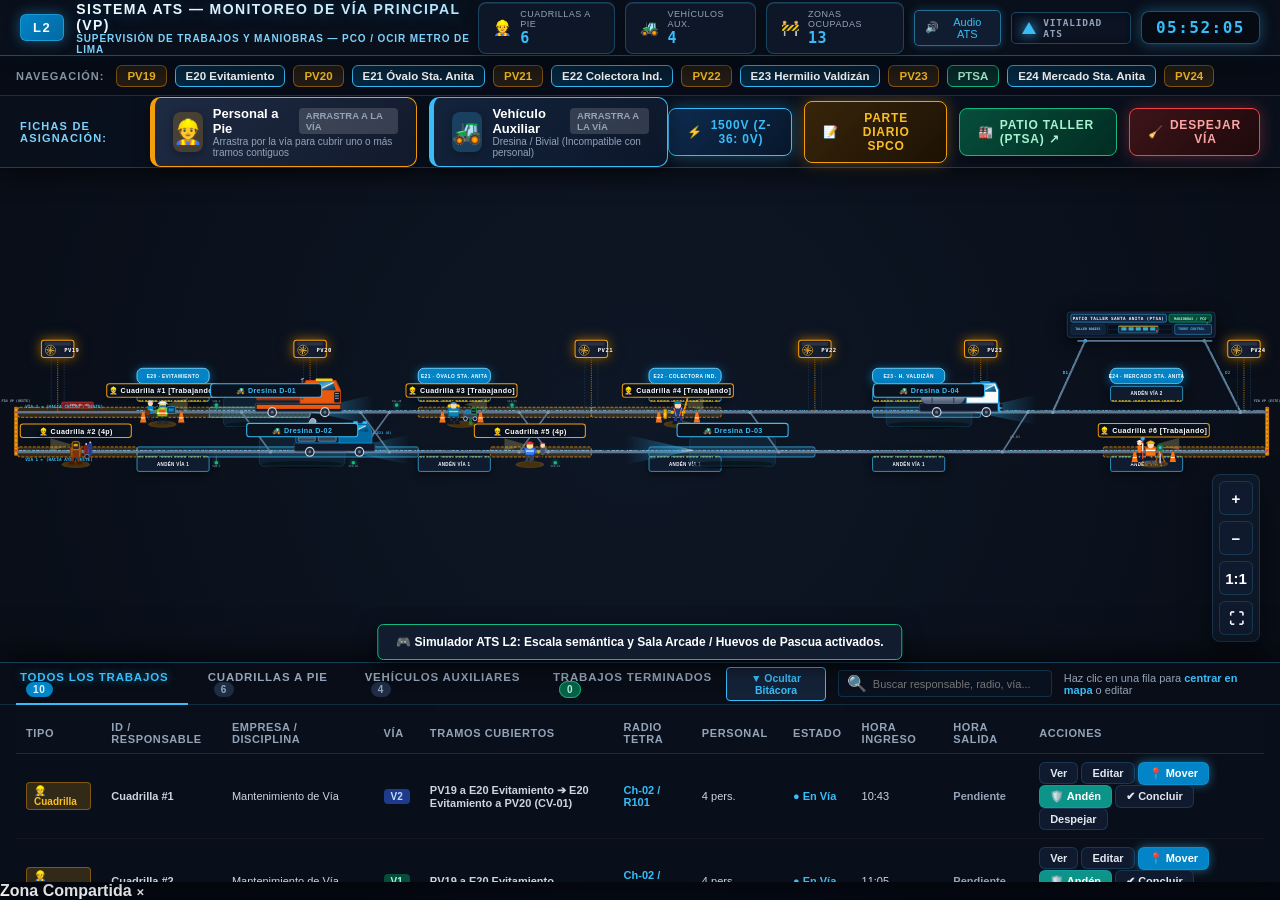
==== Simulador ATS/index.html @ cb7057f7 "Subida inicial del Simulador ATS Línea 2" ====
<!DOCTYPE html>
<html lang="es">
<head>
  <meta charset="UTF-8">
  <meta name="viewport" content="width=device-width, initial-scale=1.0, maximum-scale=1.0, user-scalable=no">
  <title>Simulador ATS — Monitoreo de Trabajos en Vía Principal | OCIR Línea 2</title>
  <link rel="stylesheet" href="styles.css?v=20261111_05">

  <!-- ==========================================================================
       AWESOME DESIGN SYSTEM & SHORTS ANIMADOS CLAUDE (REDISEÑO TOTAL DE ALTO IMPACTO)
       ========================================================================== -->
  <style id="awesome-design-system-theme">
    /* 1. PALETA DE ALTO CONTRASTE Y CRISTALERÍA HUD */
    :root {
      --bg-app: #060a12;
      --bg-panel: #0b1220;
      --bg-card: #101a2e;
      --bg-elevated: #16243d;
      --border-subtle: rgba(56, 189, 248, 0.18);
      --border-accent: #0284c7;
      --accent-cyan: #38bdf8;
      --accent-amber: #f59e0b;
      --accent-green: #10b981;
      --accent-red: #ef4444;
      --text-main: #f8fafc;
      --text-muted: #94a3b8;
    }

    body {
      background: radial-gradient(circle at 50% 20%, #0e172a 0%, #050811 80%) !important;
      font-family: -apple-system, BlinkMacSystemFont, "SF Pro Display", "Segoe UI", Roboto, "Helvetica Neue", sans-serif !important;
      color: var(--text-main) !important;
    }

    /* 2. CABECERA PRINCIPAL GLASSMORPHISM */
    #sys-header {
      height: 56px !important;
      background: rgba(10, 16, 28, 0.94) !important;
      backdrop-filter: blur(18px) !important;
      -webkit-backdrop-filter: blur(18px) !important;
      border-bottom: 1.5px solid rgba(56, 189, 248, 0.35) !important;
      box-shadow: 0 6px 28px rgba(0, 0, 0, 0.65), 0 0 18px rgba(2, 132, 199, 0.25) !important;
      padding: 0 20px !important;
    }

    .brand-badge {
      background: linear-gradient(135deg, #0284c7 0%, #0369a1 100%) !important;
      color: #ffffff !important;
      font-size: 13px !important;
      font-weight: 900 !important;
      letter-spacing: 1.5px !important;
      padding: 5px 12px !important;
      border-radius: 6px !important;
      border: 1px solid rgba(56, 189, 248, 0.5) !important;
      box-shadow: 0 0 14px rgba(56, 189, 248, 0.4) !important;
    }

    .brand-title h1 {
      font-size: 14px !important;
      font-weight: 900 !important;
      letter-spacing: 1.4px !important;
      background: linear-gradient(90deg, #ffffff 0%, #bae6fd 100%);
      -webkit-background-clip: text;
      -webkit-text-fill-color: transparent;
      text-shadow: 0 0 18px rgba(56, 189, 248, 0.35);
    }

    .brand-title span {
      font-size: 10px !important;
      color: #7dd3fc !important;
      letter-spacing: 0.9px !important;
      font-weight: 700 !important;
    }

    .telemetry-card {
      background: rgba(16, 25, 44, 0.85) !important;
      border: 1px solid rgba(56, 189, 248, 0.28) !important;
      border-radius: 8px !important;
      padding: 6px 14px !important;
      box-shadow: 0 4px 14px rgba(0, 0, 0, 0.35), inset 0 1px 0 rgba(255, 255, 255, 0.08) !important;
      transition: all 0.2s cubic-bezier(0.2, 0.8, 0.2, 1) !important;
    }

    .telemetry-card:hover {
      background: rgba(22, 36, 62, 0.95) !important;
      border-color: #38bdf8 !important;
      transform: translateY(-1.5px);
      box-shadow: 0 6px 20px rgba(56, 189, 248, 0.35) !important;
    }

    .telemetry-card .card-info strong {
      font-size: 15px !important;
      letter-spacing: 0.5px;
    }

    #clock-display {
      font-size: 16px !important;
      color: #38bdf8 !important;
      background: rgba(6, 11, 20, 0.95) !important;
      border: 1.5px solid rgba(56, 189, 248, 0.4) !important;
      border-radius: 8px !important;
      box-shadow: 0 0 14px rgba(56, 189, 248, 0.35) !important;
      padding: 6px 14px !important;
      letter-spacing: 1.5px !important;
    }

    /* 3. BARRA DE NAVEGACIÓN RÁPIDA DE ESTACIONES */
    #station-quicknav {
      height: 40px !important;
      background: rgba(8, 13, 24, 0.96) !important;
      border-bottom: 1px solid rgba(56, 189, 248, 0.2) !important;
      padding: 0 16px !important;
      gap: 8px !important;
    }

    .quicknav-title {
      color: #94a3b8 !important;
      font-size: 11px !important;
      font-weight: 800 !important;
      letter-spacing: 1px !important;
    }

    .nav-pill {
      font-size: 11.5px !important;
      font-weight: 800 !important;
      border-radius: 6px !important;
      padding: 4px 10px !important;
      transition: all 0.18s ease-out !important;
      cursor: pointer !important;
    }

    .nav-pill.pozo {
      background: rgba(245, 158, 11, 0.12) !important;
      border: 1px solid rgba(245, 158, 11, 0.45) !important;
      color: #fbbf24 !important;
    }

    .nav-pill.pozo:hover {
      background: #f59e0b !important;
      color: #000000 !important;
      box-shadow: 0 0 12px rgba(245, 158, 11, 0.6) !important;
      transform: translateY(-1.5px);
    }

    .nav-pill.station {
      background: linear-gradient(135deg, rgba(2, 132, 199, 0.25) 0%, rgba(3, 105, 161, 0.18) 100%) !important;
      border: 1px solid #38bdf8 !important;
      color: #ffffff !important;
    }

    .nav-pill.station:hover {
      background: #0284c7 !important;
      color: #ffffff !important;
      box-shadow: 0 0 14px rgba(56, 189, 248, 0.7) !important;
      transform: translateY(-1.5px);
    }

    .nav-pill.ptsa {
      background: rgba(16, 185, 129, 0.18) !important;
      border: 1px solid #10b981 !important;
      color: #a7f3d0 !important;
    }

    .nav-pill.ptsa:hover {
      background: #10b981 !important;
      color: #ffffff !important;
      box-shadow: 0 0 14px rgba(16, 185, 129, 0.6) !important;
      transform: translateY(-1.5px);
    }

    /* 4. BANDEJA DE FICHAS PEGMAN (HUD DISPATCH) */
    #monopoly-toolbar {
      height: 72px !important;
      background: rgba(10, 17, 30, 0.96) !important;
      backdrop-filter: blur(18px) !important;
      -webkit-backdrop-filter: blur(18px) !important;
      border-bottom: 1.5px solid rgba(56, 189, 248, 0.28) !important;
      box-shadow: 0 6px 26px rgba(0, 0, 0, 0.6) !important;
      padding: 0 20px !important;
    }

    .toolbar-label {
      color: #7dd3fc !important;
      font-size: 11px !important;
      font-weight: 900 !important;
      letter-spacing: 1.2px !important;
    }

    .pegman-chip {
      padding: 8px 18px !important;
      border-radius: 10px !important;
      box-shadow: 0 4px 18px rgba(0, 0, 0, 0.45) !important;
      transition: all 0.2s cubic-bezier(0.2, 0.8, 0.2, 1) !important;
    }

    .pegman-chip.chip-crew {
      background: linear-gradient(135deg, rgba(32, 44, 70, 0.95) 0%, rgba(18, 26, 44, 0.98) 100%) !important;
      border: 1.5px solid #f59e0b !important;
      border-left: 5px solid #f59e0b !important;
    }

    .pegman-chip.chip-crew:hover {
      box-shadow: 0 8px 26px rgba(245, 158, 11, 0.45) !important;
      transform: translateY(-2px) scale(1.02) !important;
    }

    .pegman-chip.chip-vehicle {
      background: linear-gradient(135deg, rgba(20, 36, 62, 0.95) 0%, rgba(13, 23, 42, 0.98) 100%) !important;
      border: 1.5px solid #38bdf8 !important;
      border-left: 5px solid #38bdf8 !important;
    }

    .pegman-chip.chip-vehicle:hover {
      box-shadow: 0 8px 26px rgba(56, 189, 248, 0.45) !important;
      transform: translateY(-2px) scale(1.02) !important;
    }

    .pegman-icon-box {
      width: 40px !important;
      height: 40px !important;
      font-size: 24px !important;
      border-radius: 8px !important;
      box-shadow: 0 2px 8px rgba(0, 0, 0, 0.3) !important;
    }

    .pegman-text strong {
      font-size: 13px !important;
      color: #ffffff !important;
    }

    .drag-hint-badge {
      background: rgba(255, 255, 255, 0.15) !important;
      font-size: 9.5px !important;
      font-weight: 900 !important;
      border-radius: 4px !important;
      padding: 2px 7px !important;
    }

    .action-btn {
      font-size: 12px !important;
      font-weight: 800 !important;
      letter-spacing: 0.8px !important;
      border-radius: 8px !important;
      padding: 9px 18px !important;
      box-shadow: 0 4px 16px rgba(0, 0, 0, 0.4) !important;
      transition: all 0.18s ease-out !important;
    }

    .action-btn.btn-catenary {
      background: linear-gradient(135deg, #0e2b4f 0%, #07172b 100%) !important;
      border: 1.5px solid #38bdf8 !important;
      color: #38bdf8 !important;
      box-shadow: 0 0 16px rgba(56, 189, 248, 0.35) !important;
    }

    .action-btn.btn-catenary:hover {
      background: #0284c7 !important;
      color: #ffffff !important;
      box-shadow: 0 0 22px rgba(56, 189, 248, 0.7) !important;
      transform: translateY(-1.5px);
    }

    .action-btn.btn-sheet {
      background: linear-gradient(135deg, #38240a 0%, #1c1204 100%) !important;
      border: 1.5px solid #f59e0b !important;
      color: #fbbf24 !important;
      box-shadow: 0 0 16px rgba(245, 158, 11, 0.35) !important;
    }

    .action-btn.btn-sheet:hover {
      background: #d97706 !important;
      color: #ffffff !important;
      box-shadow: 0 0 22px rgba(245, 158, 11, 0.7) !important;
      transform: translateY(-1.5px);
    }

    #btn-clear-all {
      background: linear-gradient(135deg, #3d1419 0%, #1e090b 100%) !important;
      border: 1.5px solid #ef4444 !important;
      color: #fca5a5 !important;
      box-shadow: 0 0 16px rgba(239, 68, 68, 0.35) !important;
    }

    #btn-clear-all:hover {
      background: #dc2626 !important;
      color: #ffffff !important;
      box-shadow: 0 0 22px rgba(239, 68, 68, 0.7) !important;
      transform: translateY(-1.5px);
    }

    /* 5. PANEL INFERIOR Y TABLA DE TRABAJOS */
    #bottom-dock {
      background: rgba(10, 16, 28, 0.96) !important;
      backdrop-filter: blur(20px) !important;
      -webkit-backdrop-filter: blur(20px) !important;
      border-top: 1.5px solid rgba(56, 189, 248, 0.28) !important;
      box-shadow: 0 -8px 32px rgba(0, 0, 0, 0.7) !important;
    }

    .dock-header {
      background: #080d17 !important;
      border-bottom: 1px solid rgba(56, 189, 248, 0.18) !important;
      height: 42px !important;
    }

    .dock-tab {
      font-size: 11.5px !important;
      font-weight: 800 !important;
      letter-spacing: 0.8px !important;
    }

    .dock-tab.active {
      color: #38bdf8 !important;
      border-bottom: 2.5px solid #38bdf8 !important;
      text-shadow: 0 0 10px rgba(56, 189, 248, 0.5) !important;
    }

    .work-table-container th {
      background: #0d1524 !important;
      color: #94a3b8 !important;
      font-size: 10.5px !important;
      font-weight: 900 !important;
      letter-spacing: 1px !important;
      padding: 10px 14px !important;
      border-bottom: 1px solid rgba(56, 189, 248, 0.2) !important;
    }

    .work-table-container td {
      padding: 10px 14px !important;
      border-bottom: 1px solid rgba(255, 255, 255, 0.05) !important;
      font-size: 12px !important;
    }

    .work-table-container tr:hover td {
      background: rgba(56, 189, 248, 0.08) !important;
    }

    .btn-table-action {
      border-radius: 6px !important;
      font-size: 11px !important;
      font-weight: 800 !important;
      padding: 4px 10px !important;
      transition: all 0.15s ease-out !important;
    }

    .btn-table-action.btn-move-action {
      background: #0284c7 !important;
      color: #ffffff !important;
      box-shadow: 0 0 10px rgba(56, 189, 248, 0.5) !important;
    }

    .btn-table-action.btn-move-action:hover {
      background: #0369a1 !important;
      transform: scale(1.05) !important;
    }
  </style>

</head>
<body>

  <!-- ==========================================================================
       1. CABECERA PRINCIPAL (HEADER SISTEMA ATS)
       ========================================================================== -->
  <header id="sys-header">
    <div class="brand-section">
      <div class="brand-badge">L2</div>
      <div class="brand-title">
        <h1>SISTEMA ATS — MONITOREO DE VÍA PRINCIPAL (VP)</h1>
        <span>SUPERVISIÓN DE TRABAJOS Y MANIOBRAS — PCO / OCIR METRO DE LIMA</span>
      </div>
    </div>

    <div class="header-telemetry">
      <div class="telemetry-card">
        <span class="card-icon">👷</span>
        <div class="card-info">
          <label>Cuadrillas a Pie</label>
          <strong id="counter-crews">0</strong>
        </div>
      </div>

      <div class="telemetry-card">
        <span class="card-icon">🚜</span>
        <div class="card-info">
          <label>Vehículos Aux.</label>
          <strong id="counter-vehicles">0</strong>
        </div>
      </div>

      <div class="telemetry-card">
        <span class="card-icon">🚧</span>
        <div class="card-info">
          <label>Zonas Ocupadas</label>
          <strong id="counter-zones">0</strong>
        </div>
      </div>

      <button class="sound-toggle-btn sound-on" id="btn-sound-toggle" title="Activar/Silenciar efectos sonoros y tonos TETRA ATS">
        <span id="sound-icon">🔊</span> <span id="sound-text">Audio ATS</span>
      </button>

            <!-- Indicador de Vitalidad del Sistema ATS (Watchdog RGB a 60 FPS) -->
      <div class="system-vitality-badge" title="Indicador de Vitalidad del Sistema ATS (Watchdog RGB activo en tiempo real)">
        <div class="rgb-triangle-beacon"></div>
        <span class="vitality-text">VITALIDAD ATS</span>
      </div>

      <div id="clock-display">00:00:00</div>
    </div>
  </header>

  <!-- ==========================================================================
       2. BARRA DE NAVEGACIÓN RÁPIDA (STATION QUICK-JUMP MINIMAP)
       ========================================================================== -->
  <nav id="station-quicknav">
    <span class="quicknav-title">Navegación:</span>
    <button class="nav-pill pozo" data-x="160" title="Saltar a Pozo de Ventilación 19">PV19</button>
    <button class="nav-pill station" data-x="480" title="Saltar a Estación 20 Evitamiento">E20 Evitamiento</button>
    <button class="nav-pill pozo" data-x="860" title="Saltar a Pozo de Ventilación 20">PV20</button>
    <button class="nav-pill station" data-x="1260" title="Saltar a Estación 21 Óvalo Santa Anita">E21 Óvalo Sta. Anita</button>
    <button class="nav-pill pozo" data-x="1640" title="Saltar a Pozo de Ventilación 21">PV21</button>
    <button class="nav-pill station" data-x="1900" title="Saltar a Estación 22 Colectora Industrial">E22 Colectora Ind.</button>
    <button class="nav-pill pozo" data-x="2260" title="Saltar a Pozo de Ventilación 22">PV22</button>
    <button class="nav-pill station" data-x="2520" title="Saltar a Estación 23 Hermilio Valdizán">E23 Hermilio Valdizán</button>
    <button class="nav-pill pozo" data-x="2720" title="Saltar a Pozo de Ventilación 23">PV23</button>
    <button class="nav-pill ptsa" data-x="3180" title="Saltar a Patio Taller Santa Anita (PTSA)">PTSA</button>
    <button class="nav-pill station" data-x="3180" title="Saltar a Estación 24 Mercado Santa Anita">E24 Mercado Sta. Anita</button>
    <button class="nav-pill pozo" data-x="3450" title="Saltar a Pozo de Ventilación 24">PV24</button>
    <button class="nav-pill" id="btn-open-easter-eggs" title="Secretos, Códigos y Modo Anime/Arcade">👾 Secretos & Anime</button>
  </nav>

  <!-- ==========================================================================
       3. BANDEJA DE FICHAS TIPO GOOGLE MAPS / PEGMAN (DRAG & DROP DIRECTO)
       ========================================================================== -->
  <nav id="monopoly-toolbar">
    <div class="toolbar-group">
      <span class="toolbar-label">Fichas de Asignación:</span>

      <!-- Ficha Pegman Cuadrilla a Pie -->
      <div class="pegman-chip chip-crew" id="chip-crew" draggable="false" ondragstart="return false;" title="¡Arrastra a la vía para asignar cuadrilla!">
        <div class="pegman-icon-box">👷</div>
        <div class="pegman-text">
          <strong>Personal a Pie <span class="drag-hint-badge">Arrastra a la Vía</span></strong>
          <span>Arrastra por la vía para cubrir uno o más tramos contiguos</span>
        </div>
      </div>

      <!-- Ficha Pegman Vehículo Auxiliar -->
      <div class="pegman-chip chip-vehicle" id="chip-vehicle" draggable="false" ondragstart="return false;" title="¡Arrastra con click izquierdo hacia la vía para maniobra!">
        <div class="pegman-icon-box">🚜</div>
        <div class="pegman-text">
          <strong>Vehículo Auxiliar <span class="drag-hint-badge">Arrastra a la Vía</span></strong>
          <span>Dresina / Bivial (Incompatible con personal)</span>
        </div>
      </div>
    </div>

    <div class="toolbar-group">
      <!-- Control de Tensión de Catenaria 1500V DC -->
      <button class="action-btn btn-catenary" id="btn-catenary-panel" title="Gestión de Tensión en Catenaria (1500V DC) — Corte por tramos o general">
        <span id="catenary-icon">⚡</span> <span id="catenary-status-text">1500V: Conforme</span>
      </button>

      <button class="action-btn btn-sheet" id="btn-open-daily-sheet" title="Generar Parte Diario oficial para firma manuscrita de SPCO y Operador">
        <span>📝</span> Parte Diario SPCO
      </button>

      <!-- Acceso a Patio Taller Santa Anita (PTSA) en ventana/pestaña independiente -->
      <a href="ptsa.html" target="_blank" class="action-btn" id="btn-open-ptsa-tab" style="background: linear-gradient(135deg, #064e3b 0%, #022c22 100%); border: 1.5px solid #10b981; color: #a7f3d0; box-shadow: 0 0 16px rgba(16, 185, 129, 0.35); text-decoration: none; display: inline-flex; align-items: center; gap: 6px;" title="Abrir Plano Esquemático SCADA y Gestión de Trabajos de Patio Taller Santa Anita (PTSA) en pestaña nueva">
        <span>🏭</span> Patio Taller (PTSA) ↗
      </a>

      <button class="action-btn" id="btn-clear-all" title="Despejar todas las cuadrillas y vehículos en vía">
        <span>🧹</span> Despejar Vía
      </button>
    </div>
  </nav>

  <!-- ==========================================================================
       4. ÁREA DE VISUALIZACIÓN: PLANO ESQUEMÁTICO SVG DE VÍA PRINCIPAL (3550px)
       ========================================================================== -->
  <main id="main-viewport">
    <div id="svg-pan-zoom-container">
      <svg id="track-svg" viewBox="0 -65 3550 585" preserveAspectRatio="xMidYMid meet">
        <defs>
          <filter id="glow-cyan" x="-20%" y="-20%" width="140%" height="140%">
            <feGaussianBlur stdDeviation="3" result="blur" />
            <feComposite in="SourceGraphic" in2="blur" operator="over" />
          </filter>
          <filter id="glow-amber" x="-20%" y="-20%" width="140%" height="140%">
            <feGaussianBlur stdDeviation="4" result="blur" />
            <feComposite in="SourceGraphic" in2="blur" operator="over" />
          </filter>
          <filter id="glow-gold" x="-30%" y="-30%" width="160%" height="160%">
            <feGaussianBlur stdDeviation="3" result="blur" />
            <feComposite in="SourceGraphic" in2="blur" operator="over" />
          </filter>

          <!-- Patrón de Franjas de Precaución (Chevrons) Amarillas y Negras para Bivial -->
          <pattern id="hazard-stripes" width="10" height="10" patternUnits="userSpaceOnUse" patternTransform="rotate(45)">
            <rect width="5" height="10" fill="#facc15" />
            <rect x="5" width="5" height="10" fill="#0f172a" />
          </pattern>

          <!-- Degradados de Carrocería Pesada Industrial y Cabina Bivial -->
          <linearGradient id="veh-cab-paint" x1="0%" y1="0%" x2="0%" y2="100%">
            <stop offset="0%" stop-color="#fbbf24" />
            <stop offset="45%" stop-color="#f59e0b" />
            <stop offset="100%" stop-color="#d97706" />
          </linearGradient>

          <linearGradient id="veh-crane-orange" x1="0%" y1="0%" x2="0%" y2="100%">
            <stop offset="0%" stop-color="#fb923c" />
            <stop offset="100%" stop-color="#ea580c" />
          </linearGradient>

          <linearGradient id="veh-glass-polar" x1="0%" y1="0%" x2="100%" y2="100%">
            <stop offset="0%" stop-color="#0284c7" stop-opacity="0.9" />
            <stop offset="40%" stop-color="#38bdf8" stop-opacity="0.8" />
            <stop offset="45%" stop-color="#ffffff" stop-opacity="0.9" />
            <stop offset="55%" stop-color="#0369a1" stop-opacity="0.9" />
            <stop offset="100%" stop-color="#082f49" stop-opacity="0.95" />
          </linearGradient>

          <linearGradient id="metal-chrome" x1="0%" y1="0%" x2="0%" y2="100%">
            <stop offset="0%" stop-color="#e2e8f0" />
            <stop offset="50%" stop-color="#94a3b8" />
            <stop offset="100%" stop-color="#475569" />
          </linearGradient>

          <!-- Degradados de Personaje: Casco y Chaleco Alta Visibilidad -->
          <linearGradient id="worker-helmet-grad" x1="0%" y1="0%" x2="0%" y2="100%">
            <stop offset="0%" stop-color="#fef08a" />
            <stop offset="40%" stop-color="#facc15" />
            <stop offset="100%" stop-color="#ca8a04" />
          </linearGradient>

          <linearGradient id="worker-vest-grad" x1="0%" y1="0%" x2="100%" y2="0%">
            <stop offset="0%" stop-color="#ea580c" />
            <stop offset="35%" stop-color="#f97316" />
            <stop offset="70%" stop-color="#facc15" />
            <stop offset="100%" stop-color="#84cc16" />
          </linearGradient>

          <linearGradient id="headlight-beam-east" x1="0%" y1="0%" x2="100%" y2="0%">
            <stop offset="0%" stop-color="#ffffff" stop-opacity="0.9" />
            <stop offset="25%" stop-color="#38bdf8" stop-opacity="0.5" />
            <stop offset="100%" stop-color="#38bdf8" stop-opacity="0" />
          </linearGradient>

          <linearGradient id="headlight-beam-west" x1="100%" y1="0%" x2="0%" y2="0%">
            <stop offset="0%" stop-color="#ffffff" stop-opacity="0.9" />
            <stop offset="25%" stop-color="#38bdf8" stop-opacity="0.5" />
            <stop offset="100%" stop-color="#38bdf8" stop-opacity="0" />
          </linearGradient>

          <!-- Filtro de Rayo / Arco Eléctrico Catenaria 1500V DC y Chispas -->
          <filter id="lightning-arc-glow" x="-50%" y="-150%" width="200%" height="400%">
            <feGaussianBlur in="SourceGraphic" stdDeviation="2.2" result="blur1" />
            <feGaussianBlur in="SourceGraphic" stdDeviation="5.5" result="blur2" />
            <feMerge>
              <feMergeNode in="blur2" />
              <feMergeNode in="blur1" />
              <feMergeNode in="SourceGraphic" />
            </feMerge>
          </filter>

          <filter id="spark-blast-glow" x="-50%" y="-50%" width="200%" height="200%">
            <feGaussianBlur stdDeviation="3" result="blur" />
            <feMerge>
              <feMergeNode in="blur" />
              <feMergeNode in="SourceGraphic" />
            </feMerge>
          </filter>

          <linearGradient id="lightning-energy-grad" x1="0%" y1="0%" x2="100%" y2="0%">
            <stop offset="0%" stop-color="#38bdf8" />
            <stop offset="25%" stop-color="#67e8f9" />
            <stop offset="50%" stop-color="#ffffff" />
            <stop offset="75%" stop-color="#67e8f9" />
            <stop offset="100%" stop-color="#38bdf8" />
          </linearGradient>

          <radialGradient id="spark-core-glow" cx="50%" cy="50%" r="50%">
            <stop offset="0%" stop-color="#ffffff" />
            <stop offset="40%" stop-color="#67e8f9" />
            <stop offset="70%" stop-color="#0284c7" stop-opacity="0.8" />
            <stop offset="100%" stop-color="#0284c7" stop-opacity="0" />
          </radialGradient>
        </defs>

        <!-- Fondo Cuadrícula y Bóveda del Túnel Subterráneo -->
        <g id="grid-background" opacity="0.15">
          <line x1="0" y1="100" x2="3550" y2="100" stroke="#334460" stroke-dasharray="4 8" />
          <line x1="0" y1="270" x2="3550" y2="270" stroke="#334460" stroke-dasharray="2 6" />
          <line x1="0" y1="410" x2="3550" y2="410" stroke="#334460" stroke-dasharray="4 8" />
          <!-- Líneas de bóveda subterránea (Techo y Solera de túnel de concreto) -->
          <line x1="0" y1="198" x2="3550" y2="198" stroke="#38bdf8" stroke-width="1.2" stroke-dasharray="6 8" opacity="0.35" />
          <line x1="0" y1="352" x2="3550" y2="352" stroke="#38bdf8" stroke-width="1.2" stroke-dasharray="6 8" opacity="0.35" />
        </g>

        <!-- Capa de Franjas y Selección Multi-Zona de Vía -->
        <g id="work-span-layer"></g>
        <!-- Capa de previsualización durante arrastre (NO borra work-span-layer) -->
        <g id="drag-selection-layer"></g>

        <!-- Capa de Ondulaciones (Ripples) al soltar fichas -->
        <g id="ripples-layer"></g>

        <!-- Capa de Zonas de Vía (Tramos Clicables y Exclusiones) -->
        <g id="track-zones-layer"></g>

        <!-- Capa Interactiva de Catenaria 1500V DC (Hilos de Contacto por Tramo) -->
        <g id="catenary-layer"></g>

        <!-- Capa de Infraestructura Fija (Vías, Cambiavías, Estaciones, Pozos) -->
        <g id="infrastructure-layer">
          <!-- Durmientes de concreto (Ties/Sleepers) bajo vías principales -->
          <line x1="50" y1="220" x2="3510" y2="220" stroke="#162238" stroke-width="13" stroke-dasharray="2 10" pointer-events="none" />
          <line x1="50" y1="330" x2="3510" y2="330" stroke="#162238" stroke-width="13" stroke-dasharray="2 10" pointer-events="none" />

          <!-- Paragolpes Extremo Oeste (Cola Maniobras Evitamiento) -->
          <g transform="translate(40, 205)">
            <rect x="0" y="0" width="9" height="135" fill="#f59e0b" rx="2" stroke="#d97706" stroke-width="1" />
            <line x1="4.5" y1="0" x2="4.5" y2="135" stroke="#78350f" stroke-width="2" stroke-dasharray="6 6" />
            <circle cx="4.5" cy="15" r="3.5" fill="#ef4444" />
            <circle cx="4.5" cy="120" r="3.5" fill="#ef4444" />
          </g>
          <text x="44" y="192" fill="#94a3b8" font-size="9.5" text-anchor="middle" font-weight="bold" font-family="monospace">FIN VP (OESTE)</text>

          <!-- Paragolpes Extremo Este (Cola Maniobras Mercado Santa Anita) -->
          <g transform="translate(3510, 205)">
            <rect x="0" y="0" width="9" height="135" fill="#f59e0b" rx="2" stroke="#d97706" stroke-width="1" />
            <line x1="4.5" y1="0" x2="4.5" y2="135" stroke="#78350f" stroke-width="2" stroke-dasharray="6 6" />
            <circle cx="4.5" cy="15" r="3.5" fill="#ef4444" />
            <circle cx="4.5" cy="120" r="3.5" fill="#ef4444" />
          </g>
          <text x="3514" y="192" fill="#94a3b8" font-size="9.5" text-anchor="middle" font-weight="bold" font-family="monospace">FIN VP (ESTE)</text>

          <!-- VÍA 2 (Superior) - Sentido hacia Callao (Oeste) -->
          <line x1="50" y1="220" x2="3510" y2="220" class="svg-track-line" id="line-via2" />
          <text x="70" y="208" fill="#38bdf8" font-size="12" font-weight="bold" font-family="monospace">VÍA 2 ◄ (HACIA CALLAO / OESTE)</text>

          <!-- VÍA 1 (Inferior) - Sentido hacia Ate (Este) -->
          <line x1="50" y1="330" x2="3510" y2="330" class="svg-track-line" id="line-via1" />
          <text x="70" y="356" fill="#38bdf8" font-size="12" font-weight="bold" font-family="monospace">VÍA 1 ► (HACIA ATE / ESTE)</text>

          <!-- CAMBIAVÍAS / BRETELLES / ESCAPES -->
          <!-- Escape 1: Post-Evitamiento (E20 a PV20) -->
          <g class="switch-group" id="sw-e20-pv20" data-switch-id="CV-01" title="Cambiavías CV-01">
            <line x1="670" y1="220" x2="750" y2="330" class="crossover-line" />
            <circle cx="670" cy="220" r="4.5" class="switch-point" />
            <circle cx="750" cy="330" r="4.5" class="switch-point" />
            <text x="710" y="275" fill="#94a3b8" font-size="9" font-family="monospace" text-anchor="middle">CV-01</text>
          </g>

          <!-- Bretelle 1 (Escape Doble en X): Previo a Óvalo Santa Anita (PV20 a E21) -->
          <g class="switch-group" id="bretelle-1" data-switch-id="BT-01" title="Bretelle Oeste E21">
            <line x1="1000" y1="220" x2="1080" y2="330" class="crossover-line" />
            <line x1="1000" y1="330" x2="1080" y2="220" class="crossover-line" />
            <circle cx="1000" cy="220" r="4.5" class="switch-point" />
            <circle cx="1080" cy="220" r="4.5" class="switch-point" />
            <circle cx="1000" cy="330" r="4.5" class="switch-point" />
            <circle cx="1080" cy="330" r="4.5" class="switch-point" />
            <text x="1040" y="280" fill="#38bdf8" font-size="9.5" font-family="monospace" font-weight="bold" text-anchor="middle">BRETELLE E21 (O)</text>
          </g>

          <!-- Bretelle 2 (Escape Doble en X): Posterior a Óvalo Santa Anita (E21 a PV21) -->
          <g class="switch-group" id="bretelle-2" data-switch-id="BT-02" title="Bretelle Este E21">
            <line x1="1440" y1="220" x2="1520" y2="330" class="crossover-line" />
            <line x1="1440" y1="330" x2="1520" y2="220" class="crossover-line" />
            <circle cx="1440" cy="220" r="4.5" class="switch-point" />
            <circle cx="1520" cy="220" r="4.5" class="switch-point" />
            <circle cx="1440" cy="330" r="4.5" class="switch-point" />
            <circle cx="1520" cy="330" r="4.5" class="switch-point" />
            <text x="1480" y="280" fill="#38bdf8" font-size="9.5" font-family="monospace" font-weight="bold" text-anchor="middle">BRETELLE E21 (E)</text>
          </g>

          <!-- Escape 2: Entre Colectora Industrial y Hermilio Valdizán (E22 a E23) -->
          <g class="switch-group" id="sw-e22-e23" data-switch-id="CV-02" title="Cambiavías CV-02">
            <line x1="2080" y1="220" x2="2160" y2="330" class="crossover-line" />
            <circle cx="2080" cy="220" r="4.5" class="switch-point" />
            <circle cx="2160" cy="330" r="4.5" class="switch-point" />
            <text x="2120" y="275" fill="#94a3b8" font-size="9" font-family="monospace" text-anchor="middle">CV-02</text>
          </g>

          <!-- ZONA ENTRE E23 Y E24: DIAGONAL CV-03 (ENTRE V1 Y V2) -->
          <g class="switch-group" id="sw-e23-e24" data-switch-id="CV-03" title="Escape diagonal CV-03 entre V1 y V2">
            <line x1="2780" y1="330" x2="2850" y2="220" class="crossover-line" />
            <circle cx="2780" cy="330" r="4.5" class="switch-point" />
            <circle cx="2850" cy="220" r="4.5" class="switch-point" />
            <text x="2815" y="290" fill="#94a3b8" font-size="9" font-family="monospace" text-anchor="middle">CV-03</text>
          </g>

          <!-- =====================================================================
               PATIO TALLER SANTA ANITA (PTSA) - COMPLEJO ELEVADO Y AMPLIADO
               ===================================================================== -->
          <g id="box-ptsa-elevated" transform="translate(2960, -58)" title="Patio Taller Santa Anita (PTSA) - Centro de Mantenimiento y Maniobras">
            <!-- Marco base del complejo de talleres de alta resolución -->
            <rect x="0" y="0" width="410" height="70" fill="#0b1626" stroke="#25436c" stroke-width="2" rx="8" filter="drop-shadow(0 8px 24px rgba(0,0,0,0.85))" />

            <!-- FILA SUPERIOR: Rótulo Principal y Badge de Operación (Totalmente visible y despejado) -->
            <rect x="10" y="6" width="265" height="22" fill="#132742" stroke="#38bdf8" stroke-width="1.5" rx="5" />
            <text x="142" y="21.5" fill="#ffffff" font-size="12" font-weight="900" font-family="monospace" letter-spacing="1px" text-anchor="middle">PATIO TALLER SANTA ANITA (PTSA)</text>
            
            <rect x="282" y="6" width="118" height="22" fill="#064e3b" stroke="#10b981" stroke-width="1.5" rx="5" />
            <text x="341" y="21" fill="#a7f3d0" font-size="10" font-weight="900" font-family="monospace" text-anchor="middle">MANIOBRAS / PCO</text>

            <!-- FILA INTERMEDIA: Bahías de Taller, Cochera con Trenes Estacionados y Torre -->
            <!-- Taller de Mantenimiento de Bogies -->
            <rect x="10" y="34" width="95" height="28" fill="#112238" stroke="#1e3a5f" stroke-width="1.2" rx="4" />
            <text x="57" y="51" fill="#7dd3fc" font-size="9" font-family="monospace" font-weight="900" text-anchor="middle">TALLER BOGIES</text>

            <!-- Vía de Cochera con Silueta Detallada de Tren Estacionado Hitachi -->
            <rect x="112" y="34" width="180" height="28" fill="#08101d" stroke="#253a5c" stroke-width="1.2" rx="4" />
            <line x1="116" y1="48" x2="288" y2="48" stroke="#334155" stroke-width="1.5" stroke-dasharray="3 3" />
            <!-- Tren estacionado en cochera interior de PTSA -->
            <g transform="translate(142, 38)">
              <rect x="0" y="0" width="110" height="20" rx="3" fill="#1e293b" stroke="#38bdf8" stroke-width="1.2" />
              <!-- Ventanas panorámicas de metro -->
              <rect x="8" y="4" width="14" height="9" fill="#38bdf8" opacity="0.85" rx="1" />
              <rect x="28" y="4" width="14" height="9" fill="#38bdf8" opacity="0.85" rx="1" />
              <rect x="48" y="4" width="14" height="9" fill="#38bdf8" opacity="0.85" rx="1" />
              <rect x="68" y="4" width="14" height="9" fill="#38bdf8" opacity="0.85" rx="1" />
              <rect x="88" y="4" width="14" height="9" fill="#38bdf8" opacity="0.85" rx="1" />
              <!-- Faro frontal y piloto rojo -->
              <circle cx="106" cy="14" r="2.5" fill="#ef4444" />
              <line x1="0" y1="2" x2="110" y2="2" stroke="#facc15" stroke-width="1.5" />
            </g>

            <!-- Torre de Control de Maniobras PTSA -->
            <rect x="298" y="34" width="102" height="28" fill="#152642" stroke="#38bdf8" stroke-width="1.2" rx="4" />
            <text x="344" y="51" fill="#38bdf8" font-size="9.5" font-family="monospace" font-weight="900" text-anchor="middle">TORRE CONTROL</text>
            <circle cx="388" cy="24" r="3.5" class="ptsa-tower-beacon" />
            <line x1="388" y1="34" x2="388" y2="24" stroke="#94a3b8" stroke-width="1.5" />
          </g>

          <!-- VÍA DE MANIOBRAS HORIZONTAL PTSA: Pasa a Y=22 libre de interferencias -->
          <line x1="2990" y1="22" x2="3360" y2="22" stroke="#5a738e" stroke-width="5" stroke-linecap="round" />
          <circle cx="3010" cy="22" r="5" fill="#38bdf8" />
          <circle cx="3340" cy="22" r="5" fill="#10b981" />

          <!-- DIAGONAL 1 (D1): Nace antes de E24 en Vía 2 y sube a PTSA (Y=220 a Y=22) -->
          <g class="switch-group" id="ramal-ptsa-d1" data-switch-id="D1" title="Diagonal D1 hacia Patio Santa Anita">
            <path d="M 2920,220 L 3010,22" fill="none" class="crossover-line" stroke-width="5" />
            <circle cx="2920" cy="220" r="5" class="switch-point" />
            <text x="2955" y="115" fill="#38bdf8" font-size="12" font-weight="900" font-family="monospace" text-anchor="middle">D1</text>
          </g>

          <!-- DIAGONAL 2 (D2): Nace pasando E24 en Vía 2 y sube a PTSA (Y=220 a Y=22) -->
          <g class="switch-group" id="ramal-ptsa-d2" data-switch-id="D2" title="Diagonal D2 hacia Patio Santa Anita">
            <path d="M 3440,220 L 3340,22" fill="none" class="crossover-line" stroke-width="5" />
            <circle cx="3440" cy="220" r="5" class="switch-point" />
            <text x="3405" y="115" fill="#10b981" font-size="12" font-weight="900" font-family="monospace" text-anchor="middle">D2</text>
          </g>
        </g>

        <!-- Capa de Estaciones y Andenes (E20 a E24) - Recuadro Ampliado sin rebasar límites del andén -->
        <g id="stations-layer">
          <!-- E20: Evitamiento (Centro X = 480) -->
          <g class="station-group" id="st-e20" transform="translate(380, 0)" title="Estación E20 Evitamiento">
            <rect class="station-pill-badge" x="0" y="98" width="200" height="42" rx="21" />
            <text class="station-pill-text" x="100" y="124">E20 · EVITAMIENTO</text>
            
            <!-- Andén Vía 2 con PSD LEDs y franja podotáctil amarilla -->
            <rect class="platform-box" x="0" y="148" width="200" height="42" rx="7" />
            <line x1="4" y1="188" x2="196" y2="188" stroke="#facc15" stroke-width="2.5" stroke-dasharray="6 3" />
            <circle cx="20" cy="188" r="2.5" class="psd-led-blink" />
            <circle cx="60" cy="188" r="2.5" class="psd-led-blink" />
            <circle cx="100" cy="188" r="2.5" class="psd-led-blink" />
            <circle cx="140" cy="188" r="2.5" class="psd-led-blink" />
            <circle cx="180" cy="188" r="2.5" class="psd-led-blink" />
            <text class="platform-text" x="100" y="173">ANDÉN VÍA 2</text>

            <!-- Andén Vía 1 con PSD LEDs y franja podotáctil amarilla -->
            <rect class="platform-box" x="0" y="342" width="200" height="42" rx="7" />
            <line x1="4" y1="344" x2="196" y2="344" stroke="#facc15" stroke-width="2.5" stroke-dasharray="6 3" />
            <circle cx="20" cy="344" r="2.5" class="psd-led-blink" />
            <circle cx="60" cy="344" r="2.5" class="psd-led-blink" />
            <circle cx="100" cy="344" r="2.5" class="psd-led-blink" />
            <circle cx="140" cy="344" r="2.5" class="psd-led-blink" />
            <circle cx="180" cy="344" r="2.5" class="psd-led-blink" />
            <text class="platform-text" x="100" y="369">ANDÉN VÍA 1</text>
          </g>

          <!-- E21: Óvalo Santa Anita (Centro X = 1260) -->
          <g class="station-group" id="st-e21" transform="translate(1160, 0)" title="Estación E21 Óvalo Santa Anita">
            <rect class="station-pill-badge" x="0" y="98" width="200" height="42" rx="21" />
            <text class="station-pill-text" x="100" y="124">E21 · ÓVALO STA. ANITA</text>
            
            <rect class="platform-box" x="0" y="148" width="200" height="42" rx="7" />
            <line x1="4" y1="188" x2="196" y2="188" stroke="#facc15" stroke-width="2.5" stroke-dasharray="6 3" />
            <circle cx="20" cy="188" r="2.5" class="psd-led-blink" />
            <circle cx="60" cy="188" r="2.5" class="psd-led-blink" />
            <circle cx="100" cy="188" r="2.5" class="psd-led-blink" />
            <circle cx="140" cy="188" r="2.5" class="psd-led-blink" />
            <circle cx="180" cy="188" r="2.5" class="psd-led-blink" />
            <text class="platform-text" x="100" y="173">ANDÉN VÍA 2</text>

            <rect class="platform-box" x="0" y="342" width="200" height="42" rx="7" />
            <line x1="4" y1="344" x2="196" y2="344" stroke="#facc15" stroke-width="2.5" stroke-dasharray="6 3" />
            <circle cx="20" cy="344" r="2.5" class="psd-led-blink" />
            <circle cx="60" cy="344" r="2.5" class="psd-led-blink" />
            <circle cx="100" cy="344" r="2.5" class="psd-led-blink" />
            <circle cx="140" cy="344" r="2.5" class="psd-led-blink" />
            <circle cx="180" cy="344" r="2.5" class="psd-led-blink" />
            <text class="platform-text" x="100" y="369">ANDÉN VÍA 1</text>
          </g>

          <!-- E22: Colectora Industrial (Centro X = 1900) -->
          <g class="station-group" id="st-e22" transform="translate(1800, 0)" title="Estación E22 Colectora Industrial">
            <rect class="station-pill-badge" x="0" y="98" width="200" height="42" rx="21" />
            <text class="station-pill-text" x="100" y="124">E22 · COLECTORA IND.</text>
            
            <rect class="platform-box" x="0" y="148" width="200" height="42" rx="7" />
            <line x1="4" y1="188" x2="196" y2="188" stroke="#facc15" stroke-width="2.5" stroke-dasharray="6 3" />
            <circle cx="20" cy="188" r="2.5" class="psd-led-blink" />
            <circle cx="60" cy="188" r="2.5" class="psd-led-blink" />
            <circle cx="100" cy="188" r="2.5" class="psd-led-blink" />
            <circle cx="140" cy="188" r="2.5" class="psd-led-blink" />
            <circle cx="180" cy="188" r="2.5" class="psd-led-blink" />
            <text class="platform-text" x="100" y="173">ANDÉN VÍA 2</text>

            <rect class="platform-box" x="0" y="342" width="200" height="42" rx="7" />
            <line x1="4" y1="344" x2="196" y2="344" stroke="#facc15" stroke-width="2.5" stroke-dasharray="6 3" />
            <circle cx="20" cy="344" r="2.5" class="psd-led-blink" />
            <circle cx="60" cy="344" r="2.5" class="psd-led-blink" />
            <circle cx="100" cy="344" r="2.5" class="psd-led-blink" />
            <circle cx="140" cy="344" r="2.5" class="psd-led-blink" />
            <circle cx="180" cy="344" r="2.5" class="psd-led-blink" />
            <text class="platform-text" x="100" y="369">ANDÉN VÍA 1</text>
          </g>

          <!-- E23: Hermilio Valdizán (Centro X = 2520) -->
          <g class="station-group" id="st-e23" transform="translate(2420, 0)" title="Estación E23 Hermilio Valdizán">
            <rect class="station-pill-badge" x="0" y="98" width="200" height="42" rx="21" />
            <text class="station-pill-text" x="100" y="124">E23 · H. VALDIZÁN</text>
            
            <rect class="platform-box" x="0" y="148" width="200" height="42" rx="7" />
            <line x1="4" y1="188" x2="196" y2="188" stroke="#facc15" stroke-width="2.5" stroke-dasharray="6 3" />
            <circle cx="20" cy="188" r="2.5" class="psd-led-blink" />
            <circle cx="60" cy="188" r="2.5" class="psd-led-blink" />
            <circle cx="100" cy="188" r="2.5" class="psd-led-blink" />
            <circle cx="140" cy="188" r="2.5" class="psd-led-blink" />
            <circle cx="180" cy="188" r="2.5" class="psd-led-blink" />
            <text class="platform-text" x="100" y="173">ANDÉN VÍA 2</text>

            <rect class="platform-box" x="0" y="342" width="200" height="42" rx="7" />
            <line x1="4" y1="344" x2="196" y2="344" stroke="#facc15" stroke-width="2.5" stroke-dasharray="6 3" />
            <circle cx="20" cy="344" r="2.5" class="psd-led-blink" />
            <circle cx="60" cy="344" r="2.5" class="psd-led-blink" />
            <circle cx="100" cy="344" r="2.5" class="psd-led-blink" />
            <circle cx="140" cy="344" r="2.5" class="psd-led-blink" />
            <circle cx="180" cy="344" r="2.5" class="psd-led-blink" />
            <text class="platform-text" x="100" y="369">ANDÉN VÍA 1</text>
          </g>

          <!-- E24: Mercado Santa Anita (Centro X = 3180) -->
          <g class="station-group" id="st-e24" transform="translate(3080, 0)" title="Estación E24 Mercado Santa Anita">
            <rect class="station-pill-badge" x="0" y="98" width="200" height="42" rx="21" />
            <text class="station-pill-text" x="100" y="124">E24 · MERCADO STA. ANITA</text>
            
            <rect class="platform-box" x="0" y="148" width="200" height="42" rx="7" />
            <line x1="4" y1="188" x2="196" y2="188" stroke="#facc15" stroke-width="2.5" stroke-dasharray="6 3" />
            <circle cx="20" cy="188" r="2.5" class="psd-led-blink" />
            <circle cx="60" cy="188" r="2.5" class="psd-led-blink" />
            <circle cx="100" cy="188" r="2.5" class="psd-led-blink" />
            <circle cx="140" cy="188" r="2.5" class="psd-led-blink" />
            <circle cx="180" cy="188" r="2.5" class="psd-led-blink" />
            <text class="platform-text" x="100" y="173">ANDÉN VÍA 2</text>

            <rect class="platform-box" x="0" y="342" width="200" height="42" rx="7" />
            <line x1="4" y1="344" x2="196" y2="344" stroke="#facc15" stroke-width="2.5" stroke-dasharray="6 3" />
            <circle cx="20" cy="344" r="2.5" class="psd-led-blink" />
            <circle cx="60" cy="344" r="2.5" class="psd-led-blink" />
            <circle cx="100" cy="344" r="2.5" class="psd-led-blink" />
            <circle cx="140" cy="344" r="2.5" class="psd-led-blink" />
            <circle cx="180" cy="344" r="2.5" class="psd-led-blink" />
            <text class="platform-text" x="100" y="369">ANDÉN VÍA 1</text>
          </g>
        </g>

        <!-- Capa de Pozos de Ventilación (PV19 a PV24) - Pozos Gigantes de Alta Visibilidad -->
        <g id="pozos-layer">
          <!-- PV19 (X=160) -->
          <g class="pozo-group" id="pv-19" transform="translate(160, 20)" title="Pozo de Ventilación 19 - Conexión Túnel">
            <line x1="-18" y1="48" x2="-18" y2="200" stroke="#1e2f47" stroke-width="2.5" stroke-dasharray="5 3" />
            <line x1="18" y1="48" x2="18" y2="200" stroke="#1e2f47" stroke-width="2.5" stroke-dasharray="5 3" />
            <line x1="0" y1="48" x2="0" y2="200" stroke="#f59e0b" stroke-width="2" stroke-dasharray="3 3" />
            <rect class="pozo-tower-large" x="-45" y="0" width="90" height="48" />
            <line x1="-36" y1="8" x2="36" y2="8" stroke="#475569" stroke-width="1.8" />
            <line x1="-36" y1="13" x2="36" y2="13" stroke="#475569" stroke-width="1.8" />
            <!-- Ventilador Industrial Ampliado -->
            <!-- Ventilador Industrial con Rotación Nativa SVG Centrada en (-20, 28) -->
            <circle cx="-20" cy="28" r="14" fill="#070c14" stroke="#f59e0b" stroke-width="2" />
            <g transform="translate(-20, 28)">
              <g class="pozo-fan-blades">
                <animateTransform attributeName="transform" type="rotate" from="0 0 0" to="360 0 0" dur="0.75s" repeatCount="indefinite" />
                <circle cx="0" cy="0" r="9" fill="none" stroke="#475569" stroke-width="1.2" />
                <!-- 8 Aspas Axiales de Turboventilación -->
                <line x1="-10" y1="0" x2="10" y2="0" stroke="#fde68a" stroke-width="2.2" stroke-linecap="round" />
                <line x1="0" y1="-10" x2="0" y2="10" stroke="#fde68a" stroke-width="2.2" stroke-linecap="round" />
                <line x1="-7" y1="-7" x2="7" y2="7" stroke="#fbbf24" stroke-width="1.8" stroke-linecap="round" />
                <line x1="-7" y1="7" x2="7" y2="-7" stroke="#fbbf24" stroke-width="1.8" stroke-linecap="round" />
                <!-- Núcleo central del rotor -->
                <circle cx="0" cy="0" r="3.8" fill="#f59e0b" stroke="#78350f" stroke-width="0.8" />
              </g>
            </g>
            <text class="pozo-label-large" x="18" y="34">PV19</text>
          </g>

          <!-- PV20 (X=860) -->
          <g class="pozo-group" id="pv-20" transform="translate(860, 20)" title="Pozo de Ventilación 20 - Conexión Túnel">
            <line x1="-18" y1="48" x2="-18" y2="200" stroke="#1e2f47" stroke-width="2.5" stroke-dasharray="5 3" />
            <line x1="18" y1="48" x2="18" y2="200" stroke="#1e2f47" stroke-width="2.5" stroke-dasharray="5 3" />
            <line x1="0" y1="48" x2="0" y2="200" stroke="#f59e0b" stroke-width="2" stroke-dasharray="3 3" />
            <rect class="pozo-tower-large" x="-45" y="0" width="90" height="48" />
            <line x1="-36" y1="8" x2="36" y2="8" stroke="#475569" stroke-width="1.8" />
            <line x1="-36" y1="13" x2="36" y2="13" stroke="#475569" stroke-width="1.8" />
            <!-- Ventilador Industrial con Rotación Nativa SVG Centrada en (-20, 28) -->
            <circle cx="-20" cy="28" r="14" fill="#070c14" stroke="#f59e0b" stroke-width="2" />
            <g transform="translate(-20, 28)">
              <g class="pozo-fan-blades">
                <animateTransform attributeName="transform" type="rotate" from="0 0 0" to="360 0 0" dur="0.75s" repeatCount="indefinite" />
                <circle cx="0" cy="0" r="9" fill="none" stroke="#475569" stroke-width="1.2" />
                <!-- 8 Aspas Axiales de Turboventilación -->
                <line x1="-10" y1="0" x2="10" y2="0" stroke="#fde68a" stroke-width="2.2" stroke-linecap="round" />
                <line x1="0" y1="-10" x2="0" y2="10" stroke="#fde68a" stroke-width="2.2" stroke-linecap="round" />
                <line x1="-7" y1="-7" x2="7" y2="7" stroke="#fbbf24" stroke-width="1.8" stroke-linecap="round" />
                <line x1="-7" y1="7" x2="7" y2="-7" stroke="#fbbf24" stroke-width="1.8" stroke-linecap="round" />
                <!-- Núcleo central del rotor -->
                <circle cx="0" cy="0" r="3.8" fill="#f59e0b" stroke="#78350f" stroke-width="0.8" />
              </g>
            </g>
            <text class="pozo-label-large" x="18" y="34">PV20</text>
          </g>

          <!-- PV21 (X=1640) -->
          <g class="pozo-group" id="pv-21" transform="translate(1640, 20)" title="Pozo de Ventilación 21 - Conexión Túnel">
            <line x1="-18" y1="48" x2="-18" y2="200" stroke="#1e2f47" stroke-width="2.5" stroke-dasharray="5 3" />
            <line x1="18" y1="48" x2="18" y2="200" stroke="#1e2f47" stroke-width="2.5" stroke-dasharray="5 3" />
            <line x1="0" y1="48" x2="0" y2="200" stroke="#f59e0b" stroke-width="2" stroke-dasharray="3 3" />
            <rect class="pozo-tower-large" x="-45" y="0" width="90" height="48" />
            <line x1="-36" y1="8" x2="36" y2="8" stroke="#475569" stroke-width="1.8" />
            <line x1="-36" y1="13" x2="36" y2="13" stroke="#475569" stroke-width="1.8" />
            <!-- Ventilador Industrial con Rotación Nativa SVG Centrada en (-20, 28) -->
            <circle cx="-20" cy="28" r="14" fill="#070c14" stroke="#f59e0b" stroke-width="2" />
            <g transform="translate(-20, 28)">
              <g class="pozo-fan-blades">
                <animateTransform attributeName="transform" type="rotate" from="0 0 0" to="360 0 0" dur="0.75s" repeatCount="indefinite" />
                <circle cx="0" cy="0" r="9" fill="none" stroke="#475569" stroke-width="1.2" />
                <!-- 8 Aspas Axiales de Turboventilación -->
                <line x1="-10" y1="0" x2="10" y2="0" stroke="#fde68a" stroke-width="2.2" stroke-linecap="round" />
                <line x1="0" y1="-10" x2="0" y2="10" stroke="#fde68a" stroke-width="2.2" stroke-linecap="round" />
                <line x1="-7" y1="-7" x2="7" y2="7" stroke="#fbbf24" stroke-width="1.8" stroke-linecap="round" />
                <line x1="-7" y1="7" x2="7" y2="-7" stroke="#fbbf24" stroke-width="1.8" stroke-linecap="round" />
                <!-- Núcleo central del rotor -->
                <circle cx="0" cy="0" r="3.8" fill="#f59e0b" stroke="#78350f" stroke-width="0.8" />
              </g>
            </g>
            <text class="pozo-label-large" x="18" y="34">PV21</text>
          </g>

          <!-- PV22 (X=2260) -->
          <g class="pozo-group" id="pv-22" transform="translate(2260, 20)" title="Pozo de Ventilación 22 - Conexión Túnel">
            <line x1="-18" y1="48" x2="-18" y2="200" stroke="#1e2f47" stroke-width="2.5" stroke-dasharray="5 3" />
            <line x1="18" y1="48" x2="18" y2="200" stroke="#1e2f47" stroke-width="2.5" stroke-dasharray="5 3" />
            <line x1="0" y1="48" x2="0" y2="200" stroke="#f59e0b" stroke-width="2" stroke-dasharray="3 3" />
            <rect class="pozo-tower-large" x="-45" y="0" width="90" height="48" />
            <line x1="-36" y1="8" x2="36" y2="8" stroke="#475569" stroke-width="1.8" />
            <line x1="-36" y1="13" x2="36" y2="13" stroke="#475569" stroke-width="1.8" />
            <!-- Ventilador Industrial con Rotación Nativa SVG Centrada en (-20, 28) -->
            <circle cx="-20" cy="28" r="14" fill="#070c14" stroke="#f59e0b" stroke-width="2" />
            <g transform="translate(-20, 28)">
              <g class="pozo-fan-blades">
                <animateTransform attributeName="transform" type="rotate" from="0 0 0" to="360 0 0" dur="0.75s" repeatCount="indefinite" />
                <circle cx="0" cy="0" r="9" fill="none" stroke="#475569" stroke-width="1.2" />
                <!-- 8 Aspas Axiales de Turboventilación -->
                <line x1="-10" y1="0" x2="10" y2="0" stroke="#fde68a" stroke-width="2.2" stroke-linecap="round" />
                <line x1="0" y1="-10" x2="0" y2="10" stroke="#fde68a" stroke-width="2.2" stroke-linecap="round" />
                <line x1="-7" y1="-7" x2="7" y2="7" stroke="#fbbf24" stroke-width="1.8" stroke-linecap="round" />
                <line x1="-7" y1="7" x2="7" y2="-7" stroke="#fbbf24" stroke-width="1.8" stroke-linecap="round" />
                <!-- Núcleo central del rotor -->
                <circle cx="0" cy="0" r="3.8" fill="#f59e0b" stroke="#78350f" stroke-width="0.8" />
              </g>
            </g>
            <text class="pozo-label-large" x="18" y="34">PV22</text>
          </g>

          <!-- PV23 (X=2720 - Antes de CV-03) -->
          <g class="pozo-group" id="pv-23" transform="translate(2720, 20)" title="Pozo de Ventilación 23 - Conexión Túnel">
            <line x1="-18" y1="48" x2="-18" y2="200" stroke="#1e2f47" stroke-width="2.5" stroke-dasharray="5 3" />
            <line x1="18" y1="48" x2="18" y2="200" stroke="#1e2f47" stroke-width="2.5" stroke-dasharray="5 3" />
            <line x1="0" y1="48" x2="0" y2="200" stroke="#f59e0b" stroke-width="2" stroke-dasharray="3 3" />
            <rect class="pozo-tower-large" x="-45" y="0" width="90" height="48" />
            <line x1="-36" y1="8" x2="36" y2="8" stroke="#475569" stroke-width="1.8" />
            <line x1="-36" y1="13" x2="36" y2="13" stroke="#475569" stroke-width="1.8" />
            <!-- Ventilador Industrial con Rotación Nativa SVG Centrada en (-20, 28) -->
            <circle cx="-20" cy="28" r="14" fill="#070c14" stroke="#f59e0b" stroke-width="2" />
            <g transform="translate(-20, 28)">
              <g class="pozo-fan-blades">
                <animateTransform attributeName="transform" type="rotate" from="0 0 0" to="360 0 0" dur="0.75s" repeatCount="indefinite" />
                <circle cx="0" cy="0" r="9" fill="none" stroke="#475569" stroke-width="1.2" />
                <!-- 8 Aspas Axiales de Turboventilación -->
                <line x1="-10" y1="0" x2="10" y2="0" stroke="#fde68a" stroke-width="2.2" stroke-linecap="round" />
                <line x1="0" y1="-10" x2="0" y2="10" stroke="#fde68a" stroke-width="2.2" stroke-linecap="round" />
                <line x1="-7" y1="-7" x2="7" y2="7" stroke="#fbbf24" stroke-width="1.8" stroke-linecap="round" />
                <line x1="-7" y1="7" x2="7" y2="-7" stroke="#fbbf24" stroke-width="1.8" stroke-linecap="round" />
                <!-- Núcleo central del rotor -->
                <circle cx="0" cy="0" r="3.8" fill="#f59e0b" stroke="#78350f" stroke-width="0.8" />
              </g>
            </g>
            <text class="pozo-label-large" x="18" y="34">PV23</text>
          </g>

          <!-- PV24 (X=3450) -->
          <g class="pozo-group" id="pv-24" transform="translate(3450, 20)" title="Pozo de Ventilación 24 - Conexión Túnel">
            <line x1="-18" y1="48" x2="-18" y2="200" stroke="#1e2f47" stroke-width="2.5" stroke-dasharray="5 3" />
            <line x1="18" y1="48" x2="18" y2="200" stroke="#1e2f47" stroke-width="2.5" stroke-dasharray="5 3" />
            <line x1="0" y1="48" x2="0" y2="200" stroke="#f59e0b" stroke-width="2" stroke-dasharray="3 3" />
            <rect class="pozo-tower-large" x="-45" y="0" width="90" height="48" />
            <line x1="-36" y1="8" x2="36" y2="8" stroke="#475569" stroke-width="1.8" />
            <line x1="-36" y1="13" x2="36" y2="13" stroke="#475569" stroke-width="1.8" />
            <!-- Ventilador Industrial con Rotación Nativa SVG Centrada en (-20, 28) -->
            <circle cx="-20" cy="28" r="14" fill="#070c14" stroke="#f59e0b" stroke-width="2" />
            <g transform="translate(-20, 28)">
              <g class="pozo-fan-blades">
                <animateTransform attributeName="transform" type="rotate" from="0 0 0" to="360 0 0" dur="0.75s" repeatCount="indefinite" />
                <circle cx="0" cy="0" r="9" fill="none" stroke="#475569" stroke-width="1.2" />
                <!-- 8 Aspas Axiales de Turboventilación -->
                <line x1="-10" y1="0" x2="10" y2="0" stroke="#fde68a" stroke-width="2.2" stroke-linecap="round" />
                <line x1="0" y1="-10" x2="0" y2="10" stroke="#fde68a" stroke-width="2.2" stroke-linecap="round" />
                <line x1="-7" y1="-7" x2="7" y2="7" stroke="#fbbf24" stroke-width="1.8" stroke-linecap="round" />
                <line x1="-7" y1="7" x2="7" y2="-7" stroke="#fbbf24" stroke-width="1.8" stroke-linecap="round" />
                <!-- Núcleo central del rotor -->
                <circle cx="0" cy="0" r="3.8" fill="#f59e0b" stroke="#78350f" stroke-width="0.8" />
              </g>
            </g>
            <text class="pozo-label-large" x="18" y="34">PV24</text>
          </g>
        </g>

        <!-- Capa de Señales ATS Clicables -->
        <g id="signals-layer">
          <g class="signal-group" id="sig-s20-2" transform="translate(600, 200)" title="Señal S20-2">
            <line x1="0" y1="0" x2="0" y2="20" class="signal-post" />
            <circle cx="0" cy="0" r="5" class="signal-lamp lamp-green" />
            <text x="0" y="-8" fill="#94a3b8" font-size="7.5" font-family="monospace" text-anchor="middle">S20-2</text>
          </g>
          <g class="signal-group" id="sig-s20-1" transform="translate(600, 340)" title="Señal S20-1">
            <line x1="0" y1="0" x2="0" y2="20" class="signal-post" />
            <circle cx="0" cy="20" r="5" class="signal-lamp lamp-green" />
            <text x="0" y="32" fill="#94a3b8" font-size="7.5" font-family="monospace" text-anchor="middle">S20-1</text>
          </g>
          <g class="signal-group" id="sig-s21-2e" transform="translate(1100, 200)" title="Señal S21-2E">
            <circle cx="0" cy="0" r="5" class="signal-lamp lamp-green" />
            <text x="0" y="-8" fill="#94a3b8" font-size="7.5" font-family="monospace" text-anchor="middle">S21-2E</text>
          </g>
          <g class="signal-group" id="sig-s21-1o" transform="translate(980, 340)" title="Señal S21-1O">
            <circle cx="0" cy="20" r="5" class="signal-lamp lamp-green" />
            <text x="0" y="32" fill="#94a3b8" font-size="7.5" font-family="monospace" text-anchor="middle">S21-1O</text>
          </g>
          <g class="signal-group" id="sig-s21-2s" transform="translate(1420, 200)" title="Señal S21-2S">
            <circle cx="0" cy="0" r="5" class="signal-lamp lamp-green" />
            <text x="0" y="-8" fill="#94a3b8" font-size="7.5" font-family="monospace" text-anchor="middle">S21-2S</text>
          </g>
          <g class="signal-group" id="sig-s21-1s" transform="translate(1540, 340)" title="Señal S21-1S">
            <circle cx="0" cy="20" r="5" class="signal-lamp lamp-green" />
            <text x="0" y="32" fill="#94a3b8" font-size="7.5" font-family="monospace" text-anchor="middle">S21-1S</text>
          </g>
        </g>

        <!-- Capa Dinámica de Entidades (Cuadrillas y Vehículos Estáticos en Vía) -->
        <g id="dynamic-entities-layer"></g>

        <!-- Capa de Badges de Múltiples Cuadrillas Coexistiendo -->
        <g id="multicrew-badges-layer"></g>
      </svg>
    </div>

    <!-- Controles Flotantes de Paneo y Zoom -->
    <div id="viewport-controls">
      <button class="vp-control-btn" id="btn-zoom-in" title="Acercar plano">+</button>
      <button class="vp-control-btn" id="btn-zoom-out" title="Alejar plano">−</button>
      <button class="vp-control-btn" id="btn-zoom-reset" title="Restablecer tamaño (100%)">1:1</button>
      <button class="vp-control-btn" id="btn-zoom-fit" title="Ajustar toda la línea a la pantalla">⛶</button>
    </div>

    <!-- Avatar Fantasma Flotante Pegman durante Drag & Drop -->
    <div id="pegman-drag-ghost">
      <div class="ghost-inner" id="ghost-emoji">👷</div>
      <div class="ghost-via-badge via-v2" id="ghost-via-badge">VÍA 2 ◄ (CALLAO)</div>
    </div>

    <!-- BANNER FLOTANTE DE SEGURIDAD: ¡PROHIBIDO! (INCOMPATIBILIDAD VEHÍCULO Y CUADRILLA) -->
    <div id="prohibition-hud">
      <div class="prohibition-title">
        <span>🚫</span> ¡PROHIBIDO! RIESGO DE COLISIÓN
      </div>
      <div class="prohibition-desc" id="prohibition-text">
        Incompatibilidad de seguridad ATS: No se permite Vehículo Auxiliar y Personal a Pie en el mismo cantón.
      </div>
    </div>

    <!-- Tarjeta Rápida Flotante para Editar Ficha Colocada (Para cuando el Operador se desocupe) -->
    <div id="token-quickcard">
      <h4 id="quickcard-title"><span>👷</span> Editar Trabajo en Vía <span style="cursor:pointer;" id="quickcard-close">✕</span></h4>
      
      <div class="quickcard-field">
        <label>Responsable / Capataz / Unidad</label>
        <input type="text" id="quickcard-resp" placeholder="Nombre del responsable">
      </div>

      <div class="quickcard-field">
        <label>Empresa / Disciplina</label>
        <select id="quickcard-company">
          <option value="Mantenimiento de Vía">Mantenimiento de Vía</option>
          <option value="Catenaria y Energía">Catenaria y Energía</option>
          <option value="Señalización ATS/CBI">Señalización ATS/CBI</option>
          <option value="Telecomunicaciones">Telecomunicaciones</option>
          <option value="Sistemas de Estación">Sistemas de Estación</option>
          <option value="Obras Civiles">Obras Civiles</option>
          <option value="Consorcio Constructor">Consorcio Constructor</option>
          <option value="Hitachi Rail STS">Hitachi Rail STS</option>
        </select>
      </div>

      <div class="quickcard-row">
        <div class="quickcard-field" style="flex:1;">
          <label>Canal Radio TETRA</label>
          <input type="text" id="quickcard-radio" placeholder="Ej. Ch-02 / Radio 304">
        </div>

        <div class="quickcard-field" id="quickcard-count-box" style="flex:1;">
          <label>N° Personas</label>
          <input type="number" id="quickcard-count" min="1" max="50">
        </div>
      </div>

      <div class="quickcard-row">
        <div class="quickcard-field" style="flex:1;">
          <label>Hora Ingreso</label>
          <input type="time" id="quickcard-timein">
        </div>
        <div class="quickcard-field" style="flex:1;">
          <label>Hora Salida</label>
          <input type="time" id="quickcard-timeout">
        </div>
      </div>

      <div class="quickcard-row">
        <div class="quickcard-field" style="flex:1;">
          <label>Vía Asignada</label>
          <select id="quickcard-via">
            <option value="V2">Vía 2 ◄ (Hacia Callao / Oeste)</option>
            <option value="V1">Vía 1 ► (Hacia Ate / Este)</option>
          </select>
        </div>
        <div class="quickcard-field" style="flex:1; justify-content:flex-end;">
          <button type="button" class="btn-table-action" id="quickcard-btn-reassign" style="background:#0284c7; color:#fff; font-weight:bold; height:32px; border-radius:4px;" title="Hacer clic o arrastrar en el plano de vía para reubicar o ampliar">
            📍 Mover en Mapa
          </button>
        </div>
      </div>

      <div class="quickcard-row">
        <div class="quickcard-field" style="flex:1;">
          <label>Cantón Desde</label>
          <select id="quickcard-zone-start"></select>
        </div>
        <div class="quickcard-field" style="flex:1;">
          <label>Cantón Hasta (Ampliación)</label>
          <select id="quickcard-zone-end"></select>
        </div>
      </div>

      <div class="quickcard-field">
        <label>Resumen de Tramos Cubiertos</label>
        <input type="text" id="quickcard-zones-desc" readonly style="color:#38bdf8; font-weight:bold;">
      </div>

      <div class="quickcard-field">
        <label>Observaciones / Detalle de Trabajo</label>
        <input type="text" id="quickcard-notes" placeholder="Ej. Inspección de vía y fijaciones">
      </div>

      <div class="quickcard-actions">
        <button class="btn-table-action btn-save-action" id="quickcard-btn-save">Guardar</button>
        <button class="btn-table-action btn-safe-zone" id="quickcard-btn-safezone" title="Mover cuadrilla a andén / zona segura para permitir paso de vehículo">🛡️ Zona Segura</button>
        <button class="btn-table-action btn-finish-action" id="quickcard-btn-finish" title="Concluir trabajo y archivar en pestaña de Terminados">✔ Concluir</button>
        <button class="btn-table-action danger" id="quickcard-btn-del" title="Despejar vía">Despejar</button>
      </div>
    </div>
  </main>

  <!-- ==========================================================================
       5. PANEL INFERIOR: BITÁCORA ACTIVA DE TRABAJOS EN VÍA (DOCK OCIR)
       ========================================================================== -->
  <footer id="bottom-dock">
    <div class="dock-header">
      <div class="dock-tabs">
        <div class="dock-tab active" data-tab="all">
          Todos los Trabajos <span class="dock-counter-badge" id="badge-tab-all">0</span>
        </div>
        <div class="dock-tab" data-tab="crews">
          Cuadrillas a Pie <span class="dock-counter-badge" id="badge-tab-crews">0</span>
        </div>
        <div class="dock-tab" data-tab="vehicles">
          Vehículos Auxiliares <span class="dock-counter-badge" id="badge-tab-vehicles">0</span>
        </div>
        <div class="dock-tab" data-tab="completed">
          Trabajos Terminados <span class="dock-counter-badge completed-badge" id="badge-tab-completed">0</span>
        </div>
      </div>

      <div style="display:flex; align-items:center; gap:12px;">
        <button id="btn-toggle-dock" title="Colapsar o expandir bitácora para maximizar el plano de vía">▼ Ocultar Bitácora</button>
        <div class="dock-search-box">
          <span>🔍</span>
          <input type="text" id="dock-search-input" placeholder="Buscar responsable, radio, vía...">
        </div>
        <div style="font-size:11px; color:#94a3b8;">
          Haz clic en una fila para <strong style="color:#38bdf8;">centrar en mapa</strong> o editar
        </div>
      </div>
    </div>

    <div class="dock-content">
      <table class="work-table" id="work-table">
        <thead>
          <tr>
            <th>Tipo</th>
            <th>ID / Responsable</th>
            <th>Empresa / Disciplina</th>
            <th>Vía</th>
            <th>Tramos Cubiertos</th>
            <th>Radio TETRA</th>
            <th>Personal</th>
            <th>Estado</th>
            <th>Hora Ingreso</th>
            <th>Hora Salida</th>
            <th>Acciones</th>
          </tr>
        </thead>
        <tbody id="work-table-body">
          <!-- Filas generadas dinámicamente -->
        </tbody>
      </table>
    </div>
  </footer>

    <!-- ==========================================================================
       MODAL: GESTIÓN DE CATENARIA Y ENERGÍA 1500V DC (SUBESTACIONES LÍNEA 2)
       ========================================================================== -->
  <div class="modal-overlay" id="modal-catenary">
    <div class="modal-window catenary-modal-window">
      <div class="modal-header">
        <h3><span>⚡</span> Control de Tensión de Catenaria (1500V DC) — Línea 2</h3>
        <button class="modal-close-btn" data-close="modal-catenary">✕</button>
      </div>

      <div class="modal-body">
        <p style="font-size:11.5px; color:#94a3b8; line-height:1.5;">
          Supervisión de subestaciones de tracción (SET) y alimentación 1500V DC. Puedes energizar toda la vía, aplicar corte general preventivo para mantenimiento, o alternar corte cantón por cantón.
        </p>

        <div class="catenary-global-actions">
          <button type="button" class="action-btn btn-power-on" id="btn-catenary-all-on">
            <span>⚡</span> Energizar Toda la Vía (1500V Activo)
          </button>
          <button type="button" class="action-btn btn-power-off" id="btn-catenary-all-off">
            <span>⛔</span> Desenergizar Toda la Vía (Corte General 0V)
          </button>
          <button type="button" class="action-btn btn-power-toggle-mode" id="btn-catenary-toggle-mode">
            <span>🔌</span> Modo Selector: Clic en Vía para Cortar
          </button>
        </div>

        <h4 style="font-size:11px; text-transform:uppercase; color:#38bdf8; letter-spacing:0.8px; margin:4px 0 8px 0;">
          Estado de Tensión por Cantones de Tracción (Etapa 1A):
        </h4>
        <div class="catenary-sector-grid" id="catenary-sector-grid">
          <!-- Generado dinámicamente -->
        </div>
      </div>

      <div class="modal-footer">
        <button type="button" class="action-btn" data-close="modal-catenary">Cerrar</button>
      </div>
    </div>
  </div>

  <!-- ==========================================================================
       6. MODAL: REPORTE DE TURNO / RELEVO OCIR
       ========================================================================== -->
  <div class="modal-overlay" id="modal-report">
    <div class="modal-window">
      <div class="modal-header">
        <h3><span>📋</span> Acta de Control de Trabajos en Vía — Turno OCIR</h3>
        <button class="modal-close-btn" data-close="modal-report">✕</button>
      </div>

      <div class="modal-body">
        <p style="font-size:11px; color:#94a3b8; margin-bottom:8px;">
          Resumen generado automáticamente listo para imprimir o copiar al relevo de guardia entre operadores ATS / OCIR.
        </p>
        <div class="report-preview-box" id="report-content-text"></div>
      </div>

      <div class="modal-footer">
        <button type="button" class="action-btn" id="btn-copy-report">Copiar Texto</button>
        <button type="button" class="action-btn btn-primary" id="btn-print-report">Imprimir / Guardar PDF</button>
        <button type="button" class="action-btn" data-close="modal-report">Cerrar</button>
      </div>
    </div>
  </div>

  <!-- Modal Pitch Removido para interfaz limpia -->

  <!-- ==========================================================================
       8. MODAL: PARTE DIARIO OFICIAL DE TRABAJOS EN VÍA (FIRMAS SPCO Y OPERADOR)
       ========================================================================== -->
  <div class="modal-overlay" id="modal-daily-sheet">
    <div class="modal-window sheet-modal-window">
      <div class="modal-header">
        <h3><span>📝</span> Parte Diario de Control de Trabajos en Vía Principal (PCO / SPCO)</h3>
        <button class="modal-close-btn" data-close="modal-daily-sheet">✕</button>
      </div>

      <div class="modal-body">
        <div class="sheet-preview-actions-bar">
          <span style="font-size:11.5px; color:#94a3b8;">
            Documento formal listo para exportar e imprimir con casilleros para <strong>firma manuscrita</strong> del Operador de turno y Supervisor SPCO.
          </span>
          <div style="display:flex; gap:8px;">
            <button type="button" class="action-btn btn-primary" id="btn-print-daily-sheet">
              <span>🖨️</span> Imprimir / Guardar PDF
            </button>
            <button type="button" class="action-btn" id="btn-export-sheet-html">
              <span>💾</span> Descargar HTML
            </button>
          </div>
        </div>

        <!-- Contenedor Oficial del Parte Diario (Diseño blanco A4 oficial para impresión y firma a mano) -->
        <div id="printable-daily-sheet" class="printable-sheet-paper"></div>
      </div>

      <div class="modal-footer">
        <button type="button" class="action-btn" data-close="modal-daily-sheet">Cerrar</button>
      </div>
    </div>
  </div>

  <!-- ==========================================================================
       MODAL: SECRETOS, HUEVOS DE PASCUA Y JUKEBOX ANIME / VIDEOJUEGOS RETRO
       ========================================================================== -->
  <div class="modal-overlay" id="modal-easter-eggs">
    <div class="modal-window arcade-modal-window">
      <div class="modal-header">
        <h3 class="arcade-title"><span>👾</span> Sala Arcade — Huevos de Pascua & Jukebox Chiptune</h3>
        <button class="modal-close-btn" data-close="modal-easter-eggs">✕</button>
      </div>

      <div class="modal-body">
        <p style="font-size:11.5px; color:#cbd5e1; line-height:1.5;">
          ¡Modos ocultos y música clásica sintetizada en tiempo real con Web Audio API! Activa temas legendarios y mira a las cuadrillas y vehículos desatar sus poderes con auras animadas.
        </p>

        <div class="arcade-grid">
          <!-- DBZ -->
          <div class="arcade-card">
            <div class="arcade-card-header">
              <span class="arcade-song-name">🔥 Dragon Ball Z</span>
              <span class="arcade-badge-tag" style="background:#78350f; color:#fde047;">Super Saiyan</span>
            </div>
            <div style="font-size:10px; color:#94a3b8;">Cha-La Head-Cha-La + Aura dorada Ki y relámpagos</div>
            <div style="display:flex; gap:6px; margin-top:4px;">
              <button type="button" class="arcade-btn-play" data-song="dbz" style="flex:1;">▶ Activar</button>
              <button type="button" class="arcade-btn-stop" data-stop="dbz">⏹</button>
            </div>
          </div>

          <!-- Mario -->
          <div class="arcade-card">
            <div class="arcade-card-header">
              <span class="arcade-song-name">⭐ Super Mario Bros</span>
              <span class="arcade-badge-tag" style="background:#1e3a8a; color:#93c5fd;">Starman</span>
            </div>
            <div style="font-size:10px; color:#94a3b8;">Overworld Theme + Estrella de invencibilidad arcoíris</div>
            <div style="display:flex; gap:6px; margin-top:4px;">
              <button type="button" class="arcade-btn-play" data-song="mario" style="flex:1;">▶ Activar</button>
              <button type="button" class="arcade-btn-stop" data-stop="mario">⏹</button>
            </div>
          </div>

          <!-- Pokémon -->
          <div class="arcade-card">
            <div class="arcade-card-header">
              <span class="arcade-song-name">⚡ Pokémon</span>
              <span class="arcade-badge-tag" style="background:#713f12; color:#fef08a;">Pikachu</span>
            </div>
            <div style="font-size:10px; color:#94a3b8;">Wild Pokemon Battle + Truenos y chispas eléctricas</div>
            <div style="display:flex; gap:6px; margin-top:4px;">
              <button type="button" class="arcade-btn-play" data-song="pokemon" style="flex:1;">▶ Activar</button>
              <button type="button" class="arcade-btn-stop" data-stop="pokemon">⏹</button>
            </div>
          </div>

          <!-- Zelda -->
          <div class="arcade-card">
            <div class="arcade-card-header">
              <span class="arcade-song-name">🗡️ The Legend of Zelda</span>
              <span class="arcade-badge-tag" style="background:#064e3b; color:#86efac;">Triforce</span>
            </div>
            <div style="font-size:10px; color:#94a3b8;">Song of Storms + Aura mística esmeralda Triforce</div>
            <div style="display:flex; gap:6px; margin-top:4px;">
              <button type="button" class="arcade-btn-play" data-song="zelda" style="flex:1;">▶ Activar</button>
              <button type="button" class="arcade-btn-stop" data-stop="zelda">⏹</button>
            </div>
          </div>

          <!-- Evangelion -->
          <div class="arcade-card" style="grid-column: span 2;">
            <div class="arcade-card-header">
              <span class="arcade-song-name">🤖 Neon Genesis Evangelion</span>
              <span class="arcade-badge-tag" style="background:#4c1d95; color:#d8b4fe;">EVA-01 Berserk</span>
            </div>
            <div style="font-size:10px; color:#94a3b8;">A Cruel Angel's Thesis + Furia Berserk violeta/verde y Campo AT</div>
            <div style="display:flex; gap:6px; margin-top:4px;">
              <button type="button" class="arcade-btn-play" data-song="evangelion" style="flex:1;">▶ Activar Modo Berserk</button>
              <button type="button" class="arcade-btn-stop" data-stop="evangelion">⏹</button>
            </div>
          </div>
        </div>

        <div class="arcade-cheat-box">
          <strong style="color:#f472b6;">🎮 CÓDIGOS SECRETOS DE TECLADO Y CLICS OCULTOS:</strong>
          <ul style="margin-top:6px; padding-left:18px; display:flex; flex-direction:column; gap:4px;">
            <li><strong>Código Konami:</strong> Pulsa <span class="arcade-cheat-code">↑ ↑ ↓ ↓ ← → ← → B A</span> en cualquier momento para desatar el Super Saiyan.</li>
            <li><strong>Palabras Clave:</strong> Escribe en el teclado en cualquier momento: <span class="arcade-cheat-code">dbz</span>, <span class="arcade-cheat-code">mario</span>, <span class="arcade-cheat-code">poke</span>, <span class="arcade-cheat-code">zelda</span> o <span class="arcade-cheat-code">eva</span>.</li>
            <li><strong>Clicks Secretos:</strong> Haz 3 clics seguidos en la insignia <span class="arcade-cheat-code">[L2]</span> (Mario), 5 clics en el triángulo de <span class="arcade-cheat-code">VITALIDAD ATS</span> (DBZ), 5 clics en el <span class="arcade-cheat-code">RELOJ</span> (Evangelion), o clic en la topera final (Zelda).</li>
          </ul>
        </div>
      </div>

      <div class="modal-footer">
        <button type="button" class="action-btn" id="btn-stop-all-audio" style="background:#4c0519; border-color:#f43f5e; color:#fecdd3;">⏹ Detener Toda la Música</button>
        <button type="button" class="action-btn" data-close="modal-easter-eggs">Cerrar</button>
      </div>
    </div>
  </div>

  <!-- Popover Flotante de Múltiples Cuadrillas Coexistiendo -->
  <div id="multicrew-popover">
    <h4><span id="popover-title">Zona Compartida</span> <span style="font-size:10px; cursor:pointer;" id="popover-close">✕</span></h4>
    <div id="popover-body"></div>
  </div>

  <!-- Toast Container -->
  <div id="toast-container"></div>

  <!-- Script Principal del Simulador -->
  <script src="simulator.js?v=20261111_05"></script>
</body>
</html>
---- Simulador ATS/styles.css ----
/* ==========================================================================
   SIMULADOR ATS - MONITOREO DE TRABAJOS EN VÍA PRINCIPAL (OCIR LÍNEA 2)
   Estilo HMI Hitachi Rail STS - Paleta Amigable, Alta Legibilidad & Cero Flickering
   ========================================================================== */

:root {
  /* Fondo amigable: Azul pizarra profundo descansado */
  --bg-app: #0b111e;
  --bg-panel: #10192a;
  --bg-card: #162238;
  --bg-elevated: #1e2e4a;
  --border-subtle: #273b5c;
  --border-accent: #38bdf8;
  
  --text-main: #f1f5f9;
  --text-muted: #94a3b8;
  --text-bright: #ffffff;
  
  /* Estados de Vía Amigables y de Alto Contraste */
  --via-nominal: #64748b;        /* Riel de acero visible */
  --via-ocupada: #0284c7;        /* Vehículo auxiliar: Azul cian corporativo */
  --via-mantenimiento: #f59e0b;  /* Personal a pie: Ámbar cálido visible */
  --via-exclusion: #a855f7;      /* Exclusión técnica: Púrpura */
  --via-prohibido: #ef4444;      /* Prohibido / Conflicto: Rojo alerta */
  
  /* Colores de Estaciones y Señales (Alta Legibilidad) */
  --station-badge-bg: #0284c7;
  --station-box-bg: #142238;
  --station-box-border: #38bdf8;
  --accent-cyan: #38bdf8;
  --accent-amber: #fbbf24;
  --accent-green: #10b981;
  --accent-red: #ef4444;
  
  /* Curvas Calibradas de Animación */
  --ease-out: cubic-bezier(0.23, 1, 0.32, 1);
  --ease-elastic: cubic-bezier(0.34, 1.56, 0.64, 1);
  
  --shadow-panel: 0 8px 30px rgba(0, 0, 0, 0.5);
  --shadow-glow-cyan: 0 0 18px rgba(56, 189, 248, 0.45);
  --shadow-glow-amber: 0 0 18px rgba(245, 158, 11, 0.45);
  --shadow-glow-danger: 0 0 25px rgba(239, 68, 68, 0.85);
}

* {
  box-sizing: border-box;
  margin: 0;
  padding: 0;
  -webkit-tap-highlight-color: transparent;
}

body {
  font-family: -apple-system, BlinkMacSystemFont, "Segoe UI", Roboto, "Helvetica Neue", Arial, sans-serif;
  background-color: var(--bg-app);
  color: var(--text-main);
  height: 100vh;
  width: 100vw;
  overflow: hidden;
  display: flex;
  flex-direction: column;
  user-select: none;
}

/* ==========================================================================
   1. CABECERA PRINCIPAL (HEADER CON GLASSMORPHISM HUD)
   ========================================================================== */
#sys-header {
  height: 52px;
  background: rgba(13, 22, 38, 0.92);
  backdrop-filter: blur(14px);
  -webkit-backdrop-filter: blur(14px);
  border-bottom: 1px solid rgba(56, 189, 248, 0.28);
  display: flex;
  align-items: center;
  justify-content: space-between;
  padding: 0 18px;
  z-index: 100;
  box-shadow: 0 4px 20px rgba(0, 0, 0, 0.55);
}

.brand-section {
  display: flex;
  align-items: center;
  gap: 12px;
}

.brand-badge {
  background: linear-gradient(135deg, #0284c7 0%, #0369a1 100%);
  color: #fff;
  font-weight: 900;
  font-size: 11px;
  padding: 4px 9px;
  border-radius: 4px;
  letter-spacing: 1px;
  border: 1px solid rgba(56, 189, 248, 0.4);
  box-shadow: 0 2px 10px rgba(2, 132, 199, 0.45);
}

.brand-title {
  display: flex;
  flex-direction: column;
}

.brand-title h1 {
  font-size: 13px;
  font-weight: 800;
  letter-spacing: 1.2px;
  color: #fff;
  text-transform: uppercase;
  display: flex;
  align-items: center;
  gap: 8px;
}

.brand-title span {
  font-size: 10px;
  color: var(--text-muted);
  letter-spacing: 0.8px;
}

.header-telemetry {
  display: flex;
  align-items: center;
  gap: 10px;
}

.telemetry-card {
  display: flex;
  align-items: center;
  gap: 8px;
  background: rgba(255, 255, 255, 0.04);
  padding: 5px 12px;
  border-radius: 6px;
  border: 1px solid var(--border-subtle);
  transition: all 0.2s var(--ease-out);
}

.telemetry-card:hover {
  background: rgba(255, 255, 255, 0.08);
  border-color: var(--accent-cyan);
}

.telemetry-card .card-icon {
  font-size: 15px;
}

.telemetry-card .card-info {
  display: flex;
  flex-direction: column;
}

.telemetry-card .card-info label {
  font-size: 9px;
  color: var(--text-muted);
  text-transform: uppercase;
  letter-spacing: 0.5px;
}

.telemetry-card .card-info strong {
  font-size: 13px;
  font-family: ui-monospace, SFMono-Regular, Menlo, monospace;
  color: var(--accent-cyan);
}

.sound-toggle-btn {
  background: #101c30;
  border: 1px solid var(--border-subtle);
  color: #94a3b8;
  padding: 5px 10px;
  border-radius: 5px;
  font-size: 11px;
  cursor: pointer;
  display: flex;
  align-items: center;
  gap: 5px;
  transition: all 0.15s;
}

.sound-toggle-btn.sound-on {
  color: #38bdf8;
  border-color: rgba(56, 189, 248, 0.5);
  box-shadow: 0 0 8px rgba(56, 189, 248, 0.25);
}

#clock-display {
  font-family: ui-monospace, SFMono-Regular, Menlo, monospace;
  font-size: 15px;
  font-weight: 700;
  color: #38bdf8;
  background: #080f1a;
  padding: 5px 12px;
  border-radius: 5px;
  border: 1px solid #1e3a5f;
  letter-spacing: 1.2px;
}

/* ==========================================================================
   2. BARRA DE NAVEGACIÓN RÁPIDA (STATION QUICK-JUMP)
   ========================================================================== */
#station-quicknav {
  height: 36px;
  background: #0d1524;
  border-bottom: 1px solid #1a2942;
  display: flex;
  align-items: center;
  padding: 0 16px;
  gap: 8px;
  overflow-x: auto;
  z-index: 95;
}

.quicknav-title {
  font-size: 9.5px;
  font-weight: 800;
  text-transform: uppercase;
  color: #94a3b8;
  letter-spacing: 1px;
  margin-right: 4px;
  white-space: nowrap;
}

.nav-pill {
  background: #142034;
  border: 1px solid #283e60;
  color: #cbd5e1;
  padding: 4px 11px;
  border-radius: 4px;
  font-size: 10.5px;
  font-weight: 700;
  cursor: pointer;
  white-space: nowrap;
  display: flex;
  align-items: center;
  gap: 5px;
  transition: all 0.15s var(--ease-out);
}

.nav-pill:hover {
  background: #1e3252;
  color: #fff;
  border-color: var(--accent-cyan);
  transform: translateY(-1px);
}

.nav-pill:active {
  transform: scale(0.96);
}

.nav-pill.station {
  border-left: 3.5px solid #0284c7;
}

.nav-pill.pozo {
  border-left: 3.5px solid #f59e0b;
  color: #fde68a;
}

.nav-pill.ptsa {
  border-left: 3.5px solid #10b981;
}

/* ==========================================================================
   3. BANDEJA DE FICHAS TIPO GOOGLE MAPS / PEGMAN
   ========================================================================== */
#monopoly-toolbar {
  height: 66px;
  background: rgba(16, 25, 42, 0.92);
  backdrop-filter: blur(14px);
  -webkit-backdrop-filter: blur(14px);
  border-bottom: 1px solid rgba(56, 189, 248, 0.22);
  display: flex;
  align-items: center;
  justify-content: space-between;
  padding: 0 16px;
  z-index: 90;
  box-shadow: 0 4px 18px rgba(0, 0, 0, 0.45);
}

.toolbar-group {
  display: flex;
  align-items: center;
  gap: 12px;
}

.toolbar-label {
  font-size: 10px;
  font-weight: 800;
  text-transform: uppercase;
  color: #94a3b8;
  letter-spacing: 1.2px;
}

/* Fichas Estilo Pegman */
.pegman-chip {
  display: flex;
  align-items: center;
  gap: 10px;
  padding: 7px 15px;
  border-radius: 8px;
  background: linear-gradient(180deg, #1b283f 0%, #131e31 100%);
  border: 1.5px solid #2e4468;
  cursor: grab;
  position: relative;
  transition: transform 0.18s var(--ease-elastic), border-color 0.18s, box-shadow 0.18s;
}

.pegman-chip:hover {
  transform: translateY(-2px) scale(1.02);
  border-color: var(--accent-cyan);
  box-shadow: 0 8px 22px rgba(56, 189, 248, 0.3);
}

.pegman-chip:active {
  cursor: grabbing;
  transform: scale(0.96);
}

.pegman-chip.chip-crew {
  border-left: 4px solid var(--accent-amber);
}

.pegman-chip.chip-crew:hover {
  border-color: var(--accent-amber);
  box-shadow: 0 8px 22px rgba(245, 158, 11, 0.35);
}

.pegman-chip.chip-vehicle {
  border-left: 4px solid var(--accent-cyan);
}

.pegman-icon-box {
  width: 36px;
  height: 36px;
  border-radius: 6px;
  display: flex;
  align-items: center;
  justify-content: center;
  font-size: 20px;
  background: rgba(255, 255, 255, 0.06);
}

.pegman-chip.chip-crew .pegman-icon-box {
  background: rgba(245, 158, 11, 0.2);
  color: var(--accent-amber);
}

.pegman-chip.chip-vehicle .pegman-icon-box {
  background: rgba(56, 189, 248, 0.2);
  color: var(--accent-cyan);
}

.pegman-text {
  display: flex;
  flex-direction: column;
}

.pegman-text strong {
  font-size: 12px;
  font-weight: 800;
  color: #fff;
  display: flex;
  align-items: center;
  gap: 6px;
}

.pegman-text span {
  font-size: 10px;
  color: #94a3b8;
}

.drag-hint-badge {
  background: rgba(56, 189, 248, 0.2);
  color: #38bdf8;
  font-size: 8.5px;
  font-weight: 800;
  padding: 2px 6px;
  border-radius: 3px;
  text-transform: uppercase;
}

/* Botones Auxiliares */
.action-btn {
  display: inline-flex;
  align-items: center;
  gap: 6px;
  padding: 8px 12px;
  border-radius: 5px;
  font-size: 11px;
  font-weight: 700;
  text-transform: uppercase;
  letter-spacing: 0.8px;
  background: var(--bg-card);
  border: 1px solid var(--border-subtle);
  color: var(--text-main);
  cursor: pointer;
  transition: all 0.15s var(--ease-out);
}

.action-btn:hover {
  background: var(--bg-elevated);
  border-color: var(--border-accent);
  color: #fff;
  transform: translateY(-1px);
}

.action-btn:active {
  transform: scale(0.96);
}

.action-btn.btn-pitch {
  background: linear-gradient(135deg, #16304a 0%, #0d1e30 100%);
  border-color: #38bdf8;
  color: #38bdf8;
}

.action-btn.btn-pitch:hover {
  background: linear-gradient(135deg, #0284c7 0%, #0369a1 100%);
  color: #fff;
  box-shadow: 0 0 12px rgba(56, 189, 248, 0.4);
}

/* ==========================================================================
   4. ELEMENTOS FLOTANTES DE ARRASTRE Y SEGURIDAD
   ========================================================================== */

#pegman-drag-ghost {
  position: fixed;
  top: 0;
  left: 0;
  pointer-events: none;
  z-index: 5000;
  transform: translate(-50%, -85%);
  display: none;
  filter: drop-shadow(0 10px 18px rgba(0, 0, 0, 0.8));
}

#pegman-drag-ghost .ghost-inner {
  font-size: 40px;
  animation: pegmanDangle 0.5s infinite alternate ease-in-out;
  transform-origin: center top;
}

@keyframes pegmanDangle {
  0% { transform: rotate(-8deg) scale(1.05); }
  100% { transform: rotate(8deg) scale(1.05); }
}

.ghost-via-badge {
  font-size: 10px;
  font-weight: 800;
  font-family: ui-monospace, SFMono-Regular, Menlo, monospace;
  padding: 3px 8px;
  border-radius: 4px;
  margin-top: 2px;
  text-align: center;
  white-space: nowrap;
  box-shadow: 0 4px 10px rgba(0, 0, 0, 0.7);
  display: flex;
  align-items: center;
  justify-content: center;
  letter-spacing: 0.5px;
}

.ghost-via-badge.via-v1 {
  background: #064e3b;
  color: #a7f3d0;
  border: 1px solid #10b981;
}

.ghost-via-badge.via-v2 {
  background: #1e3a8a;
  color: #bfdbfe;
  border: 1px solid #38bdf8;
}

.ghost-via-badge.via-forbidden {
  background: #991b1b;
  color: #fee2e2;
  border: 1px solid #ef4444;
  animation: pulseForbiddenBadge 0.35s infinite alternate;
}

@keyframes pulseForbiddenBadge {
  0% { transform: scale(1); }
  100% { transform: scale(1.06); filter: brightness(1.2); }
}

/* BANNER FLOTANTE DE ADVERTENCIA CRÍTICA: PROHIBIDO */
#prohibition-hud {
  position: fixed;
  z-index: 5500;
  pointer-events: none;
  background: linear-gradient(180deg, #dc2626 0%, #991b1b 100%);
  border: 2px solid #f87171;
  border-radius: 8px;
  padding: 10px 16px;
  box-shadow: 0 8px 30px rgba(0, 0, 0, 0.9), var(--shadow-glow-danger);
  color: #fff;
  display: none;
  flex-direction: column;
  align-items: center;
  gap: 4px;
  transform: translate(-50%, -130%);
  animation: prohibitionStrobe 0.4s infinite alternate;
}

@keyframes prohibitionStrobe {
  0% { transform: translate(-50%, -130%) scale(1); filter: brightness(1); }
  100% { transform: translate(-50%, -130%) scale(1.04); filter: brightness(1.2); }
}

.prohibition-title {
  font-size: 13px;
  font-weight: 900;
  letter-spacing: 1px;
  text-transform: uppercase;
  color: #fff;
  display: flex;
  align-items: center;
  gap: 6px;
  text-shadow: 0 0 10px rgba(0, 0, 0, 0.6);
}

.prohibition-desc {
  font-size: 10.5px;
  font-weight: 600;
  color: #fee2e2;
  text-align: center;
  max-width: 290px;
}

/* ==========================================================================
   5. ÁREA PRINCIPAL: LIENZO SVG DE VÍA PRINCIPAL
   ========================================================================== */
#main-viewport {
  flex: 1;
  position: relative;
  background: radial-gradient(circle at 50% 50%, #0e1726 0%, #090e18 100%);
  overflow: hidden;
}

#svg-pan-zoom-container {
  width: 100%;
  height: 100%;
  cursor: grab;
}

#svg-pan-zoom-container:active {
  cursor: grabbing;
}

#track-svg {
  width: 100%;
  height: 100%;
  display: block;
}

/* Líneas de Vía ATS */
.svg-track-line {
  stroke: var(--via-nominal);
  stroke-width: 6.5px;
  stroke-linecap: round;
  transition: stroke 0.25s, filter 0.25s;
}

.svg-track-zone {
  cursor: pointer;
}

.svg-track-zone:hover .svg-track-line {
  stroke: #94a3b8;
  filter: drop-shadow(0 0 6px rgba(56, 189, 248, 0.5));
}

/* Zona iluminada por Magnetismo durante Drag */
.zone-hover-active .svg-track-line {
  stroke: #38bdf8 !important;
  filter: drop-shadow(0 0 12px rgba(56, 189, 248, 0.85)) !important;
}

/* Zona en Conflicto Prohibido */
.zone-forbidden .svg-track-line {
  stroke: var(--via-prohibido) !important;
  stroke-dasharray: 8 4 !important;
  filter: drop-shadow(0 0 14px rgba(239, 68, 68, 0.95)) !important;
}

/* Ondulación de Colocación (Placement Ripple) */
.placement-ripple {
  animation: rippleSpread 1.2s cubic-bezier(0.1, 0.8, 0.3, 1) forwards;
}

@keyframes rippleSpread {
  0% { r: 5px; opacity: 1; stroke-width: 4px; }
  100% { r: 60px; opacity: 0; stroke-width: 1px; }
}

/* ==========================================================================
   ESTACIONES Y ANDENES: NUEVA PALETA AMIGABLE Y ALTO CONTRASTE
   ========================================================================== */
.station-group {
  cursor: pointer;
}

/* Insignia Principal de Estación */
.station-pill-badge {
  fill: #0284c7;
  stroke: #38bdf8;
  stroke-width: 1.5px;
  rx: 15px;
  filter: drop-shadow(0 3px 8px rgba(0, 0, 0, 0.4));
  transition: all 0.2s var(--ease-out);
}

.station-group:hover .station-pill-badge {
  fill: #0369a1;
  stroke: #7dd3fc;
  filter: drop-shadow(0 0 12px rgba(56, 189, 248, 0.6));
}

.station-pill-text {
  fill: #ffffff;
  font-size: 12px;
  font-weight: 900;
  letter-spacing: 0.8px;
  text-anchor: middle;
}

/* Andenes (Plataformas) de Estación */
.platform-box {
  fill: #142238;
  stroke: #2b456b;
  stroke-width: 1.5px;
  rx: 6px;
  transition: all 0.2s var(--ease-out);
}

.station-group:hover .platform-box {
  fill: #1c304f;
  stroke: var(--accent-cyan);
  filter: drop-shadow(0 0 10px rgba(56, 189, 248, 0.4));
}

.platform-text {
  fill: #f8fafc;
  font-size: 11.5px;
  font-weight: 800;
  text-anchor: middle;
  letter-spacing: 0.8px;
}

/* Pozos de Ventilación (PV) - Alta Visibilidad y Espaciado Generoso */
.pozo-group {
  cursor: pointer;
}

.pozo-tower {
  fill: #1b263b;
  stroke: #f59e0b;
  stroke-width: 1.5px;
  rx: 5px;
  transition: all 0.2s;
}

.pozo-group:hover .pozo-tower {
  fill: #2d3e5e;
  filter: drop-shadow(0 0 8px rgba(245, 158, 11, 0.6));
}

.pozo-label {
  fill: #fde68a;
  font-family: ui-monospace, SFMono-Regular, Menlo, monospace;
  font-size: 11px;
  font-weight: 900;
  text-anchor: middle;
}

/* Cambiavías / Bretelles */
.switch-group {
  cursor: pointer;
}

.crossover-line {
  stroke: #5a738e;
  stroke-width: 4.5px;
  stroke-linecap: round;
  transition: stroke 0.25s, filter 0.25s;
}

.switch-group:hover .crossover-line {
  stroke: var(--accent-cyan);
  filter: drop-shadow(0 0 8px rgba(56, 189, 248, 0.6));
}

.switch-group.switch-diverted .crossover-line {
  stroke: var(--accent-amber);
  filter: drop-shadow(0 0 8px rgba(245, 158, 11, 0.7));
}

.switch-point {
  fill: #829ab1;
  transition: fill 0.2s;
}

.switch-group:hover .switch-point {
  fill: #38bdf8;
}

/* Señales ATS */
.signal-group {
  cursor: pointer;
}

.signal-post {
  stroke: #5a738e;
  stroke-width: 2px;
}

.signal-head {
  fill: #080f1a;
  stroke: #2e4468;
  stroke-width: 1px;
}

.signal-lamp {
  transition: fill 0.2s, filter 0.2s;
}

.signal-lamp.lamp-green {
  fill: #10b981;
  filter: drop-shadow(0 0 6px #10b981);
}

.signal-lamp.lamp-red {
  fill: #ef4444;
  filter: drop-shadow(0 0 6px #ef4444);
}

.signal-lamp.lamp-amber {
  fill: #f59e0b;
  filter: drop-shadow(0 0 6px #f59e0b);
}

/* Controles de Vista Flotantes */
#viewport-controls {
  position: absolute;
  bottom: 20px;
  right: 20px;
  display: flex;
  flex-direction: column;
  gap: 6px;
  z-index: 80;
  background: rgba(16, 25, 42, 0.85);
  backdrop-filter: blur(10px);
  padding: 6px;
  border-radius: 8px;
  border: 1px solid var(--border-subtle);
  box-shadow: var(--shadow-panel);
}

.vp-control-btn {
  width: 34px;
  height: 34px;
  background: var(--bg-card);
  border: 1px solid var(--border-subtle);
  border-radius: 6px;
  color: #fff;
  font-size: 15px;
  font-weight: bold;
  cursor: pointer;
  display: flex;
  align-items: center;
  justify-content: center;
  transition: all 0.15s;
}

.vp-control-btn:hover {
  background: var(--bg-elevated);
  border-color: var(--accent-cyan);
  color: var(--accent-cyan);
}

.vp-control-btn:active {
  transform: scale(0.92);
}

/* ==========================================================================
   6. ENTIDADES ESTÁTICAS DE TRABAJO (CERO PARPADEO)
   ========================================================================== */

/* Cuadrilla a pie (Estática en vía) */
.crew-token {
  cursor: pointer;
  transition: filter 0.15s;
}

.crew-token:hover {
  filter: drop-shadow(0 0 14px rgba(245, 158, 11, 0.95));
}

/* Vehículo Auxiliar (Estático en vía) */
.vehicle-token {
  cursor: pointer;
  transition: filter 0.15s;
}

.vehicle-token:hover {
  filter: drop-shadow(0 0 16px rgba(56, 189, 248, 0.95));
}

.vehicle-hazard-beacon {
  animation: hazardStrobe 0.7s infinite alternate ease-in-out;
}

@keyframes hazardStrobe {
  0% { r: 2.2px; fill: #fde68a; filter: drop-shadow(0 0 2px #fde68a); }
  100% { r: 4px; fill: #f59e0b; filter: drop-shadow(0 0 8px #f59e0b); }
}

/* Badge de Múltiples Cuadrillas Coexistiendo */
.multicrew-badge {
  cursor: pointer;
  transition: transform 0.15s;
}

.multicrew-badge:hover rect {
  fill: #0369a1;
  stroke: #7dd3fc;
}

/* ==========================================================================
   7. TARJETA FLOTANTE DE EDICIÓN RÁPIDA (FIJA EN PANTALLA - ALTA VISIBILIDAD)
   ========================================================================== */
#token-quickcard {
  position: fixed !important;
  z-index: 99999 !important;
  background: #111e33;
  border: 2px solid var(--accent-cyan);
  border-radius: 10px;
  padding: 16px 20px;
  min-width: 320px;
  max-width: 420px;
  box-shadow: 0 20px 50px rgba(0, 0, 0, 0.9), 0 0 25px rgba(56, 189, 248, 0.35);
  display: none;
  flex-direction: column;
  gap: 10px;
  backdrop-filter: blur(12px);
  animation: cardFadeIn 0.18s var(--ease-elastic);
}

@keyframes cardFadeIn {
  from { opacity: 0; transform: scale(0.92); }
  to { opacity: 1; transform: scale(1); }
}

#token-quickcard h4 {
  font-size: 13px;
  font-weight: 800;
  text-transform: uppercase;
  color: #fff;
  display: flex;
  align-items: center;
  justify-content: space-between;
  border-bottom: 1.5px solid rgba(56, 189, 248, 0.25);
  padding-bottom: 8px;
}

.quickcard-field {
  display: flex;
  flex-direction: column;
  gap: 3px;
}

.quickcard-field label {
  font-size: 9.5px;
  font-weight: 700;
  color: #94a3b8;
  text-transform: uppercase;
  letter-spacing: 0.5px;
}

.quickcard-field input, .quickcard-field select {
  background: #09111c;
  border: 1px solid var(--border-subtle);
  color: #fff;
  padding: 6px 8px;
  border-radius: 4px;
  font-size: 11.5px;
  outline: none;
}

.quickcard-field input:focus, .quickcard-field select:focus {
  border-color: var(--accent-cyan);
}

.quickcard-actions {
  display: flex;
  gap: 8px;
  margin-top: 6px;
}

#quickcard-btn-reassign {
  background: #0284c7;
  color: #ffffff;
  border: 1px solid #38bdf8;
  font-weight: 800;
  cursor: pointer;
  transition: all 0.15s ease-out;
}

#quickcard-btn-reassign:hover {
  background: #0369a1;
  box-shadow: 0 0 12px rgba(56, 189, 248, 0.5);
  transform: translateY(-1px);
}

#quickcard-zone-start, #quickcard-zone-end, #quickcard-via {
  font-family: ui-monospace, SFMono-Regular, Menlo, monospace;
  font-size: 11px;
}

/* ==========================================================================
   8. PANEL INFERIOR: BITÁCORA ACTIVA DE TRABAJOS EN VÍA (DOCK OCIR)
   ========================================================================== */
#bottom-dock {
  height: 220px;
  background: rgba(11, 18, 32, 0.95);
  backdrop-filter: blur(16px);
  -webkit-backdrop-filter: blur(16px);
  border-top: 1px solid rgba(56, 189, 248, 0.22);
  display: flex;
  flex-direction: column;
  z-index: 95;
  box-shadow: 0 -8px 28px rgba(0, 0, 0, 0.6);
}

.dock-header {
  height: 38px;
  padding: 0 16px;
  display: flex;
  align-items: center;
  justify-content: space-between;
  background: #0d1626;
  border-bottom: 1px solid var(--border-subtle);
}

.dock-tabs {
  display: flex;
  gap: 16px;
}

.dock-tab {
  font-size: 11px;
  font-weight: 700;
  text-transform: uppercase;
  color: var(--text-muted);
  cursor: pointer;
  padding: 8px 4px;
  border-bottom: 2px solid transparent;
  transition: all 0.2s;
  letter-spacing: 0.8px;
}

.dock-tab:hover {
  color: #fff;
}

.dock-tab.active {
  color: var(--accent-cyan);
  border-bottom-color: var(--accent-cyan);
}

.dock-counter-badge {
  background: #1e2c44;
  color: #94a3b8;
  font-size: 10px;
  padding: 2px 7px;
  border-radius: 10px;
  margin-left: 6px;
}

.dock-tab.active .dock-counter-badge {
  background: #0284c7;
  color: #e0f2fe;
}

.dock-search-box {
  display: flex;
  align-items: center;
  background: #0a111e;
  border: 1px solid var(--border-subtle);
  border-radius: 4px;
  padding: 3px 8px;
  gap: 6px;
}

.dock-search-box input {
  background: transparent;
  border: none;
  outline: none;
  color: #fff;
  font-size: 11px;
  width: 170px;
}

.dock-content {
  flex: 1;
  overflow-y: auto;
  padding: 8px 16px;
}

/* Tabla de Trabajos */
.work-table {
  width: 100%;
  border-collapse: collapse;
  font-size: 11px;
  text-align: left;
}

.work-table th {
  background: #09101b;
  color: #94a3b8;
  font-weight: 700;
  text-transform: uppercase;
  letter-spacing: 0.6px;
  padding: 8px 10px;
  border-bottom: 1px solid var(--border-subtle);
  position: sticky;
  top: 0;
  z-index: 2;
}

.work-table td {
  padding: 8px 10px;
  border-bottom: 1px solid rgba(255, 255, 255, 0.04);
  color: #cbd5e1;
  vertical-align: middle;
}

.work-table tr {
  transition: background 0.15s;
}

.work-table tr:hover td {
  background: rgba(56, 189, 248, 0.04);
}

.tag-badge {
  display: inline-flex;
  align-items: center;
  gap: 4px;
  padding: 2px 7px;
  border-radius: 4px;
  font-size: 10px;
  font-weight: 700;
}

.tag-crew {
  background: rgba(245, 158, 11, 0.18);
  color: #fbbf24;
  border: 1px solid rgba(245, 158, 11, 0.4);
}

.tag-vehicle {
  background: rgba(56, 189, 248, 0.18);
  color: #38bdf8;
  border: 1px solid rgba(56, 189, 248, 0.4);
}

.tag-via-1 {
  background: #064e3b;
  color: #a7f3d0;
}

.tag-via-2 {
  background: #1e3a8a;
  color: #bfdbfe;
}

.btn-table-action {
  padding: 4px 8px;
  font-size: 10px;
  border-radius: 3px;
  border: 1px solid var(--border-subtle);
  background: var(--bg-card);
  color: #e2e8f0;
  cursor: pointer;
  transition: all 0.15s var(--ease-out);
}

.btn-table-action:hover {
  background: var(--bg-elevated);
  border-color: var(--accent-cyan);
}

.btn-table-action:active {
  transform: scale(0.95);
}

.btn-table-action.danger:hover {
  background: #991b1b;
  border-color: #ef4444;
}

/* ==========================================================================
   9. MODALES Y TOASTS
   ========================================================================== */
.modal-overlay {
  position: fixed;
  top: 0;
  left: 0;
  right: 0;
  bottom: 0;
  background: rgba(4, 9, 16, 0.78);
  backdrop-filter: blur(6px);
  display: flex;
  align-items: center;
  justify-content: center;
  z-index: 2000;
  opacity: 0;
  pointer-events: none;
  transition: opacity 0.2s var(--ease-out);
}

.modal-overlay.active {
  opacity: 1;
  pointer-events: all;
}

.modal-window {
  width: 90%;
  max-width: 560px;
  background: var(--bg-panel);
  border: 1px solid var(--border-accent);
  border-radius: 8px;
  box-shadow: 0 12px 48px rgba(0, 0, 0, 0.8), var(--shadow-glow-cyan);
  overflow: hidden;
  transform: scale(0.95);
  transition: transform 0.22s var(--ease-elastic);
}

.modal-overlay.active .modal-window {
  transform: scale(1);
}

.modal-header {
  padding: 14px 20px;
  background: #0a121e;
  border-bottom: 1px solid var(--border-subtle);
  display: flex;
  align-items: center;
  justify-content: space-between;
}

.modal-header h3 {
  font-size: 14px;
  font-weight: 700;
  letter-spacing: 1px;
  text-transform: uppercase;
  color: #fff;
  display: flex;
  align-items: center;
  gap: 8px;
}

.modal-close-btn {
  background: none;
  border: none;
  color: var(--text-muted);
  font-size: 18px;
  cursor: pointer;
  padding: 4px;
}

.modal-close-btn:hover {
  color: #fff;
}

.modal-body {
  padding: 20px;
  display: flex;
  flex-direction: column;
  gap: 14px;
  max-height: 70vh;
  overflow-y: auto;
}

.modal-footer {
  padding: 12px 20px;
  background: #0a121e;
  border-top: 1px solid var(--border-subtle);
  display: flex;
  justify-content: flex-end;
  gap: 10px;
}

/* Ficha Ejecutiva Jefatura */
.pitch-hero-card {
  background: linear-gradient(135deg, #10253d 0%, #0a1626 100%);
  border: 1px solid #38bdf8;
  border-radius: 6px;
  padding: 16px;
  margin-bottom: 12px;
}

.pitch-grid {
  display: grid;
  grid-template-columns: 1fr 1fr;
  gap: 12px;
  margin-bottom: 14px;
}

.pitch-box {
  background: #0c1422;
  border: 1px solid var(--border-subtle);
  border-radius: 6px;
  padding: 12px;
}

.pitch-box h4 {
  font-size: 12px;
  font-weight: 700;
  text-transform: uppercase;
  margin-bottom: 6px;
  display: flex;
  align-items: center;
  gap: 6px;
}

.pitch-box ul {
  padding-left: 18px;
  font-size: 11px;
  color: #cbd5e1;
  line-height: 1.5;
}

/* Toast Notifications */
#toast-container {
  position: fixed;
  bottom: 240px;
  left: 50%;
  transform: translateX(-50%);
  display: flex;
  flex-direction: column;
  gap: 8px;
  z-index: 7000;
  pointer-events: none;
}

.toast {
  background: #111d2e;
  border: 1px solid var(--accent-cyan);
  color: #fff;
  padding: 10px 18px;
  border-radius: 6px;
  font-size: 12px;
  font-weight: 600;
  box-shadow: 0 6px 20px rgba(0, 0, 0, 0.7);
  opacity: 0;
  transform: translateY(10px);
  animation: toastIn 0.25s var(--ease-out) forwards;
}

@keyframes toastIn {
  to { opacity: 1; transform: translateY(0); }
}

@keyframes toastOut {
  to { opacity: 0; transform: translateY(-10px); }
}

/* ==========================================================================
   10. ESTILOS DE EDICIÓN RÁPIDA, ANIMACIONES GAME-FEEL Y PARTE DIARIO SPCO
   ========================================================================== */

/* Filas combinadas en Quickcard */
.quickcard-row {
  display: flex;
  gap: 8px;
}

.quickcard-actions .btn-save-action {
  background: #0284c7;
  color: #ffffff;
  font-weight: bold;
}

.quickcard-actions .btn-save-action:hover {
  background: #0369a1;
}

.quickcard-actions .btn-finish-action {
  background: #10b981;
  color: #ffffff;
  font-weight: bold;
}

.quickcard-actions .btn-finish-action:hover {
  background: #059669;
}

/* Pestaña de Trabajos Terminados */
.dock-counter-badge.completed-badge {
  background: #065f46;
  color: #a7f3d0;
  border: 1px solid #10b981;
}

.dock-tab.active .dock-counter-badge.completed-badge {
  background: #10b981;
  color: #064e3b;
  font-weight: 800;
}

.tag-completed {
  background: rgba(16, 185, 129, 0.16);
  color: #34d399;
  border: 1px solid rgba(16, 185, 129, 0.35);
}

/* Botón Parte Diario en Header */
.action-btn.btn-sheet {
  background: linear-gradient(135deg, #1e3a5f 0%, #152842 100%);
  border-color: #38bdf8;
  color: #e0f2fe;
}

.action-btn.btn-sheet:hover {
  background: linear-gradient(135deg, #0284c7 0%, #0369a1 100%);
  color: #ffffff;
  box-shadow: 0 0 12px rgba(56, 189, 248, 0.45);
}

/* Animaciones y Gestos de Trabajo (Game-Feel) */
.crew-flashlight-beam {
  animation: flashlightSweep 2.2s infinite alternate ease-in-out;
  transform-origin: 0px 0px;
}

@keyframes flashlightSweep {
  0% { opacity: 0.25; transform: rotate(-5deg); }
  50% { opacity: 0.55; transform: rotate(4deg); }
  100% { opacity: 0.35; transform: rotate(-2deg); }
}

.crew-work-sparks {
  animation: sparkPulse 0.9s infinite alternate ease-in-out;
}

@keyframes sparkPulse {
  0% { opacity: 0.1; transform: scale(0.8); }
  50% { opacity: 0.95; transform: scale(1.15); filter: drop-shadow(0 0 4px #fde68a); }
  100% { opacity: 0.3; transform: scale(0.9); }
}

.vehicle-work-indicator {
  animation: vehIndicatorGlow 1.2s infinite alternate ease-in-out;
}

@keyframes vehIndicatorGlow {
  0% { opacity: 0.4; }
  100% { opacity: 1; filter: drop-shadow(0 0 6px #38bdf8); }
}

/* ==========================================================================
   11. HOJA OFICIAL Y PARTE DIARIO IMPRIMIBLE (FIRMA SPCO Y OPERADOR)
   ========================================================================== */
.sheet-modal-window {
  width: 95%;
  max-width: 960px;
}

.sheet-preview-actions-bar {
  display: flex;
  justify-content: space-between;
  align-items: center;
  padding: 4px 0 12px 0;
  border-bottom: 1px solid #1e293b;
  margin-bottom: 12px;
}

/* Hoja Formal A4 (Papel Blanco de Alta Resolución) */
.printable-sheet-paper {
  background: #ffffff !important;
  color: #0f172a !important;
  padding: 26px 32px;
  border-radius: 6px;
  box-shadow: 0 6px 30px rgba(0, 0, 0, 0.45);
  font-family: -apple-system, BlinkMacSystemFont, "Segoe UI", Roboto, Arial, sans-serif;
  line-height: 1.35;
}

.official-sheet-header {
  display: flex;
  align-items: center;
  justify-content: space-between;
  border-bottom: 2.5px solid #0284c7;
  padding-bottom: 12px;
  margin-bottom: 14px;
}

.official-logo-box {
  display: flex;
  align-items: center;
  gap: 10px;
}

.official-logo-badge {
  background: #0284c7;
  color: #ffffff;
  font-size: 16px;
  font-weight: 900;
  padding: 6px 12px;
  border-radius: 6px;
  letter-spacing: 1px;
}

.official-title-box h2 {
  font-size: 15px;
  font-weight: 900;
  color: #0f172a;
  text-transform: uppercase;
  margin: 0;
  letter-spacing: 0.5px;
}

.official-title-box p {
  font-size: 10.5px;
  color: #475569;
  font-weight: 600;
  margin: 2px 0 0 0;
}

.official-meta-box {
  text-align: right;
  font-size: 11px;
  color: #334155;
}

.official-meta-grid {
  display: grid;
  grid-template-columns: repeat(4, 1fr);
  gap: 10px;
  background: #f1f5f9;
  padding: 10px 14px;
  border-radius: 5px;
  border: 1px solid #cbd5e1;
  margin-bottom: 16px;
  font-size: 11px;
}

.official-meta-item label {
  display: block;
  font-size: 9px;
  text-transform: uppercase;
  font-weight: 800;
  color: #64748b;
}

.official-meta-item strong {
  color: #0f172a;
  font-size: 12px;
}

.sheet-section-title {
  font-size: 12px;
  font-weight: 800;
  text-transform: uppercase;
  color: #0369a1;
  border-left: 3.5px solid #0284c7;
  padding-left: 8px;
  margin: 14px 0 8px 0;
}

/* Tabla del Parte Diario */
.sheet-table {
  width: 100%;
  border-collapse: collapse;
  font-size: 10px;
  margin-bottom: 14px;
}

.sheet-table th {
  background: #0f172a;
  color: #ffffff;
  font-weight: 800;
  text-transform: uppercase;
  letter-spacing: 0.5px;
  padding: 6px 8px;
  border: 1px solid #334155;
  text-align: left;
}

.sheet-table td {
  padding: 6px 8px;
  border: 1px solid #cbd5e1;
  color: #1e293b;
  vertical-align: middle;
}

.sheet-table tr:nth-child(even) td {
  background: #f8fafc;
}

.sheet-badge {
  display: inline-block;
  padding: 2px 6px;
  border-radius: 3px;
  font-weight: 800;
  font-size: 9px;
}

.sheet-badge-v1 {
  background: #dcfce7;
  color: #15803d;
}

.sheet-badge-v2 {
  background: #dbeafe;
  color: #1d4ed8;
}

.sheet-badge-crew {
  background: #fef3c7;
  color: #b45309;
}

.sheet-badge-veh {
  background: #e0f2fe;
  color: #0369a1;
}

/* Cuadros de Firma Manuscrita para SPCO y Operador */
.sheet-signatures-box {
  display: grid;
  grid-template-columns: 1fr 1fr;
  gap: 24px;
  margin-top: 24px;
  padding-top: 14px;
  border-top: 1.5px solid #cbd5e1;
}

.signature-card {
  border: 1.5px dashed #94a3b8;
  border-radius: 6px;
  padding: 12px 16px;
  background: #fafafa;
}

.signature-card h4 {
  font-size: 11px;
  font-weight: 800;
  text-transform: uppercase;
  color: #0f172a;
  text-align: center;
  margin-bottom: 18px;
  letter-spacing: 0.5px;
}

.sig-field-line {
  display: flex;
  align-items: flex-end;
  gap: 8px;
  margin-bottom: 12px;
  font-size: 10.5px;
  color: #334155;
}

.sig-field-line span {
  font-weight: 700;
  white-space: nowrap;
}

.sig-field-line .handwrite-line {
  flex: 1;
  border-bottom: 1px solid #475569;
  height: 14px;
}

/* ==========================================================================
   12. REGLAS DE IMPRESIÓN OFICIAL (@MEDIA PRINT)
   ========================================================================== */
@media print {
  body {
    background: #ffffff !important;
    color: #000000 !important;
    overflow: visible !important;
    height: auto !important;
  }

  /* Ocultar elementos de la interfaz de control en pantalla */
  #sys-header,
  #station-quicknav,
  #monopoly-toolbar,
  #main-viewport,
  #bottom-dock,
  #toast-container,
  #multicrew-popover,
  .modal-overlay:not(#modal-daily-sheet),
  .modal-header,
  .modal-footer,
  .sheet-preview-actions-bar {
    display: none !important;
  }

  #modal-daily-sheet {
    position: static !important;
    background: transparent !important;
    opacity: 1 !important;
    pointer-events: auto !important;
    padding: 0 !important;
  }

  .sheet-modal-window {
    box-shadow: none !important;
    border: none !important;
    width: 100% !important;
    max-width: 100% !important;
    background: #ffffff !important;
    transform: none !important;
  }

  .modal-body {
    padding: 0 !important;
    max-height: none !important;
    overflow: visible !important;
  }

  .printable-sheet-paper {
    box-shadow: none !important;
    border: none !important;
    padding: 0 !important;
    color: #000000 !important;
  }

  .sheet-table th {
    background: #1e293b !important;
    color: #ffffff !important;
    -webkit-print-color-adjust: exact;
    print-color-adjust: exact;
  }

  .sheet-table td {
    color: #000000 !important;
    border: 1px solid #94a3b8 !important;
  }

  .signature-card {
    border: 1px solid #000000 !important;
    background: #ffffff !important;
  }
}

/* ==========================================================================
   13. ESTILOS DE VIDEOJUEGO (GAME-FEEL), ZONA SEGURA Y BARRERA DE COLISIÓN
   ========================================================================== */

/* Botón y Tag de Zona Segura / Andén */
.btn-table-action.btn-safe-zone {
  background: #0d9488;
  color: #ffffff;
  font-weight: 700;
}

.btn-table-action.btn-safe-zone:hover {
  background: #0f766e;
  box-shadow: 0 0 10px rgba(13, 148, 136, 0.5);
}

.btn-table-action.btn-safe-zone.active-safe {
  background: #10b981;
  color: #064e3b;
  border-color: #34d399;
}

.tag-safezone {
  background: rgba(13, 148, 136, 0.25) !important;
  color: #2dd4bf !important;
  border: 1px solid #14b8a6 !important;
}

/* Barrera Láser de Peligro / Cruce Prohibido en Vía (Videojuego) */
.hazard-laser-barrier {
  stroke: #ef4444;
  stroke-width: 3.5px;
  stroke-dasharray: 8 6;
  animation: laserStrobe 0.25s infinite alternate ease-in-out;
}

@keyframes laserStrobe {
  0% { opacity: 0.4; filter: drop-shadow(0 0 4px #ef4444); }
  100% { opacity: 1; filter: drop-shadow(0 0 16px #ef4444); }
}

/* Ruedas giratorias de acero del vehículo auxiliar */
.veh-wheel-spoke {
  transform-origin: center;
  animation: wheelRotate 0.4s linear infinite;
}

@keyframes wheelRotate {
  from { transform: rotate(0deg); }
  to { transform: rotate(360deg); }
}

/* Humo de escape diesel animado (Aros que ascienden y se disipan) */
.veh-smoke-ring-1 {
  animation: smokeRingFloat 1.4s infinite ease-out;
  transform-origin: center;
}

.veh-smoke-ring-2 {
  animation: smokeRingFloat 1.4s infinite ease-out 0.45s;
  transform-origin: center;
}

.veh-smoke-ring-3 {
  animation: smokeRingFloat 1.4s infinite ease-out 0.9s;
  transform-origin: center;
}

@keyframes smokeRingFloat {
  0% { opacity: 0.85; transform: translate(0, 0) scale(0.6); }
  40% { opacity: 0.55; transform: translate(-6px, -10px) scale(1.1); }
  80% { opacity: 0.25; transform: translate(-14px, -18px) scale(1.6); }
  100% { opacity: 0; transform: translate(-22px, -24px) scale(2.2); }
}

/* Tapa basculante del tubo de escape (Flapper de chimenea) */
.veh-exhaust-flapper {
  transform-origin: 0px 0px;
  animation: flapperBounce 0.25s infinite alternate ease-in-out;
}

@keyframes flapperBounce {
  0% { transform: rotate(0deg); }
  100% { transform: rotate(-28deg); }
}

/* Vibración y Cabeceo de Suspensión de Dresina Bivial (Chug-Chug) */
.veh-chug-vibe {
  animation: vehChugVibe 0.18s infinite alternate ease-in-out;
  transform-origin: center bottom;
}

@keyframes vehChugVibe {
  0% { transform: translateY(0); }
  100% { transform: translateY(-0.8px); }
}

/* Grúa Hidráulica Articulada con Canastilla de Catenaria */
.veh-crane-arm {
  transform-origin: 0px 0px;
  animation: craneHydraulic 2.4s infinite alternate ease-in-out;
}

@keyframes craneHydraulic {
  0% { transform: rotate(0deg); }
  50% { transform: rotate(-3.5deg); }
  100% { transform: rotate(2deg); }
}

.veh-crane-bucket {
  transform-origin: center top;
  animation: bucketSway 1.8s infinite alternate ease-in-out;
}

@keyframes bucketSway {
  0% { transform: rotate(-4deg); }
  100% { transform: rotate(4deg); }
}

/* Balizas Estroboscópicas Duales en Techo de Cabina */
.beacon-strobe-a {
  animation: strobeFlashA 0.3s infinite alternate ease-in-out;
}

.beacon-strobe-b {
  animation: strobeFlashB 0.3s infinite alternate ease-in-out;
}

@keyframes strobeFlashA {
  0%, 40% { opacity: 1; filter: drop-shadow(0 0 10px #f59e0b) brightness(1.5); }
  60%, 100% { opacity: 0.15; filter: none; }
}

@keyframes strobeFlashB {
  0%, 40% { opacity: 0.15; filter: none; }
  60%, 100% { opacity: 1; filter: drop-shadow(0 0 10px #f59e0b) brightness(1.5); }
}

/* ==========================================================================
   ESTILOS DE CUADRILLA A PIE (SPRITE DE VIDEOJUEGO ARCADE)
   ========================================================================== */

/* Ciclo de Vida, Respiración Idle y Bobbing Elástico (Shorts Animados & Game Feel) */
.crew-char-body {
  transform-origin: center bottom;
  animation: crewIdleBreathing 2.4s ease-in-out infinite alternate;
}

@keyframes crewIdleBreathing {
  0%   { transform: translateY(0) scale(1, 1); }
  50%  { transform: translateY(-0.7px) scale(0.99, 1.015); }
  100% { transform: translateY(0) scale(1, 1); }
}

/* Pasos y postura de piernas articuladas con balanceo anatómico */
.crew-leg-left {
  transform-origin: -4px 8px;
  animation: legStepLeft 0.7s infinite alternate ease-in-out;
}

.crew-leg-right {
  transform-origin: 4px 8px;
  animation: legStepRight 0.7s infinite alternate ease-in-out;
}

@keyframes legStepLeft {
  0% { transform: rotate(-5deg); }
  100% { transform: rotate(5deg); }
}

@keyframes legStepRight {
  0% { transform: rotate(5deg); }
  100% { transform: rotate(-5deg); }
}

/* LED de Transmisión TETRA en el hombro */
.crew-walkie-led {
  animation: walkieBlink 0.8s infinite ease-in-out;
}

@keyframes walkieBlink {
  0%, 100% { fill: #22c55e; filter: drop-shadow(0 0 4px #22c55e); }
  50% { fill: #15803d; filter: none; }
}

/* Herramienta percutora / Bateadora de riel en faena */
.crew-tamper-tool {
  transform-origin: 0px -5px;
  animation: tamperPercuss 0.12s infinite ease-in-out;
}

@keyframes tamperPercuss {
  0% { transform: translate(0, 0) rotate(0deg); }
  50% { transform: translate(1px, 2px) rotate(4deg); }
  100% { transform: translate(-0.5px, -1px) rotate(-2deg); }
}

/* Estrellas y Chispas de Trabajo sobre el Riel */
.crew-work-sparks {
  animation: sparksExplode 0.5s infinite alternate ease-in-out;
}

@keyframes sparksExplode {
  0% { opacity: 0.2; transform: scale(0.7) rotate(0deg); }
  50% { opacity: 1; transform: scale(1.25) rotate(15deg); filter: drop-shadow(0 0 6px #facc15); }
  100% { opacity: 0.4; transform: scale(0.9) rotate(-10deg); }
}

/* Compañero Asistente de Cuadrilla (Segundo Operario) */
.crew-companion-group {
  animation: companionBob 0.6s infinite alternate ease-in-out;
  transform-origin: center bottom;
}

@keyframes companionBob {
  0% { transform: translateY(0); }
  100% { transform: translateY(-1.2px); }
}

/* Banderín Rojo de Vía del Asistente */
.companion-flag {
  transform-origin: 0px 0px;
  animation: flagWave 0.5s infinite alternate ease-in-out;
}

@keyframes flagWave {
  0% { transform: rotate(-6deg); }
  100% { transform: rotate(8deg); }
}

/* Conos de Seguridad Reflectivos en Vía */
.safety-cone {
  animation: conePop 0.35s cubic-bezier(0.34, 1.56, 0.64, 1);
  transform-origin: center bottom;
}

@keyframes conePop {
  0% { transform: scale(0); opacity: 0; }
  80% { transform: scale(1.15); opacity: 1; }
  100% { transform: scale(1); opacity: 1; }
}

/* ==========================================================================
   14. SISTEMA DE CATENARIA Y ENERGÍA 1500V DC (10 ZONAS OFICIALES LÍNEA 2)
   LÍNEA DELGADA Y ELEGANTE DE ARCO DE ENERGÍA Y FLUJO ELÉCTRICO REFINADO
   ========================================================================== */

/* Grupo general de catenaria */
.catenary-sector-group {
  transition: opacity 0.3s ease;
}

/* 1. Capa de Ionización / Corona Eléctrica (Aura tenue y delgada) */
.catenary-corona-arc {
  stroke: rgba(56, 189, 248, 0.28);
  stroke-width: 2.2px;
  stroke-linecap: round;
  fill: none;
  filter: drop-shadow(0 0 2.5px rgba(56, 189, 248, 0.65));
  animation: lightningCoronaPulse 1.4s ease-in-out infinite alternate;
  pointer-events: none;
}

/* 2. Capa de Flujo de Plasma Eléctrico (Línea delgada y nítida) */
.catenary-plasma-stream {
  stroke: #38bdf8;
  stroke-width: 1.1px;
  stroke-linecap: round;
  stroke-dasharray: 18 10 4 10;
  fill: none;
  filter: drop-shadow(0 0 2px #38bdf8);
  animation: lightningSurge 0.75s linear infinite;
  cursor: pointer;
  pointer-events: stroke;
}

/* 3. Capa de Núcleo de Rayo Blanco Incandescente Ultrafino */
.catenary-lightning-core {
  stroke: #ffffff;
  stroke-width: 0.65px;
  stroke-linecap: round;
  stroke-dasharray: 28 8 10 5 36 8;
  fill: none;
  filter: drop-shadow(0 0 1.5px #ffffff);
  animation: lightningSurge 0.45s linear infinite reverse, lightningCrackle 0.22s steps(2, start) infinite;
  pointer-events: none;
}

@keyframes lightningSurge {
  0% { stroke-dashoffset: 0; }
  100% { stroke-dashoffset: -180px; }
}

@keyframes lightningCrackle {
  0%   { opacity: 0.95; stroke-width: 0.65px; }
  25%  { opacity: 0.55; stroke-width: 0.5px; }
  50%  { opacity: 1.00; stroke-width: 0.85px; filter: drop-shadow(0 0 3px #67e8f9); }
  75%  { opacity: 0.70; stroke-width: 0.6px; }
  100% { opacity: 0.95; stroke-width: 0.65px; }
}

@keyframes lightningCoronaPulse {
  0%   { opacity: 0.25; stroke-width: 1.8px; }
  50%  { opacity: 0.65; stroke-width: 2.6px; filter: drop-shadow(0 0 4px rgba(56, 189, 248, 0.8)); }
  100% { opacity: 0.25; stroke-width: 1.8px; }
}

/* Zona de Catenaria con Corte de Tensión (0V - Desenergizado) */
.track-power-flow.catenary-cut,
.catenary-cut-line {
  stroke: #475569 !important;
  stroke-dasharray: 4 4 !important;
  stroke-width: 0.85px !important;
  opacity: 0.4 !important;
  animation: none !important;
  filter: none !important;
}

.track-power-flow.catenary-cut:hover,
.catenary-cut-line:hover {
  stroke: #ef4444 !important;
  opacity: 0.9 !important;
}

/* Cartela de corte de tensión 1500V */
.catenary-cut-badge {
  pointer-events: none;
}

/* Botón de Catenaria en Barra de Herramientas */
.action-btn.btn-catenary {
  background: linear-gradient(135deg, #132742 0%, #0d1a2d 100%);
  border-color: #38bdf8;
  color: #38bdf8;
}

.action-btn.btn-catenary:hover {
  background: linear-gradient(135deg, #0284c7 0%, #0369a1 100%);
  color: #ffffff;
  box-shadow: 0 0 12px rgba(56, 189, 248, 0.4);
}

.action-btn.btn-catenary.catenary-warning {
  background: linear-gradient(135deg, #3d2410 0%, #261608 100%);
  border-color: #f59e0b;
  color: #fbbf24;
}

.action-btn.btn-catenary.catenary-danger {
  background: linear-gradient(135deg, #3b1010 0%, #260a0a 100%);
  border-color: #ef4444;
  color: #fca5a5;
}

/* Modal de Control de Catenaria */
.catenary-modal-window {
  max-width: 720px;
}

.catenary-global-actions {
  display: flex;
  gap: 10px;
  margin-bottom: 16px;
  flex-wrap: wrap;
}

.btn-power-on {
  background: #065f46;
  color: #a7f3d0;
  border-color: #10b981;
}

.btn-power-on:hover {
  background: #047857;
  color: #ffffff;
  box-shadow: 0 0 10px rgba(16, 185, 129, 0.4);
}

.btn-power-off {
  background: #7f1d1d;
  color: #fecaca;
  border-color: #ef4444;
}

.btn-power-off:hover {
  background: #991b1b;
  color: #ffffff;
  box-shadow: 0 0 10px rgba(239, 68, 68, 0.4);
}

.btn-power-toggle-mode {
  background: #1e3a5f;
  color: #bae6fd;
  border-color: #38bdf8;
}

.btn-power-toggle-mode.active {
  background: #0284c7;
  color: #ffffff;
  border-color: #7dd3fc;
  box-shadow: 0 0 12px rgba(56, 189, 248, 0.5);
}

.catenary-sector-grid {
  display: grid;
  grid-template-columns: repeat(2, 1fr);
  gap: 8px;
  max-height: 400px;
  overflow-y: auto;
  padding-right: 4px;
}

.catenary-sector-card {
  display: flex;
  align-items: center;
  justify-content: space-between;
  background: #0a1322;
  border: 1px solid #1e3352;
  border-radius: 5px;
  padding: 8px 12px;
  transition: all 0.15s;
}

.catenary-sector-card.deenergized {
  border-color: #ef4444;
  background: rgba(239, 68, 68, 0.08);
}

.sector-info {
  display: flex;
  flex-direction: column;
}

.sector-title {
  font-size: 11px;
  font-weight: 700;
  color: #e2e8f0;
}

.sector-status {
  font-size: 9.5px;
  font-family: monospace;
  color: #10b981;
  font-weight: bold;
}

.catenary-sector-card.deenergized .sector-status {
  color: #ef4444;
}

.sector-toggle-btn {
  padding: 4px 9px;
  font-size: 9.5px;
  font-weight: 700;
  border-radius: 4px;
  cursor: pointer;
  border: 1px solid transparent;
  transition: all 0.15s;
}

.sector-toggle-btn.btn-cut {
  background: #1e293b;
  color: #ef4444;
  border-color: #ef4444;
}

.sector-toggle-btn.btn-cut:hover {
  background: #ef4444;
  color: #ffffff;
}

.sector-toggle-btn.btn-restore {
  background: #064e3b;
  color: #34d399;
  border-color: #10b981;
}

.sector-toggle-btn.btn-restore:hover {
  background: #10b981;
  color: #ffffff;
}

/* Fix Badge Multicuadrilla: cero parpadeo y cero jitter */
.multicrew-badge {
  cursor: pointer;
}

.multicrew-badge:hover rect {
  fill: #0369a1;
  stroke: #7dd3fc;
}

/* Estaciones: Puertas de Andén (PSD) con LEDs sutiles */
.psd-led-blink {
  animation: psdGlow 2.5s infinite alternate ease-in-out;
}

@keyframes psdGlow {
  0%, 100% { fill: #10b981; opacity: 0.85; }
  50% { fill: #34d399; opacity: 1; }
}

/* Patio Taller Santa Anita (PTSA) */
.ptsa-tower-beacon {
  animation: beaconTowerFlash 0.7s infinite alternate ease-in-out;
}

@keyframes beaconTowerFlash {
  0% { fill: #7f1d1d; opacity: 0.3; }
  100% { fill: #ef4444; opacity: 1; filter: drop-shadow(0 0 8px #ef4444); }
}


/* ==========================================================================
   INDICADOR DE VITALIDAD DEL SISTEMA ATS (WATCHDOG TRIÁNGULO RGB)
   ========================================================================== */
.system-vitality-badge {
  display: flex;
  align-items: center;
  gap: 7px;
  background: rgba(15, 23, 42, 0.7);
  border: 1px solid rgba(56, 189, 248, 0.3);
  padding: 4px 10px;
  border-radius: 5px;
  box-shadow: inset 0 0 8px rgba(0, 0, 0, 0.5);
}

.rgb-triangle-beacon {
  width: 0;
  height: 0;
  border-left: 7px solid transparent;
  border-right: 7px solid transparent;
  border-bottom: 12px solid #38bdf8;
  filter: drop-shadow(0 0 6px #38bdf8);
  animation: rgbChromaCycle 2.8s linear infinite, trianglePulse 1.4s ease-in-out infinite alternate;
}

@keyframes rgbChromaCycle {
  0%   { border-bottom-color: #ef4444; filter: drop-shadow(0 0 6px #ef4444); }
  20%  { border-bottom-color: #f59e0b; filter: drop-shadow(0 0 6px #f59e0b); }
  40%  { border-bottom-color: #10b981; filter: drop-shadow(0 0 6px #10b981); }
  60%  { border-bottom-color: #06b6d4; filter: drop-shadow(0 0 6px #06b6d4); }
  80%  { border-bottom-color: #8b5cf6; filter: drop-shadow(0 0 6px #8b5cf6); }
  100% { border-bottom-color: #ef4444; filter: drop-shadow(0 0 6px #ef4444); }
}

@keyframes trianglePulse {
  0%   { transform: scale(0.92); opacity: 0.85; }
  100% { transform: scale(1.12); opacity: 1; }
}

.vitality-text {
  font-family: ui-monospace, SFMono-Regular, Menlo, monospace;
  font-size: 9.5px;
  font-weight: 800;
  letter-spacing: 0.8px;
  color: #94a3b8;
}

/* ==========================================================================
   FIX TOKEN-QUICKCARD: SIEMPRE PERFECTAMENTE CENTRADO Y VISIBLE
   ========================================================================== */
#token-quickcard {
  position: fixed !important;
  top: 50% !important;
  left: 50% !important;
  transform: translate(-50%, -50%) !important;
  z-index: 99999 !important;
  background: #0f192b !important;
  border: 2px solid var(--accent-cyan) !important;
  border-radius: 12px !important;
  padding: 18px 22px !important;
  width: 92% !important;
  max-width: 440px !important;
  box-shadow: 0 25px 65px rgba(0, 0, 0, 0.95), 0 0 35px rgba(56, 189, 248, 0.35) !important;
  backdrop-filter: blur(14px) !important;
  max-height: 90vh;
  overflow-y: auto;
}

#quickcard-close {
  cursor: pointer;
  background: rgba(239, 68, 68, 0.18);
  color: #f87171;
  border: 1px solid rgba(239, 68, 68, 0.45);
  border-radius: 6px;
  padding: 3px 9px;
  font-size: 13px;
  font-weight: 900;
  transition: all 0.15s ease-out;
  display: inline-flex;
  align-items: center;
  justify-content: center;
}

#quickcard-close:hover {
  background: #ef4444;
  color: #ffffff;
  transform: scale(1.08);
}

/* Botón Mover en Tabla y Popovers */
.btn-table-action.btn-move-action {
  background: #0284c7;
  color: #ffffff;
  font-weight: 700;
}
.btn-table-action.btn-move-action:hover {
  background: #0369a1;
  box-shadow: 0 0 10px rgba(56, 189, 248, 0.5);
}

/* ==========================================================================
   ANIMACIONES Y PULIDO DE SPRITES (GAME FEEL & CRAFT)
   ========================================================================== */

/* Chispas de soldadura aluminotérmica */
.weld-spark-cascade {
  animation: thermiteSparksCascade 0.6s ease-out infinite;
  transform-origin: 0px 5px;
}
@keyframes thermiteSparksCascade {
  0%   { opacity: 1; transform: translate(0, 0) scale(0.6); }
  50%  { opacity: 0.9; transform: translate(6px, -8px) scale(1.2); }
  100% { opacity: 0; transform: translate(12px, 8px) scale(0.3); }
}

/* Chispas de tronzadora de disco abrasivo */
.saw-spark-spray {
  animation: cutoffSawSparks 0.35s linear infinite;
  transform-origin: 0px 0px;
}
@keyframes cutoffSawSparks {
  0%   { opacity: 1; transform: translate(0, 0) scale(0.7); }
  50%  { opacity: 0.85; transform: translate(-10px, 4px) scale(1.3); }
  100% { opacity: 0; transform: translate(-18px, 10px) scale(0.4); }
}

/* Haz láser de estación total topográfica */
.surveyor-laser-beam {
  animation: totalStationPulse 0.9s ease-in-out infinite alternate;
}
@keyframes totalStationPulse {
  0%   { opacity: 0.35; stroke-width: 0.8px; }
  100% { opacity: 1; stroke-width: 1.5px; filter: drop-shadow(0 0 4px #ef4444); }
}

/* Escáner ultrasónico de fisuras */
.ultrasonic-radar-beam {
  animation: ultrasonicRadarSweep 1.2s ease-out infinite;
}
@keyframes ultrasonicRadarSweep {
  0%   { transform: scaleX(0.2); opacity: 0.9; }
  100% { transform: scaleX(1.4); opacity: 0; }
}

/* Linterna y banderín de señalero de emergencia */
.flagman-lantern-strobe {
  animation: flagmanAlert 0.8s steps(2, start) infinite;
}
@keyframes flagmanAlert {
  0%, 49% { fill: #ef4444; filter: drop-shadow(0 0 6px #ef4444); }
  50%, 100% { fill: #22c55e; filter: drop-shadow(0 0 6px #22c55e); }
}

/* Balanceo de carga y brazo de camión grúa */
.veh-crane-load-sway {
  animation: craneHookSwing 2.5s ease-in-out infinite alternate;
  transform-origin: 0px -25px;
}
@keyframes craneHookSwing {
  0%   { transform: rotate(-3deg); }
  100% { transform: rotate(3deg); }
}

/* Plataforma de tijera hidráulica */
.veh-scissor-lift-group {
  animation: scissorSway 3s ease-in-out infinite alternate;
}
@keyframes scissorSway {
  0%   { transform: translateY(0); }
  100% { transform: translateY(-2px); }
}

/* Luces de emergencia de vehículo de rescate */
.veh-rescue-strobe-red {
  animation: rescueStrobeRed 0.6s infinite;
}
.veh-rescue-strobe-blue {
  animation: rescueStrobeBlue 0.6s infinite 0.3s;
}
@keyframes rescueStrobeRed {
  0%, 100% { opacity: 0.2; }
  50%      { opacity: 1; filter: drop-shadow(0 0 8px #ef4444); }
}
@keyframes rescueStrobeBlue {
  0%, 100% { opacity: 0.2; }
  50%      { opacity: 1; filter: drop-shadow(0 0 8px #3b82f6); }
}

/* ==========================================================================
   15. COLAPSO Y MINIMIZACIÓN DE BITÁCORA (MÁXIMA ALTURA DE CANVAS)
   ========================================================================== */
#bottom-dock {
  transition: height 0.28s cubic-bezier(0.23, 1, 0.32, 1);
}

#bottom-dock.dock-collapsed {
  height: 38px !important;
}

#bottom-dock.dock-collapsed .dock-content {
  display: none !important;
}

#btn-toggle-dock {
  background: #142238;
  border: 1px solid #38bdf8;
  color: #38bdf8;
  font-size: 10.5px;
  font-weight: 800;
  padding: 4px 10px;
  border-radius: 4px;
  cursor: pointer;
  display: inline-flex;
  align-items: center;
  gap: 5px;
  transition: all 0.15s;
}

#btn-toggle-dock:hover {
  background: #0284c7;
  color: #ffffff;
  box-shadow: 0 0 10px rgba(56, 189, 248, 0.45);
}

/* Botón Secreto en Barra de Navegación (Oculto hasta teclear GAMER) */
#btn-open-easter-eggs {
  display: none !important;
  border-left: 3.5px solid #ec4899 !important;
  color: #f472b6 !important;
  margin-left: auto;
  background: linear-gradient(135deg, #2e1065 0%, #1e1b4b 100%) !important;
  border-color: #a855f7 !important;
  box-shadow: 0 0 10px rgba(217, 70, 239, 0.35);
  animation: arcadePulse 1.8s infinite alternate ease-in-out;
}

#btn-open-easter-eggs.revealed {
  display: inline-flex !important;
}

#btn-open-easter-eggs:hover {
  color: #ffffff !important;
  border-color: #f43f5e !important;
  box-shadow: 0 0 18px rgba(244, 63, 94, 0.75);
  transform: translateY(-1.5px) scale(1.05);
}

@keyframes arcadePulse {
  0%   { box-shadow: 0 0 6px rgba(217, 70, 239, 0.3); }
  100% { box-shadow: 0 0 14px rgba(236, 72, 153, 0.7); }
}

/* ==========================================================================
   16. HUEVOS DE PASCUA (EASTER EGGS): AURAS DE ANIME Y VIDEOJUEGOS RETRO
   ========================================================================== */

/* 1. MODO SUPER SAIYAN (DRAGON BALL Z - CHA-LA HEAD-CHA-LA) */
.saiyan-aura {
  filter: drop-shadow(0 0 16px #facc15) drop-shadow(0 0 28px #eab308) drop-shadow(0 0 6px #ffffff) !important;
  animation: saiyanAuraFlare 0.12s infinite alternate ease-in-out, saiyanJitter 0.08s infinite alternate !important;
}

@keyframes saiyanAuraFlare {
  0%   { filter: drop-shadow(0 0 12px #facc15) drop-shadow(0 0 22px #eab308) drop-shadow(0 0 4px #ffffff); }
  100% { filter: drop-shadow(0 0 24px #fef08a) drop-shadow(0 0 40px #f59e0b) drop-shadow(0 0 10px #ffffff); }
}

@keyframes saiyanJitter {
  0%   { transform: translate(0, 0); }
  50%  { transform: translate(0.6px, -0.6px); }
  100% { transform: translate(-0.6px, 0.6px); }
}

/* 2. MODO STARMAN INVENCIBLE (SUPER MARIO BROS) */
.starman-rainbow {
  animation: starmanChroma 0.22s linear infinite, starmanHop 0.35s infinite alternate ease-in-out !important;
}

@keyframes starmanChroma {
  0%   { filter: hue-rotate(0deg) drop-shadow(0 0 16px #ef4444) brightness(1.3); }
  25%  { filter: hue-rotate(90deg) drop-shadow(0 0 18px #f59e0b) brightness(1.4); }
  50%  { filter: hue-rotate(180deg) drop-shadow(0 0 20px #10b981) brightness(1.5); }
  75%  { filter: hue-rotate(270deg) drop-shadow(0 0 18px #3b82f6) brightness(1.4); }
  100% { filter: hue-rotate(360deg) drop-shadow(0 0 16px #ef4444) brightness(1.3); }
}

@keyframes starmanHop {
  0%   { transform: translateY(0); }
  100% { transform: translateY(-3.5px); }
}

/* 3. MODO PIKACHU TORMENTA DE TRUENO (POKÉMON) */
.pikachu-storm {
  filter: drop-shadow(0 0 18px #fde047) drop-shadow(0 0 32px #38bdf8) !important;
  animation: pikachuThunder 0.15s infinite alternate steps(2, start) !important;
}

@keyframes pikachuThunder {
  0%   { filter: drop-shadow(0 0 8px #eab308) drop-shadow(0 0 14px #0284c7); opacity: 0.85; }
  100% { filter: drop-shadow(0 0 30px #ffffff) drop-shadow(0 0 45px #facc15) brightness(1.7); opacity: 1; }
}

/* 4. MODO TRIFORCE SAGRADA (THE LEGEND OF ZELDA) */
.zelda-triforce {
  filter: drop-shadow(0 0 18px #22c55e) drop-shadow(0 0 30px #facc15) !important;
  animation: zeldaTriforceGlow 1.2s infinite alternate ease-in-out !important;
}

@keyframes zeldaTriforceGlow {
  0%   { filter: drop-shadow(0 0 10px #15803d) drop-shadow(0 0 16px #ca8a04); }
  100% { filter: drop-shadow(0 0 26px #4ade80) drop-shadow(0 0 38px #fef08a) brightness(1.4); }
}

/* 5. MODO EVA-01 BERSERK (NEON GENESIS EVANGELION) */
.eva-berserk {
  filter: drop-shadow(0 0 18px #9333ea) drop-shadow(0 0 32px #22c55e) drop-shadow(0 0 12px #ef4444) !important;
  animation: evaBerserkRage 0.3s infinite alternate ease-in-out !important;
}

@keyframes evaBerserkRage {
  0%   { filter: drop-shadow(0 0 12px #7e22ce) drop-shadow(0 0 20px #16a34a); }
  100% { filter: drop-shadow(0 0 28px #c084fc) drop-shadow(0 0 45px #4ade80) drop-shadow(0 0 18px #dc2626) brightness(1.5); }
}

/* ==========================================================================
   17. MODAL DE JUKEBOX Y SECRETOS DE VIDEOJUEGOS (ARCADE RETRO HUD)
   ========================================================================== */
.arcade-modal-window {
  max-width: 680px !important;
  background: radial-gradient(circle at 50% 20%, #1e1138 0%, #0a0614 100%) !important;
  border: 2px solid #d946ef !important;
  box-shadow: 0 0 40px rgba(217, 70, 239, 0.4), 0 20px 60px rgba(0, 0, 0, 0.9) !important;
}

.arcade-title {
  color: #f472b6 !important;
  text-shadow: 0 0 12px rgba(244, 114, 182, 0.7);
  font-family: ui-monospace, SFMono-Regular, Menlo, monospace !important;
  letter-spacing: 1.5px !important;
}

.arcade-grid {
  display: grid;
  grid-template-columns: repeat(2, 1fr);
  gap: 12px;
  margin-bottom: 14px;
}

.arcade-card {
  background: rgba(255, 255, 255, 0.04);
  border: 1.5px solid #4a1d96;
  border-radius: 8px;
  padding: 12px;
  display: flex;
  flex-direction: column;
  gap: 8px;
  transition: all 0.2s;
}

.arcade-card:hover {
  background: rgba(255, 255, 255, 0.08);
  border-color: #d946ef;
  box-shadow: 0 0 16px rgba(217, 70, 239, 0.4);
  transform: translateY(-2px);
}

.arcade-card-header {
  display: flex;
  align-items: center;
  justify-content: space-between;
}

.arcade-song-name {
  font-size: 13px;
  font-weight: 900;
  color: #ffffff;
  display: flex;
  align-items: center;
  gap: 7px;
}

.arcade-badge-tag {
  font-size: 9px;
  font-weight: 800;
  padding: 2px 7px;
  border-radius: 4px;
  text-transform: uppercase;
}

.arcade-btn-play {
  background: linear-gradient(135deg, #7c3aed 0%, #4f46e5 100%);
  color: #ffffff;
  border: 1px solid #a78bfa;
  padding: 6px 12px;
  border-radius: 5px;
  font-size: 11px;
  font-weight: 800;
  cursor: pointer;
  display: flex;
  align-items: center;
  justify-content: center;
  gap: 6px;
  transition: all 0.15s;
}

.arcade-btn-play:hover {
  background: linear-gradient(135deg, #9333ea 0%, #7c3aed 100%);
  box-shadow: 0 0 12px rgba(167, 139, 250, 0.6);
  transform: scale(1.02);
}

.arcade-btn-stop {
  background: #331322;
  color: #f87171;
  border: 1px solid #ef4444;
  padding: 6px 12px;
  border-radius: 5px;
  font-size: 11px;
  font-weight: 800;
  cursor: pointer;
  display: flex;
  align-items: center;
  justify-content: center;
  gap: 6px;
  transition: all 0.15s;
}

.arcade-btn-stop:hover {
  background: #ef4444;
  color: #ffffff;
}

.arcade-cheat-box {
  background: #0d091a;
  border: 1px dashed #7c3aed;
  border-radius: 6px;
  padding: 10px 14px;
  font-size: 10.5px;
  color: #cbd5e1;
  line-height: 1.6;
}

.arcade-cheat-code {
  font-family: ui-monospace, SFMono-Regular, Menlo, monospace;
  background: #2e1065;
  color: #f472b6;
  padding: 2px 6px;
  border-radius: 3px;
  font-weight: 900;
  border: 1px solid #a855f7;
}

/* ==========================================================================
   18. MEJORA VISUAL DE SPRITES ARCADE (METAL SLUG / MEGA MAN / ADVANCE WARS)
   ========================================================================== */
.crew-token, .vehicle-token {
  transform-origin: 0px 0px;
  transition: filter 0.2s cubic-bezier(0.23, 1, 0.32, 1);
}

.crew-token text, .vehicle-token text {
  font-family: "Segoe UI", -apple-system, BlinkMacSystemFont, Roboto, Arial, sans-serif;
  letter-spacing: 0.5px;
}

.crew-status-label {
  filter: drop-shadow(0 2px 4px rgba(0, 0, 0, 0.9));
}

/* ==========================================================================
   19. ESTILOS DE ESTACIONES, ANDENES Y POZOS DE VENTILACIÓN AMPLIADOS
   ========================================================================== */
.station-pill-badge {
  fill: #0284c7 !important;
  stroke: #7dd3fc !important;
  stroke-width: 2.5px !important;
  filter: drop-shadow(0 4px 14px rgba(2, 132, 199, 0.75)) !important;
}

.station-pill-text {
  font-size: 13.5px !important;
  font-weight: 900 !important;
  letter-spacing: 1.2px !important;
}

.platform-box {
  fill: #0f1c30 !important;
  stroke: #38bdf8 !important;
  stroke-width: 2px !important;
  filter: drop-shadow(0 4px 12px rgba(0, 0, 0, 0.65)) !important;
}

.platform-text {
  font-size: 12.5px !important;
  font-weight: 900 !important;
  letter-spacing: 1px !important;
}

/* Pozos de Ventilación (PV) Gigantes de Alta Visibilidad en Pantalla Completa */
.pozo-tower-large {
  fill: #151e30 !important;
  stroke: #f59e0b !important;
  stroke-width: 2.8px !important;
  rx: 7px !important;
  filter: drop-shadow(0 0 16px rgba(245, 158, 11, 0.65)) drop-shadow(0 6px 14px rgba(0, 0, 0, 0.8)) !important;
  transition: all 0.2s ease-out;
}

.pozo-group:hover .pozo-tower-large {
  fill: #223250 !important;
  stroke: #fbbf24 !important;
  filter: drop-shadow(0 0 24px rgba(245, 158, 11, 0.95)) !important;
}

.pozo-label-large {
  fill: #ffffff !important;
  font-family: ui-monospace, SFMono-Regular, Menlo, monospace !important;
  font-size: 15.5px !important;
  font-weight: 900 !important;
  letter-spacing: 1.2px !important;
  filter: drop-shadow(0 2px 4px rgba(0, 0, 0, 0.9));
}

/* Rotación de aspas de pozos manejada nativamente en SVG con <animateTransform> para centrado absoluto en (0,0) */
.pozo-fan-blades {
  pointer-events: none;
}

/* ==========================================================================
   20. EMOTES RETRO ANIMADOS DURANTE FAENA (DRAGON BALL, POKÉMON, PACMAN, NAVIDAD)
   ========================================================================== */
.crew-retro-bubble {
  filter: drop-shadow(0 4px 10px rgba(0, 0, 0, 0.8));
  animation: bubblePopIn 0.3s cubic-bezier(0.34, 1.56, 0.64, 1);
  transform-origin: center bottom;
}

@keyframes bubblePopIn {
  0% { transform: scale(0) translateY(10px); opacity: 0; }
  100% { transform: scale(1) translateY(0); opacity: 1; }
}

/* Esfera Ki de Dragon Ball */
.ki-sphere-burst {
  animation: kiPulsate 0.25s infinite alternate ease-in-out;
  transform-origin: center;
}
@keyframes kiPulsate {
  0% { r: 6px; fill: #facc15; filter: drop-shadow(0 0 8px #facc15); }
  100% { r: 10px; fill: #ffffff; filter: drop-shadow(0 0 18px #f59e0b) drop-shadow(0 0 28px #ef4444); }
}

/* Pacman animado comiendo bolitas */
.pacman-mouth {
  animation: pacmanChomp 0.28s infinite alternate ease-in-out;
  transform-origin: 0px 0px;
}
@keyframes pacmanChomp {
  0% { transform: rotate(0deg); }
  100% { transform: rotate(-35deg); }
}

/* Rayo Pikachu */
.pikachu-spark-bolt {
  animation: pikaFlash 0.15s infinite alternate steps(2, start);
}
@keyframes pikaFlash {
  0% { opacity: 0.3; stroke: #ca8a04; }
  100% { opacity: 1; stroke: #ffffff; filter: drop-shadow(0 0 8px #facc15); }
}

/* Luces Navideñas en Vehículos Auxiliares */
.xmas-bulb-red {
  animation: xmasFlashRed 0.6s infinite alternate ease-in-out;
}
.xmas-bulb-green {
  animation: xmasFlashGreen 0.6s infinite alternate ease-in-out 0.3s;
}
.xmas-bulb-gold {
  animation: xmasFlashGold 0.6s infinite alternate ease-in-out 0.15s;
}

@keyframes xmasFlashRed {
  0% { fill: #7f1d1d; opacity: 0.4; }
  100% { fill: #ef4444; opacity: 1; filter: drop-shadow(0 0 8px #ef4444); }
}
@keyframes xmasFlashGreen {
  0% { fill: #064e3b; opacity: 0.4; }
  100% { fill: #10b981; opacity: 1; filter: drop-shadow(0 0 8px #10b981); }
}
@keyframes xmasFlashGold {
  0% { fill: #78350f; opacity: 0.4; }
  100% { fill: #fbbf24; opacity: 1; filter: drop-shadow(0 0 8px #fbbf24); }
}

/* Gorrito de Navidad para Operario */
.santa-pompon {
  animation: pomponSway 0.7s infinite alternate ease-in-out;
  transform-origin: 0px 0px;
}
@keyframes pomponSway {
  0% { transform: rotate(-10deg); }
  100% { transform: rotate(15deg); }
}
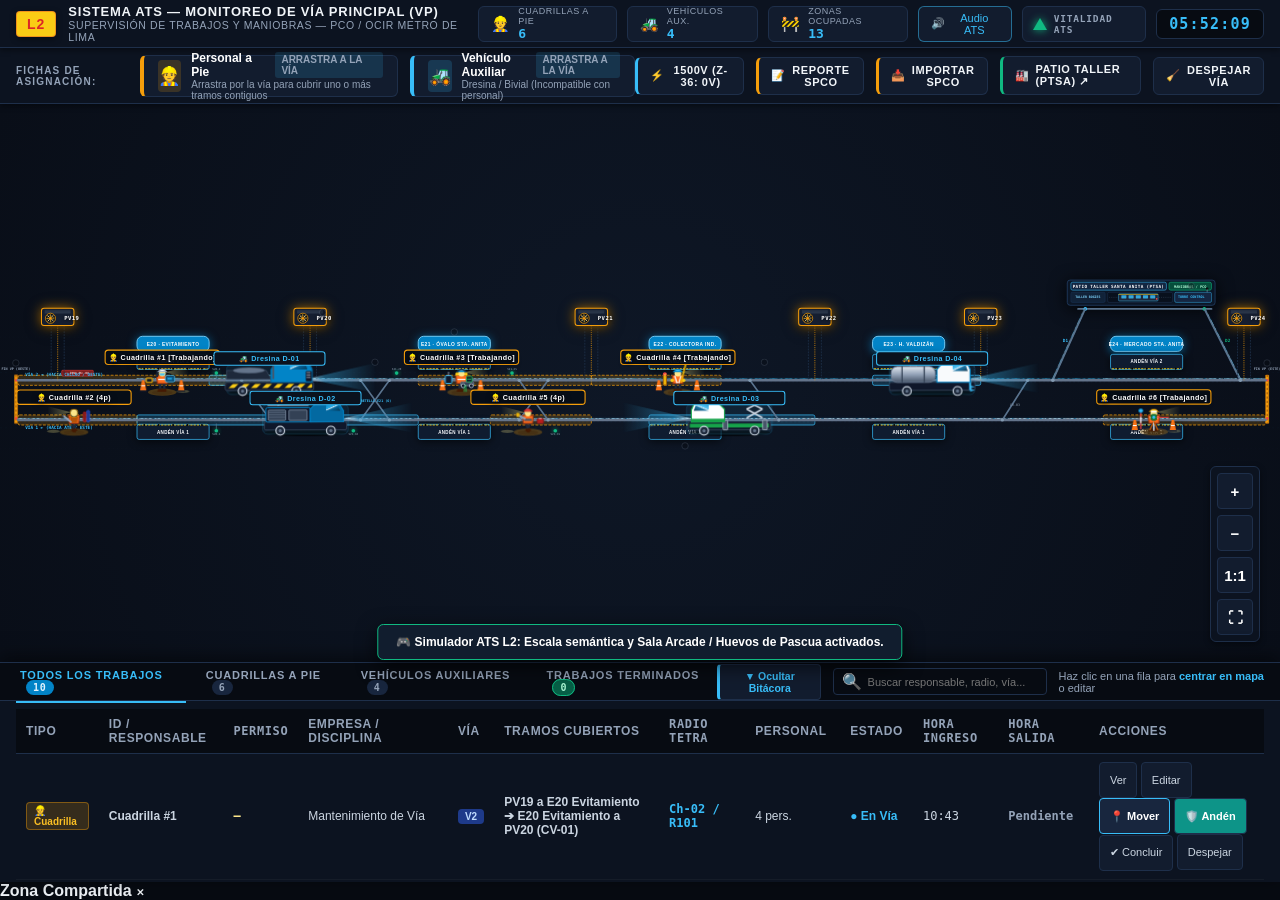
==== commit abae36fc: "Refactor ATS simulator into modules" ====
--- a/Simulador ATS/index.html
+++ b/Simulador ATS/index.html
@@ -4,356 +4,10 @@
   <meta charset="UTF-8">
   <meta name="viewport" content="width=device-width, initial-scale=1.0, maximum-scale=1.0, user-scalable=no">
   <title>Simulador ATS — Monitoreo de Trabajos en Vía Principal | OCIR Línea 2</title>
-  <link rel="stylesheet" href="styles.css?v=20261111_05">
-
-  <!-- ==========================================================================
-       AWESOME DESIGN SYSTEM & SHORTS ANIMADOS CLAUDE (REDISEÑO TOTAL DE ALTO IMPACTO)
-       ========================================================================== -->
-  <style id="awesome-design-system-theme">
-    /* 1. PALETA DE ALTO CONTRASTE Y CRISTALERÍA HUD */
-    :root {
-      --bg-app: #060a12;
-      --bg-panel: #0b1220;
-      --bg-card: #101a2e;
-      --bg-elevated: #16243d;
-      --border-subtle: rgba(56, 189, 248, 0.18);
-      --border-accent: #0284c7;
-      --accent-cyan: #38bdf8;
-      --accent-amber: #f59e0b;
-      --accent-green: #10b981;
-      --accent-red: #ef4444;
-      --text-main: #f8fafc;
-      --text-muted: #94a3b8;
-    }
-
-    body {
-      background: radial-gradient(circle at 50% 20%, #0e172a 0%, #050811 80%) !important;
-      font-family: -apple-system, BlinkMacSystemFont, "SF Pro Display", "Segoe UI", Roboto, "Helvetica Neue", sans-serif !important;
-      color: var(--text-main) !important;
-    }
-
-    /* 2. CABECERA PRINCIPAL GLASSMORPHISM */
-    #sys-header {
-      height: 56px !important;
-      background: rgba(10, 16, 28, 0.94) !important;
-      backdrop-filter: blur(18px) !important;
-      -webkit-backdrop-filter: blur(18px) !important;
-      border-bottom: 1.5px solid rgba(56, 189, 248, 0.35) !important;
-      box-shadow: 0 6px 28px rgba(0, 0, 0, 0.65), 0 0 18px rgba(2, 132, 199, 0.25) !important;
-      padding: 0 20px !important;
-    }
-
-    .brand-badge {
-      background: linear-gradient(135deg, #0284c7 0%, #0369a1 100%) !important;
-      color: #ffffff !important;
-      font-size: 13px !important;
-      font-weight: 900 !important;
-      letter-spacing: 1.5px !important;
-      padding: 5px 12px !important;
-      border-radius: 6px !important;
-      border: 1px solid rgba(56, 189, 248, 0.5) !important;
-      box-shadow: 0 0 14px rgba(56, 189, 248, 0.4) !important;
-    }
-
-    .brand-title h1 {
-      font-size: 14px !important;
-      font-weight: 900 !important;
-      letter-spacing: 1.4px !important;
-      background: linear-gradient(90deg, #ffffff 0%, #bae6fd 100%);
-      -webkit-background-clip: text;
-      -webkit-text-fill-color: transparent;
-      text-shadow: 0 0 18px rgba(56, 189, 248, 0.35);
-    }
-
-    .brand-title span {
-      font-size: 10px !important;
-      color: #7dd3fc !important;
-      letter-spacing: 0.9px !important;
-      font-weight: 700 !important;
-    }
-
-    .telemetry-card {
-      background: rgba(16, 25, 44, 0.85) !important;
-      border: 1px solid rgba(56, 189, 248, 0.28) !important;
-      border-radius: 8px !important;
-      padding: 6px 14px !important;
-      box-shadow: 0 4px 14px rgba(0, 0, 0, 0.35), inset 0 1px 0 rgba(255, 255, 255, 0.08) !important;
-      transition: all 0.2s cubic-bezier(0.2, 0.8, 0.2, 1) !important;
-    }
-
-    .telemetry-card:hover {
-      background: rgba(22, 36, 62, 0.95) !important;
-      border-color: #38bdf8 !important;
-      transform: translateY(-1.5px);
-      box-shadow: 0 6px 20px rgba(56, 189, 248, 0.35) !important;
-    }
-
-    .telemetry-card .card-info strong {
-      font-size: 15px !important;
-      letter-spacing: 0.5px;
-    }
-
-    #clock-display {
-      font-size: 16px !important;
-      color: #38bdf8 !important;
-      background: rgba(6, 11, 20, 0.95) !important;
-      border: 1.5px solid rgba(56, 189, 248, 0.4) !important;
-      border-radius: 8px !important;
-      box-shadow: 0 0 14px rgba(56, 189, 248, 0.35) !important;
-      padding: 6px 14px !important;
-      letter-spacing: 1.5px !important;
-    }
-
-    /* 3. BARRA DE NAVEGACIÓN RÁPIDA DE ESTACIONES */
-    #station-quicknav {
-      height: 40px !important;
-      background: rgba(8, 13, 24, 0.96) !important;
-      border-bottom: 1px solid rgba(56, 189, 248, 0.2) !important;
-      padding: 0 16px !important;
-      gap: 8px !important;
-    }
-
-    .quicknav-title {
-      color: #94a3b8 !important;
-      font-size: 11px !important;
-      font-weight: 800 !important;
-      letter-spacing: 1px !important;
-    }
-
-    .nav-pill {
-      font-size: 11.5px !important;
-      font-weight: 800 !important;
-      border-radius: 6px !important;
-      padding: 4px 10px !important;
-      transition: all 0.18s ease-out !important;
-      cursor: pointer !important;
-    }
-
-    .nav-pill.pozo {
-      background: rgba(245, 158, 11, 0.12) !important;
-      border: 1px solid rgba(245, 158, 11, 0.45) !important;
-      color: #fbbf24 !important;
-    }
-
-    .nav-pill.pozo:hover {
-      background: #f59e0b !important;
-      color: #000000 !important;
-      box-shadow: 0 0 12px rgba(245, 158, 11, 0.6) !important;
-      transform: translateY(-1.5px);
-    }
-
-    .nav-pill.station {
-      background: linear-gradient(135deg, rgba(2, 132, 199, 0.25) 0%, rgba(3, 105, 161, 0.18) 100%) !important;
-      border: 1px solid #38bdf8 !important;
-      color: #ffffff !important;
-    }
-
-    .nav-pill.station:hover {
-      background: #0284c7 !important;
-      color: #ffffff !important;
-      box-shadow: 0 0 14px rgba(56, 189, 248, 0.7) !important;
-      transform: translateY(-1.5px);
-    }
-
-    .nav-pill.ptsa {
-      background: rgba(16, 185, 129, 0.18) !important;
-      border: 1px solid #10b981 !important;
-      color: #a7f3d0 !important;
-    }
-
-    .nav-pill.ptsa:hover {
-      background: #10b981 !important;
-      color: #ffffff !important;
-      box-shadow: 0 0 14px rgba(16, 185, 129, 0.6) !important;
-      transform: translateY(-1.5px);
-    }
-
-    /* 4. BANDEJA DE FICHAS PEGMAN (HUD DISPATCH) */
-    #monopoly-toolbar {
-      height: 72px !important;
-      background: rgba(10, 17, 30, 0.96) !important;
-      backdrop-filter: blur(18px) !important;
-      -webkit-backdrop-filter: blur(18px) !important;
-      border-bottom: 1.5px solid rgba(56, 189, 248, 0.28) !important;
-      box-shadow: 0 6px 26px rgba(0, 0, 0, 0.6) !important;
-      padding: 0 20px !important;
-    }
-
-    .toolbar-label {
-      color: #7dd3fc !important;
-      font-size: 11px !important;
-      font-weight: 900 !important;
-      letter-spacing: 1.2px !important;
-    }
-
-    .pegman-chip {
-      padding: 8px 18px !important;
-      border-radius: 10px !important;
-      box-shadow: 0 4px 18px rgba(0, 0, 0, 0.45) !important;
-      transition: all 0.2s cubic-bezier(0.2, 0.8, 0.2, 1) !important;
-    }
-
-    .pegman-chip.chip-crew {
-      background: linear-gradient(135deg, rgba(32, 44, 70, 0.95) 0%, rgba(18, 26, 44, 0.98) 100%) !important;
-      border: 1.5px solid #f59e0b !important;
-      border-left: 5px solid #f59e0b !important;
-    }
-
-    .pegman-chip.chip-crew:hover {
-      box-shadow: 0 8px 26px rgba(245, 158, 11, 0.45) !important;
-      transform: translateY(-2px) scale(1.02) !important;
-    }
-
-    .pegman-chip.chip-vehicle {
-      background: linear-gradient(135deg, rgba(20, 36, 62, 0.95) 0%, rgba(13, 23, 42, 0.98) 100%) !important;
-      border: 1.5px solid #38bdf8 !important;
-      border-left: 5px solid #38bdf8 !important;
-    }
-
-    .pegman-chip.chip-vehicle:hover {
-      box-shadow: 0 8px 26px rgba(56, 189, 248, 0.45) !important;
-      transform: translateY(-2px) scale(1.02) !important;
-    }
-
-    .pegman-icon-box {
-      width: 40px !important;
-      height: 40px !important;
-      font-size: 24px !important;
-      border-radius: 8px !important;
-      box-shadow: 0 2px 8px rgba(0, 0, 0, 0.3) !important;
-    }
-
-    .pegman-text strong {
-      font-size: 13px !important;
-      color: #ffffff !important;
-    }
-
-    .drag-hint-badge {
-      background: rgba(255, 255, 255, 0.15) !important;
-      font-size: 9.5px !important;
-      font-weight: 900 !important;
-      border-radius: 4px !important;
-      padding: 2px 7px !important;
-    }
-
-    .action-btn {
-      font-size: 12px !important;
-      font-weight: 800 !important;
-      letter-spacing: 0.8px !important;
-      border-radius: 8px !important;
-      padding: 9px 18px !important;
-      box-shadow: 0 4px 16px rgba(0, 0, 0, 0.4) !important;
-      transition: all 0.18s ease-out !important;
-    }
-
-    .action-btn.btn-catenary {
-      background: linear-gradient(135deg, #0e2b4f 0%, #07172b 100%) !important;
-      border: 1.5px solid #38bdf8 !important;
-      color: #38bdf8 !important;
-      box-shadow: 0 0 16px rgba(56, 189, 248, 0.35) !important;
-    }
-
-    .action-btn.btn-catenary:hover {
-      background: #0284c7 !important;
-      color: #ffffff !important;
-      box-shadow: 0 0 22px rgba(56, 189, 248, 0.7) !important;
-      transform: translateY(-1.5px);
-    }
-
-    .action-btn.btn-sheet {
-      background: linear-gradient(135deg, #38240a 0%, #1c1204 100%) !important;
-      border: 1.5px solid #f59e0b !important;
-      color: #fbbf24 !important;
-      box-shadow: 0 0 16px rgba(245, 158, 11, 0.35) !important;
-    }
-
-    .action-btn.btn-sheet:hover {
-      background: #d97706 !important;
-      color: #ffffff !important;
-      box-shadow: 0 0 22px rgba(245, 158, 11, 0.7) !important;
-      transform: translateY(-1.5px);
-    }
-
-    #btn-clear-all {
-      background: linear-gradient(135deg, #3d1419 0%, #1e090b 100%) !important;
-      border: 1.5px solid #ef4444 !important;
-      color: #fca5a5 !important;
-      box-shadow: 0 0 16px rgba(239, 68, 68, 0.35) !important;
-    }
-
-    #btn-clear-all:hover {
-      background: #dc2626 !important;
-      color: #ffffff !important;
-      box-shadow: 0 0 22px rgba(239, 68, 68, 0.7) !important;
-      transform: translateY(-1.5px);
-    }
-
-    /* 5. PANEL INFERIOR Y TABLA DE TRABAJOS */
-    #bottom-dock {
-      background: rgba(10, 16, 28, 0.96) !important;
-      backdrop-filter: blur(20px) !important;
-      -webkit-backdrop-filter: blur(20px) !important;
-      border-top: 1.5px solid rgba(56, 189, 248, 0.28) !important;
-      box-shadow: 0 -8px 32px rgba(0, 0, 0, 0.7) !important;
-    }
-
-    .dock-header {
-      background: #080d17 !important;
-      border-bottom: 1px solid rgba(56, 189, 248, 0.18) !important;
-      height: 42px !important;
-    }
-
-    .dock-tab {
-      font-size: 11.5px !important;
-      font-weight: 800 !important;
-      letter-spacing: 0.8px !important;
-    }
-
-    .dock-tab.active {
-      color: #38bdf8 !important;
-      border-bottom: 2.5px solid #38bdf8 !important;
-      text-shadow: 0 0 10px rgba(56, 189, 248, 0.5) !important;
-    }
-
-    .work-table-container th {
-      background: #0d1524 !important;
-      color: #94a3b8 !important;
-      font-size: 10.5px !important;
-      font-weight: 900 !important;
-      letter-spacing: 1px !important;
-      padding: 10px 14px !important;
-      border-bottom: 1px solid rgba(56, 189, 248, 0.2) !important;
-    }
-
-    .work-table-container td {
-      padding: 10px 14px !important;
-      border-bottom: 1px solid rgba(255, 255, 255, 0.05) !important;
-      font-size: 12px !important;
-    }
-
-    .work-table-container tr:hover td {
-      background: rgba(56, 189, 248, 0.08) !important;
-    }
-
-    .btn-table-action {
-      border-radius: 6px !important;
-      font-size: 11px !important;
-      font-weight: 800 !important;
-      padding: 4px 10px !important;
-      transition: all 0.15s ease-out !important;
-    }
-
-    .btn-table-action.btn-move-action {
-      background: #0284c7 !important;
-      color: #ffffff !important;
-      box-shadow: 0 0 10px rgba(56, 189, 248, 0.5) !important;
-    }
-
-    .btn-table-action.btn-move-action:hover {
-      background: #0369a1 !important;
-      transform: scale(1.05) !important;
-    }
-  </style>
+  <link rel="stylesheet" href="css/base.css?v=20261114_01">
+  <link rel="stylesheet" href="css/track-svg.css?v=20261114_01">
+  <link rel="stylesheet" href="css/sprites-animations.css?v=20261114_01">
+  <link rel="stylesheet" href="css/modals-dock.css?v=20261114_01">
 
 </head>
 <body>
@@ -395,6 +49,8 @@
         </div>
       </div>
 
+<button class="nav-pill" id="btn-open-easter-eggs" title="Sala Arcade: 8 secretos por descubrir en el plano">🕵️ Secretos: <span id="easter-counter">0/8</span></button>
+
       <button class="sound-toggle-btn sound-on" id="btn-sound-toggle" title="Activar/Silenciar efectos sonoros y tonos TETRA ATS">
         <span id="sound-icon">🔊</span> <span id="sound-text">Audio ATS</span>
       </button>
@@ -408,26 +64,6 @@
       <div id="clock-display">00:00:00</div>
     </div>
   </header>
-
-  <!-- ==========================================================================
-       2. BARRA DE NAVEGACIÓN RÁPIDA (STATION QUICK-JUMP MINIMAP)
-       ========================================================================== -->
-  <nav id="station-quicknav">
-    <span class="quicknav-title">Navegación:</span>
-    <button class="nav-pill pozo" data-x="160" title="Saltar a Pozo de Ventilación 19">PV19</button>
-    <button class="nav-pill station" data-x="480" title="Saltar a Estación 20 Evitamiento">E20 Evitamiento</button>
-    <button class="nav-pill pozo" data-x="860" title="Saltar a Pozo de Ventilación 20">PV20</button>
-    <button class="nav-pill station" data-x="1260" title="Saltar a Estación 21 Óvalo Santa Anita">E21 Óvalo Sta. Anita</button>
-    <button class="nav-pill pozo" data-x="1640" title="Saltar a Pozo de Ventilación 21">PV21</button>
-    <button class="nav-pill station" data-x="1900" title="Saltar a Estación 22 Colectora Industrial">E22 Colectora Ind.</button>
-    <button class="nav-pill pozo" data-x="2260" title="Saltar a Pozo de Ventilación 22">PV22</button>
-    <button class="nav-pill station" data-x="2520" title="Saltar a Estación 23 Hermilio Valdizán">E23 Hermilio Valdizán</button>
-    <button class="nav-pill pozo" data-x="2720" title="Saltar a Pozo de Ventilación 23">PV23</button>
-    <button class="nav-pill ptsa" data-x="3180" title="Saltar a Patio Taller Santa Anita (PTSA)">PTSA</button>
-    <button class="nav-pill station" data-x="3180" title="Saltar a Estación 24 Mercado Santa Anita">E24 Mercado Sta. Anita</button>
-    <button class="nav-pill pozo" data-x="3450" title="Saltar a Pozo de Ventilación 24">PV24</button>
-    <button class="nav-pill" id="btn-open-easter-eggs" title="Secretos, Códigos y Modo Anime/Arcade">👾 Secretos & Anime</button>
-  </nav>
 
   <!-- ==========================================================================
        3. BANDEJA DE FICHAS TIPO GOOGLE MAPS / PEGMAN (DRAG & DROP DIRECTO)
@@ -461,12 +97,16 @@
         <span id="catenary-icon">⚡</span> <span id="catenary-status-text">1500V: Conforme</span>
       </button>
 
-      <button class="action-btn btn-sheet" id="btn-open-daily-sheet" title="Generar Parte Diario oficial para firma manuscrita de SPCO y Operador">
-        <span>📝</span> Parte Diario SPCO
+      <button class="action-btn btn-sheet" id="btn-open-daily-sheet" title="Generar Reporte SPCO para impresión y firma de SPCO y Operador">
+        <span>📝</span> Reporte SPCO
       </button>
 
+      <button class="action-btn btn-import-spco" id="btn-open-spco-import" title="Copiar trabajos del Excel del SPCO, verificarlos en una tabla e importarlos a la vía">
+        <span>📥</span> Importar SPCO
+      </button>
+
       <!-- Acceso a Patio Taller Santa Anita (PTSA) en ventana/pestaña independiente -->
-      <a href="ptsa.html" target="_blank" class="action-btn" id="btn-open-ptsa-tab" style="background: linear-gradient(135deg, #064e3b 0%, #022c22 100%); border: 1.5px solid #10b981; color: #a7f3d0; box-shadow: 0 0 16px rgba(16, 185, 129, 0.35); text-decoration: none; display: inline-flex; align-items: center; gap: 6px;" title="Abrir Plano Esquemático SCADA y Gestión de Trabajos de Patio Taller Santa Anita (PTSA) en pestaña nueva">
+      <a href="ptsa.html" target="_blank" class="action-btn" id="btn-open-ptsa-tab" title="Abrir Plano Esquemático SCADA y Gestión de Trabajos de Patio Taller Santa Anita (PTSA) en pestaña nueva">
         <span>🏭</span> Patio Taller (PTSA) ↗
       </a>
 
@@ -540,6 +180,11 @@
             <stop offset="35%" stop-color="#f97316" />
             <stop offset="70%" stop-color="#facc15" />
             <stop offset="100%" stop-color="#84cc16" />
+          </linearGradient>
+
+          <linearGradient id="crew-beam-grad" x1="0%" y1="0%" x2="100%" y2="0%">
+            <stop offset="0%" stop-color="rgba(254, 240, 138, 0.38)" />
+            <stop offset="100%" stop-color="rgba(254, 240, 138, 0)" />
           </linearGradient>
 
           <linearGradient id="headlight-beam-east" x1="0%" y1="0%" x2="100%" y2="0%">
@@ -1070,6 +715,9 @@
           </g>
         </g>
 
+        <!-- Capa de Hotspots de Pascua (descubrimiento arcade, no invasiva) -->
+        <g id="easter-hotspots-layer"></g>
+
         <!-- Capa Dinámica de Entidades (Cuadrillas y Vehículos Estáticos en Vía) -->
         <g id="dynamic-entities-layer"></g>
 
@@ -1157,7 +805,7 @@
           </select>
         </div>
         <div class="quickcard-field" style="flex:1; justify-content:flex-end;">
-          <button type="button" class="btn-table-action" id="quickcard-btn-reassign" style="background:#0284c7; color:#fff; font-weight:bold; height:32px; border-radius:4px;" title="Hacer clic o arrastrar en el plano de vía para reubicar o ampliar">
+          <button type="button" class="btn-table-action" id="quickcard-btn-reassign" title="Hacer clic o arrastrar en el plano de vía para reubicar o ampliar">
             📍 Mover en Mapa
           </button>
         </div>
@@ -1231,6 +879,7 @@
           <tr>
             <th>Tipo</th>
             <th>ID / Responsable</th>
+            <th>Permiso</th>
             <th>Empresa / Disciplina</th>
             <th>Vía</th>
             <th>Tramos Cubiertos</th>
@@ -1315,6 +964,85 @@
     </div>
   </div>
 
+  <!-- ==========================================================================
+       MODAL: IMPORTAR TRABAJOS DEL SPCO (COPIAR DESDE EXCEL → VERIFICAR → VÍA)
+       ========================================================================== -->
+  <div class="modal-overlay" id="modal-import-spco">
+    <div class="modal-window spco-modal-window">
+      <div class="modal-header">
+        <h3><span>📥</span> Importar trabajos del SPCO</h3>
+        <button class="modal-close-btn" data-close="modal-import-spco">✕</button>
+      </div>
+
+      <div class="modal-body">
+        <p class="spco-help">
+          Copia desde Excel las columnas con encabezados (EMPRESA CONTRATISTA, ORDEN DE TRABAJO, RESPONSABLE DEL TRABAJO,
+          COMENTARIOS DEL PCO, RADIO TETRA y, si existe, USO DE VAF / TREN) y pégalas aquí.
+          <br>El tramo se toma del <b>comentario del PCO</b>: <code>E20-E21 via 2</code> · <code>PV20 - E24</code> · <code>E21-E20</code> · <code>PTSA ...</code>
+          <br>Sin vía = ambas vías. Con "via 1" o "via 2" = solo esa vía.
+          <br>Vehículo si aparece VAF, DRESINA, UNIMON, BIVIAL, LOCOMOTORA, etc. Si no aparece ninguna, es a pie.
+        </p>
+        <textarea id="spco-input" class="spco-input" placeholder="Pega aquí los datos copiados desde Excel (con encabezados)"></textarea>
+
+        <div class="spco-actions">
+          <button type="button" class="action-btn btn-primary" id="spco-process">Procesar y verificar</button>
+          <button type="button" class="action-btn" id="spco-clear">Limpiar</button>
+        </div>
+
+        <div id="spco-alert" class="spco-alert" hidden></div>
+        <div id="spco-summary" class="spco-summary"></div>
+        <div id="spco-table-wrap"></div>
+      </div>
+
+      <div class="modal-footer">
+        <button type="button" class="action-btn btn-primary" id="spco-import" disabled>Importar al simulador</button>
+        <button type="button" class="action-btn" data-close="modal-import-spco">Cerrar</button>
+      </div>
+    </div>
+  </div>
+
+  <!-- ==========================================================================
+       MODAL: ALCANCE DE ACCIÓN PARA TRABAJOS EN DOS VÍAS (AMBAS O SOLO UNA)
+       ========================================================================== -->
+  <div class="modal-overlay" id="modal-group-scope">
+    <div class="modal-window" style="max-width:440px;">
+      <div class="modal-header">
+        <h3><span>🛤️</span> <span id="group-scope-title">Acción sobre el trabajo</span></h3>
+        <button class="modal-close-btn" data-close="modal-group-scope">✕</button>
+      </div>
+      <div class="modal-body">
+        <p id="group-scope-text" style="font-size:12px; color:#94a3b8; line-height:1.5;"></p>
+      </div>
+      <div class="modal-footer">
+        <button type="button" class="action-btn btn-primary" id="gs-v1" hidden>Solo V1</button>
+        <button type="button" class="action-btn btn-primary" id="gs-v2" hidden>Solo V2</button>
+        <button type="button" class="action-btn" id="gs-d1" hidden>D1</button>
+        <button type="button" class="action-btn" id="gs-d2" hidden>D2</button>
+        <button type="button" class="action-btn" data-close="modal-group-scope">Cancelar</button>
+      </div>
+    </div>
+  </div>
+
+  <!-- ==========================================================================
+       MODAL: CONEXIÓN DEL TRABAJO CON RAMAL D1 / D2 (SOLO SI PASA POR EL EMPALME)
+       ========================================================================== -->
+  <div class="modal-overlay" id="modal-ramal-conexion">
+    <div class="modal-window" style="max-width:440px;">
+      <div class="modal-header">
+        <h3><span>🔀</span> Conectar con ramal</h3>
+        <button class="modal-close-btn" data-close="modal-ramal-conexion">✕</button>
+      </div>
+      <div class="modal-body">
+        <p id="rc-text" style="font-size:12px; color:#94a3b8; line-height:1.5;"></p>
+      </div>
+      <div class="modal-footer">
+        <button type="button" class="action-btn btn-primary" id="rc-d1" hidden>Conectar D1</button>
+        <button type="button" class="action-btn btn-primary" id="rc-d2" hidden>Conectar D2</button>
+        <button type="button" class="action-btn" id="rc-no">No conectar</button>
+      </div>
+    </div>
+  </div>
+
   <!-- Modal Pitch Removido para interfaz limpia -->
 
   <!-- ==========================================================================
@@ -1323,7 +1051,7 @@
   <div class="modal-overlay" id="modal-daily-sheet">
     <div class="modal-window sheet-modal-window">
       <div class="modal-header">
-        <h3><span>📝</span> Parte Diario de Control de Trabajos en Vía Principal (PCO / SPCO)</h3>
+        <h3><span>📝</span> Reporte SPCO de Control de Trabajos en Vía Principal</h3>
         <button class="modal-close-btn" data-close="modal-daily-sheet">✕</button>
       </div>
 
@@ -1353,99 +1081,138 @@
   </div>
 
   <!-- ==========================================================================
-       MODAL: SECRETOS, HUEVOS DE PASCUA Y JUKEBOX ANIME / VIDEOJUEGOS RETRO
+       MODAL: SALA ARCADE — DESCUBRIMIENTO DE HOTSPOTS Y JUKEBOX CHIPTUNE
        ========================================================================== -->
   <div class="modal-overlay" id="modal-easter-eggs">
     <div class="modal-window arcade-modal-window">
       <div class="modal-header">
-        <h3 class="arcade-title"><span>👾</span> Sala Arcade — Huevos de Pascua & Jukebox Chiptune</h3>
+        <h3 class="arcade-title"><span>👾</span> Sala Arcade — Secretos descubiertos: <span id="arcade-counter">0/8</span></h3>
         <button class="modal-close-btn" data-close="modal-easter-eggs">✕</button>
       </div>
 
       <div class="modal-body">
-        <p style="font-size:11.5px; color:#cbd5e1; line-height:1.5;">
-          ¡Modos ocultos y música clásica sintetizada en tiempo real con Web Audio API! Activa temas legendarios y mira a las cuadrillas y vehículos desatar sus poderes con auras animadas.
+        <p class="arcade-intro">
+          Explora el plano esquemático y haz clic en los 8 hotspots ocultos para desbloquear melodías chiptune originales y reacciones de las cuadrillas. Los enlaces oficiales te permiten escuchar las obras originales en plataformas externas.
         </p>
 
-        <div class="arcade-grid">
-          <!-- DBZ -->
-          <div class="arcade-card">
+        <div class="arcade-grid" id="arcade-grid">
+          <!-- Pokémon -->
+          <div class="arcade-card" data-hotspot="pokemon">
+            <div class="arcade-card-header">
+              <span class="arcade-song-name">⚡ Pokémon</span>
+              <span class="arcade-status">🔒 Pista de ubicación</span>
+            </div>
+            <div class="arcade-hint">Cerca del pozo de ventilación PV20, junto a la torre superior.</div>
+            <div class="arcade-actions">
+              <button type="button" class="arcade-btn-play" data-song="pokemon">▶ Chiptune 8-bit</button>
+              <a class="arcade-link" href="https://www.youtube.com/@PokemonOficialES" target="_blank" rel="noopener noreferrer">↗ Escuchar tema oficial</a>
+            </div>
+          </div>
+
+          <!-- Dragon Ball Z -->
+          <div class="arcade-card" data-hotspot="dbz">
             <div class="arcade-card-header">
               <span class="arcade-song-name">🔥 Dragon Ball Z</span>
-              <span class="arcade-badge-tag" style="background:#78350f; color:#fde047;">Super Saiyan</span>
-            </div>
-            <div style="font-size:10px; color:#94a3b8;">Cha-La Head-Cha-La + Aura dorada Ki y relámpagos</div>
-            <div style="display:flex; gap:6px; margin-top:4px;">
-              <button type="button" class="arcade-btn-play" data-song="dbz" style="flex:1;">▶ Activar</button>
-              <button type="button" class="arcade-btn-stop" data-stop="dbz">⏹</button>
+              <span class="arcade-status">🔒 Pista de ubicación</span>
+            </div>
+            <div class="arcade-hint">Sobre el cruce en X del bretelle oeste de Óvalo Santa Anita.</div>
+            <div class="arcade-actions">
+              <button type="button" class="arcade-btn-play" data-song="dbz">▶ Chiptune 8-bit</button>
+              <a class="arcade-link" href="https://www.youtube.com/@DragonBallOficial" target="_blank" rel="noopener noreferrer">↗ Escuchar tema oficial</a>
             </div>
           </div>
 
-          <!-- Mario -->
-          <div class="arcade-card">
+          <!-- Navidad L2 -->
+          <div class="arcade-card" data-hotspot="xmas">
             <div class="arcade-card-header">
-              <span class="arcade-song-name">⭐ Super Mario Bros</span>
-              <span class="arcade-badge-tag" style="background:#1e3a8a; color:#93c5fd;">Starman</span>
-            </div>
-            <div style="font-size:10px; color:#94a3b8;">Overworld Theme + Estrella de invencibilidad arcoíris</div>
-            <div style="display:flex; gap:6px; margin-top:4px;">
-              <button type="button" class="arcade-btn-play" data-song="mario" style="flex:1;">▶ Activar</button>
-              <button type="button" class="arcade-btn-stop" data-stop="mario">⏹</button>
+              <span class="arcade-song-name">🎄 Navidad L2</span>
+              <span class="arcade-status">🔒 Pista de ubicación</span>
+            </div>
+            <div class="arcade-hint">Sobre el badge de la estación E21 Óvalo Santa Anita.</div>
+            <div class="arcade-actions">
+              <button type="button" class="arcade-btn-play" data-song="xmas">▶ Villancico chiptune</button>
+              <a class="arcade-link" href="https://open.spotify.com/search/villancicos%20clasicos" target="_blank" rel="noopener noreferrer">↗ Escuchar villancicos</a>
             </div>
           </div>
 
-          <!-- Pokémon -->
-          <div class="arcade-card">
+          <!-- Super Mario -->
+          <div class="arcade-card" data-hotspot="mario">
             <div class="arcade-card-header">
-              <span class="arcade-song-name">⚡ Pokémon</span>
-              <span class="arcade-badge-tag" style="background:#713f12; color:#fef08a;">Pikachu</span>
-            </div>
-            <div style="font-size:10px; color:#94a3b8;">Wild Pokemon Battle + Truenos y chispas eléctricas</div>
-            <div style="display:flex; gap:6px; margin-top:4px;">
-              <button type="button" class="arcade-btn-play" data-song="pokemon" style="flex:1;">▶ Activar</button>
-              <button type="button" class="arcade-btn-stop" data-stop="pokemon">⏹</button>
+              <span class="arcade-song-name">⭐ Super Mario</span>
+              <span class="arcade-status">🔒 Pista de ubicación</span>
+            </div>
+            <div class="arcade-hint">Sobre la topera final oeste (FIN VP) del lado de Evitamiento.</div>
+            <div class="arcade-actions">
+              <button type="button" class="arcade-btn-play" data-song="mario">▶ Fanfarria 8-bit</button>
+              <a class="arcade-link" href="https://www.youtube.com/@NintendoAmerica" target="_blank" rel="noopener noreferrer">↗ Escuchar tema oficial</a>
             </div>
           </div>
 
-          <!-- Zelda -->
-          <div class="arcade-card">
+          <!-- The Legend of Zelda -->
+          <div class="arcade-card" data-hotspot="zelda">
             <div class="arcade-card-header">
               <span class="arcade-song-name">🗡️ The Legend of Zelda</span>
-              <span class="arcade-badge-tag" style="background:#064e3b; color:#86efac;">Triforce</span>
-            </div>
-            <div style="font-size:10px; color:#94a3b8;">Song of Storms + Aura mística esmeralda Triforce</div>
-            <div style="display:flex; gap:6px; margin-top:4px;">
-              <button type="button" class="arcade-btn-play" data-song="zelda" style="flex:1;">▶ Activar</button>
-              <button type="button" class="arcade-btn-stop" data-stop="zelda">⏹</button>
+              <span class="arcade-status">🔒 Pista de ubicación</span>
+            </div>
+            <div class="arcade-hint">Sobre la topera final este (FIN VP) del lado de Mercado Santa Anita.</div>
+            <div class="arcade-actions">
+              <button type="button" class="arcade-btn-play" data-song="zelda">▶ Arpegio 8-bit</button>
+              <a class="arcade-link" href="https://www.youtube.com/@NintendoAmerica" target="_blank" rel="noopener noreferrer">↗ Escuchar tema oficial</a>
             </div>
           </div>
 
-          <!-- Evangelion -->
-          <div class="arcade-card" style="grid-column: span 2;">
+          <!-- Pac-Man -->
+          <div class="arcade-card" data-hotspot="pacman">
             <div class="arcade-card-header">
-              <span class="arcade-song-name">🤖 Neon Genesis Evangelion</span>
-              <span class="arcade-badge-tag" style="background:#4c1d95; color:#d8b4fe;">EVA-01 Berserk</span>
-            </div>
-            <div style="font-size:10px; color:#94a3b8;">A Cruel Angel's Thesis + Furia Berserk violeta/verde y Campo AT</div>
-            <div style="display:flex; gap:6px; margin-top:4px;">
-              <button type="button" class="arcade-btn-play" data-song="evangelion" style="flex:1;">▶ Activar Modo Berserk</button>
-              <button type="button" class="arcade-btn-stop" data-stop="evangelion">⏹</button>
+              <span class="arcade-song-name">ᗧ••• Pac-Man</span>
+              <span class="arcade-status">🔒 Pista de ubicación</span>
+            </div>
+            <div class="arcade-hint">Bajo el andén Vía 1 de la estación E22 Colectora Industrial.</div>
+            <div class="arcade-actions">
+              <button type="button" class="arcade-btn-play" data-song="pacman">▶ Interludio arcade</button>
+              <a class="arcade-link" href="https://www.youtube.com/@BandaiNamcoAm" target="_blank" rel="noopener noreferrer">↗ Escuchar tema oficial</a>
             </div>
           </div>
+
+          <!-- Sonic the Hedgehog -->
+          <div class="arcade-card" data-hotspot="sonic">
+            <div class="arcade-card-header">
+              <span class="arcade-song-name">💨 Sonic</span>
+              <span class="arcade-status">🔒 Pista de ubicación</span>
+            </div>
+            <div class="arcade-hint">Sobre la aguja del cambiavías CV-02, cerca de Colectora Industrial.</div>
+            <div class="arcade-actions">
+              <button type="button" class="arcade-btn-play" data-song="sonic">▶ Rings 8-bit</button>
+              <a class="arcade-link" href="https://www.youtube.com/@SEGA" target="_blank" rel="noopener noreferrer">↗ Escuchar tema oficial</a>
+            </div>
+          </div>
+
+          <!-- Tetris / Evangelion -->
+          <div class="arcade-card" data-hotspot="eva">
+            <div class="arcade-card-header">
+              <span class="arcade-song-name">🤖 Tetris / Evangelion</span>
+              <span class="arcade-status">🔒 Pista de ubicación</span>
+            </div>
+            <div class="arcade-hint">En la antena de la Torre de Control del Patio Taller Santa Anita.</div>
+            <div class="arcade-actions">
+              <button type="button" class="arcade-btn-play" data-song="evangelion">▶ Danza 8-bit</button>
+              <a class="arcade-link" href="https://open.spotify.com/search/evangelion%20cruel%20angel%20thesis" target="_blank" rel="noopener noreferrer">↗ Escuchar tema oficial</a>
+            </div>
+          </div>
         </div>
 
         <div class="arcade-cheat-box">
-          <strong style="color:#f472b6;">🎮 CÓDIGOS SECRETOS DE TECLADO Y CLICS OCULTOS:</strong>
-          <ul style="margin-top:6px; padding-left:18px; display:flex; flex-direction:column; gap:4px;">
-            <li><strong>Código Konami:</strong> Pulsa <span class="arcade-cheat-code">↑ ↑ ↓ ↓ ← → ← → B A</span> en cualquier momento para desatar el Super Saiyan.</li>
-            <li><strong>Palabras Clave:</strong> Escribe en el teclado en cualquier momento: <span class="arcade-cheat-code">dbz</span>, <span class="arcade-cheat-code">mario</span>, <span class="arcade-cheat-code">poke</span>, <span class="arcade-cheat-code">zelda</span> o <span class="arcade-cheat-code">eva</span>.</li>
-            <li><strong>Clicks Secretos:</strong> Haz 3 clics seguidos en la insignia <span class="arcade-cheat-code">[L2]</span> (Mario), 5 clics en el triángulo de <span class="arcade-cheat-code">VITALIDAD ATS</span> (DBZ), 5 clics en el <span class="arcade-cheat-code">RELOJ</span> (Evangelion), o clic en la topera final (Zelda).</li>
+          <strong>🎮 ATAJOS DE TECLADO:</strong>
+          <ul>
+            <li><strong>Código Konami:</strong> <span class="arcade-cheat-code">↑ ↑ ↓ ↓ ← → ← → B A</span> activa el modo Super Saiyan.</li>
+            <li><strong>Palabras clave:</strong> escribe <span class="arcade-cheat-code">dbz</span>, <span class="arcade-cheat-code">mario</span>, <span class="arcade-cheat-code">poke</span>, <span class="arcade-cheat-code">zelda</span> o <span class="arcade-cheat-code">eva</span> en cualquier momento.</li>
+            <li><strong>Clics secretos:</strong> 3 en la insignia <span class="arcade-cheat-code">[L2]</span> (Mario), 5 en <span class="arcade-cheat-code">VITALIDAD ATS</span> (DBZ) o 5 en el <span class="arcade-cheat-code">RELOJ</span> (Evangelion).</li>
           </ul>
         </div>
       </div>
 
       <div class="modal-footer">
-        <button type="button" class="action-btn" id="btn-stop-all-audio" style="background:#4c0519; border-color:#f43f5e; color:#fecdd3;">⏹ Detener Toda la Música</button>
+        <button type="button" class="action-btn" id="btn-stop-all-audio">⏹ Detener Música</button>
         <button type="button" class="action-btn" data-close="modal-easter-eggs">Cerrar</button>
       </div>
     </div>
@@ -1457,10 +1224,44 @@
     <div id="popover-body"></div>
   </div>
 
+  <!-- ==========================================================================
+       MENÚ CONTEXTUAL PARA TOKENS EN VISTA DE VÍA (VP)
+       Editar / Eliminar / Reubicar / Zona Segura directamente desde la VP
+       ========================================================================== -->
+  <div id="vp-token-ctxmenu" class="vp-token-ctxmenu" style="display:none;">
+    <div class="ctxmenu-header" id="ctxmenu-header">👷 Cuadrilla</div>
+    <ul class="ctxmenu-list">
+      <li class="ctxmenu-item" id="ctxmenu-edit" title="Abrir panel de edición completa">
+        <span class="ctxmenu-icon">✏️</span> Editar
+      </li>
+      <li class="ctxmenu-item" id="ctxmenu-reassign" title="Reubicar o ampliar tramos en la vía">
+        <span class="ctxmenu-icon">📍</span> Reubicar / Ampliar
+      </li>
+      <li class="ctxmenu-item" id="ctxmenu-safezone" title="Replegar a zona segura (andén) o reanudar en vía" style="display:none;">
+        <span class="ctxmenu-icon">🛡️</span> <span id="ctxmenu-safezone-text">Zona Segura</span>
+      </li>
+      <li class="ctxmenu-item" id="ctxmenu-finish" title="Concluir trabajo y registrar hora de salida">
+        <span class="ctxmenu-icon">✅</span> Concluir Trabajo
+      </li>
+      <li class="ctxmenu-divider"></li>
+      <li class="ctxmenu-item ctxmenu-danger" id="ctxmenu-delete" title="Eliminar / despejar de la vía">
+        <span class="ctxmenu-icon">🗑️</span> Eliminar
+      </li>
+    </ul>
+  </div>
+
   <!-- Toast Container -->
   <div id="toast-container"></div>
 
   <!-- Script Principal del Simulador -->
-  <script src="simulator.js?v=20261111_05"></script>
+  <script src="js/vp/config-topology.js?v=20261114_01"></script>
+  <script src="js/vp/safety-interlocking.js?v=20261114_01"></script>
+  <script src="js/vp/audio-arcade.js?v=20261114_02"></script>
+  <script src="js/vp/sprites-catalog.js?v=20261114_01"></script>
+  <script src="js/vp/render-map.js?v=20261114_01"></script>
+  <script src="js/vp/drag-interactions.js?v=20261114_01"></script>
+  <script src="js/vp/animation-engine.js?v=20261114_01"></script>
+  <script src="js/vp/dock-reports.js?v=20261114_01"></script>
+  <script src="js/vp/importador-spco.js?v=20261114_01"></script>
 </body>
-</html>+</html>
--- a/Simulador ATS/css/base.css
+++ b/Simulador ATS/css/base.css
@@ -0,0 +1,487 @@
+/* ==========================================================================
+   SIMULADOR ATS - MONITOREO DE TRABAJOS EN VÍA PRINCIPAL (OCIR LÍNEA 2)
+   Estilo HMI Hitachi Rail STS - Paleta Amigable, Alta Legibilidad & Cero Flickering
+   ========================================================================== */
+
+:root {
+  /* Superficies HMI (Pizarra Profundo Mate — Sin Blur Pesado) */
+  --bg-app: #070b12;
+  --bg-panel: #0c1320;
+  --bg-card: #121c2e;
+  --bg-elevated: #18263e;
+  --border-subtle: #1e2f4a;
+  --border-focus: #38bdf8;
+
+  /* Marca Oficial Línea 2 y Acentos Operativos */
+  --brand-l2-bg: #facc15;
+  --brand-l2-text: #dc2626;
+  --accent-cyan: #38bdf8;
+  --accent-amber: #f59e0b;
+  --accent-green: #10b981;
+  --accent-red: #ef4444;
+
+  /* Tipografía y Jerarquía (Contraste WCAG AA >= 4.5:1) */
+  --text-main: #f1f5f9;
+  --text-secondary: #cbd5e1;
+  --text-muted: #94a3b8;
+  --text-bright: #ffffff;
+  --font-sans: "Inter", -apple-system, BlinkMacSystemFont, "Segoe UI", Roboto, sans-serif;
+  --font-mono: "JetBrains Mono", ui-monospace, SFMono-Regular, Menlo, monospace;
+
+  /* Estados de Vía */
+  --via-nominal: #64748b;
+  --via-ocupada: #0284c7;
+  --via-mantenimiento: #f59e0b;
+  --via-exclusion: #a855f7;
+  --via-prohibido: #ef4444;
+
+  /* Estaciones y Señales */
+  --station-badge-bg: #0284c7;
+  --station-box-bg: #142238;
+  --station-box-border: #38bdf8;
+
+  /* Escala de Espaciado, Radios y Sombras Ligeras */
+  --space-1: 4px;  --space-2: 8px;  --space-3: 12px;  --space-4: 16px;  --space-5: 24px;
+  --radius-sm: 4px;
+  --radius-md: 6px;
+  --radius-lg: 8px;
+  --shadow-sm: 0 2px 6px rgba(0, 0, 0, 0.45);
+  --shadow-md: 0 8px 24px rgba(0, 0, 0, 0.65);
+
+  /* Curvas Calibradas de Animación */
+  --ease-out: cubic-bezier(0.23, 1, 0.32, 1);
+  --ease-elastic: cubic-bezier(0.34, 1.56, 0.64, 1);
+
+  --shadow-panel: 0 8px 30px rgba(0, 0, 0, 0.5);
+  --shadow-glow-cyan: 0 0 18px rgba(56, 189, 248, 0.45);
+  --shadow-glow-amber: 0 0 18px rgba(245, 158, 11, 0.45);
+  --shadow-glow-danger: 0 0 25px rgba(239, 68, 68, 0.85);
+
+  /* Tokens propuesta de diseño de personajes y dresinas */
+  --token-bg-plate: #070d17;
+  --token-plate-border-work: #f59e0b;
+  --token-plate-border-safe: #10b981;
+  --token-plate-border-veh: #38bdf8;
+  --token-shadow-contact: rgba(2, 6, 23, 0.78);
+
+  --crew-vest-hi-vis: #ff6b1a;
+  --crew-vest-stroke: #9a3412;
+  --crew-reflective-band: #f8fafc;
+  --crew-pants-dark: #1e293b;
+  --crew-boots-steel: #451a03;
+
+  --helmet-track-yellow: #facc15;
+  --helmet-super-white: #f8fafc;
+  --helmet-elec-cyan: #38bdf8;
+  --helmet-safety-red: #ef4444;
+
+  --veh-chassis-dark: #0f172a;
+  --veh-body-primary: #0284c7;
+  --veh-body-secondary: #1e293b;
+  --veh-accent-cyan: #38bdf8;
+  --veh-hazard-amber: #f59e0b;
+}
+
+* {
+  box-sizing: border-box;
+  margin: 0;
+  padding: 0;
+  -webkit-tap-highlight-color: transparent;
+}
+
+body {
+  font-family: var(--font-sans);
+  background-color: var(--bg-app);
+  color: var(--text-main);
+  height: 100vh;
+  width: 100vw;
+  overflow: hidden;
+  display: flex;
+  flex-direction: column;
+  user-select: none;
+}
+
+/* Foco visible accesible para todos los controles interactivos */
+button, a, input, select, textarea, [tabindex]:not([tabindex="-1"]) {
+  outline: none;
+}
+button:focus-visible, a:focus-visible, input:focus-visible, select:focus-visible, textarea:focus-visible, [tabindex]:not([tabindex="-1"]):focus-visible {
+  outline: 2px solid var(--border-focus);
+  outline-offset: 2px;
+}
+
+/* ==========================================================================
+   1. CABECERA PRINCIPAL (HEADER HMI SOBRIO Y COMPACTO)
+   ========================================================================== */
+#sys-header {
+  height: 48px;
+  background: var(--bg-panel);
+  border-bottom: 1px solid var(--border-subtle);
+  display: flex;
+  align-items: center;
+  justify-content: space-between;
+  padding: 0 16px;
+  z-index: 100;
+  box-shadow: var(--shadow-sm);
+}
+
+.brand-section {
+  display: flex;
+  align-items: center;
+  gap: 12px;
+}
+
+.brand-badge {
+  background-color: var(--brand-l2-bg);
+  color: var(--brand-l2-text);
+  font-weight: 900;
+  font-size: 14px;
+  padding: 4px 10px;
+  border-radius: var(--radius-sm);
+  letter-spacing: 1px;
+  border: 1px solid rgba(220, 38, 38, 0.35);
+  box-shadow: var(--shadow-sm);
+}
+
+.brand-title {
+  display: flex;
+  flex-direction: column;
+}
+
+.brand-title h1 {
+  font-size: 13px;
+  font-weight: 700;
+  letter-spacing: 0.8px;
+  color: var(--text-main);
+  text-transform: uppercase;
+  display: flex;
+  align-items: center;
+  gap: 8px;
+}
+
+.brand-title span {
+  font-size: 10.5px;
+  color: var(--text-muted);
+  letter-spacing: 0.6px;
+}
+
+.header-telemetry {
+  display: flex;
+  align-items: center;
+  gap: 10px;
+}
+
+.telemetry-card {
+  display: flex;
+  align-items: center;
+  gap: 8px;
+  height: 36px;
+  background: var(--bg-card);
+  padding: 0 12px;
+  border-radius: var(--radius-md);
+  border: 1px solid var(--border-subtle);
+  transition: border-color 0.2s var(--ease-out);
+}
+
+.telemetry-card:hover {
+  border-color: var(--accent-cyan);
+}
+
+.telemetry-card .card-icon {
+  font-size: 15px;
+}
+
+.telemetry-card .card-info {
+  display: flex;
+  flex-direction: column;
+}
+
+.telemetry-card .card-info label {
+  font-size: 9px;
+  color: var(--text-muted);
+  text-transform: uppercase;
+  letter-spacing: 0.5px;
+}
+
+.telemetry-card .card-info strong {
+  font-size: 13px;
+  font-family: var(--font-mono);
+  color: var(--accent-cyan);
+  font-variant-numeric: tabular-nums;
+}
+
+.sound-toggle-btn {
+  min-height: 36px;
+  background: var(--bg-card);
+  border: 1px solid var(--border-subtle);
+  color: var(--text-muted);
+  padding: 0 12px;
+  border-radius: var(--radius-md);
+  font-size: 11px;
+  cursor: pointer;
+  display: inline-flex;
+  align-items: center;
+  gap: 5px;
+  transition: all 0.15s;
+}
+
+.sound-toggle-btn.sound-on {
+  color: var(--accent-cyan);
+  border-color: rgba(56, 189, 248, 0.5);
+}
+
+#clock-display {
+  font-family: var(--font-mono);
+  font-variant-numeric: tabular-nums;
+  font-size: 15px;
+  font-weight: 700;
+  color: var(--accent-cyan);
+  background: var(--bg-app);
+  padding: 5px 12px;
+  border-radius: var(--radius-md);
+  border: 1px solid var(--border-subtle);
+  letter-spacing: 1.2px;
+}
+
+/* ==========================================================================
+   3. BANDEJA DE FICHAS TIPO GOOGLE MAPS / PEGMAN
+   ========================================================================== */
+#monopoly-toolbar {
+  height: 56px;
+  background: var(--bg-panel);
+  border-bottom: 1px solid var(--border-subtle);
+  display: flex;
+  align-items: center;
+  justify-content: space-between;
+  padding: 0 16px;
+  z-index: 90;
+  box-shadow: var(--shadow-sm);
+}
+
+.toolbar-group {
+  display: flex;
+  align-items: center;
+  gap: 12px;
+}
+
+.toolbar-label {
+  font-size: 10px;
+  font-weight: 800;
+  text-transform: uppercase;
+  color: var(--text-muted);
+  letter-spacing: 1.2px;
+}
+
+/* Fichas Estilo Pegman */
+.pegman-chip {
+  display: flex;
+  align-items: center;
+  gap: 10px;
+  height: 42px;
+  padding: 0 14px;
+  border-radius: var(--radius-md);
+  background: var(--bg-card);
+  border: 1px solid var(--border-subtle);
+  cursor: grab;
+  position: relative;
+  transition: transform 0.18s var(--ease-elastic), border-color 0.18s, box-shadow 0.18s;
+}
+
+.pegman-chip:hover {
+  transform: translateY(-1px);
+  border-color: var(--accent-cyan);
+  box-shadow: var(--shadow-sm);
+}
+
+.pegman-chip:active {
+  cursor: grabbing;
+  transform: scale(0.98);
+}
+
+.pegman-chip.chip-crew {
+  border-left: 4px solid var(--accent-amber);
+}
+
+.pegman-chip.chip-crew:hover {
+  border-color: var(--accent-amber);
+}
+
+.pegman-chip.chip-vehicle {
+  border-left: 4px solid var(--accent-cyan);
+}
+
+.pegman-icon-box {
+  width: 32px;
+  height: 32px;
+  border-radius: var(--radius-sm);
+  display: flex;
+  align-items: center;
+  justify-content: center;
+  font-size: 18px;
+  background: rgba(255, 255, 255, 0.05);
+}
+
+.pegman-chip.chip-crew .pegman-icon-box {
+  background: rgba(245, 158, 11, 0.18);
+  color: var(--accent-amber);
+}
+
+.pegman-chip.chip-vehicle .pegman-icon-box {
+  background: rgba(56, 189, 248, 0.18);
+  color: var(--accent-cyan);
+}
+
+.pegman-text {
+  display: flex;
+  flex-direction: column;
+}
+
+.pegman-text strong {
+  font-size: 12px;
+  font-weight: 700;
+  color: var(--text-bright);
+  display: flex;
+  align-items: center;
+  gap: 6px;
+}
+
+.pegman-text span {
+  font-size: 10px;
+  color: var(--text-muted);
+}
+
+.drag-hint-badge {
+  background: rgba(56, 189, 248, 0.15);
+  color: var(--accent-cyan);
+  font-size: 8.5px;
+  font-weight: 800;
+  padding: 2px 6px;
+  border-radius: 3px;
+  text-transform: uppercase;
+}
+
+/* Botones Auxiliares */
+.action-btn {
+  display: inline-flex;
+  align-items: center;
+  justify-content: center;
+  gap: 6px;
+  min-height: 36px;
+  padding: 6px 12px;
+  border-radius: var(--radius-md);
+  font-size: 11px;
+  font-weight: 700;
+  text-transform: uppercase;
+  letter-spacing: 0.6px;
+  background: var(--bg-card);
+  border: 1px solid var(--border-subtle);
+  color: var(--text-main);
+  cursor: pointer;
+  text-decoration: none;
+  transition: background 0.15s var(--ease-out), border-color 0.15s, color 0.15s, transform 0.15s;
+}
+
+.action-btn:hover {
+  background: var(--bg-elevated);
+  border-color: var(--border-focus);
+  color: var(--text-bright);
+  transform: translateY(-1px);
+}
+
+.action-btn:active {
+  transform: scale(0.98);
+}
+
+.action-btn.btn-sheet,
+.action-btn.btn-import-spco {
+  border-left: 3px solid var(--accent-amber);
+}
+
+#btn-open-ptsa-tab {
+  border-left: 3px solid var(--accent-green);
+}
+
+#btn-clear-all:hover {
+  border-color: var(--accent-red);
+  color: #fecaca;
+}
+
+/* Toast Notifications */
+#toast-container {
+  position: fixed;
+  bottom: 240px;
+  left: 50%;
+  transform: translateX(-50%);
+  display: flex;
+  flex-direction: column;
+  gap: 8px;
+  z-index: 7000;
+  pointer-events: none;
+}
+
+.toast {
+  background: #111d2e;
+  border: 1px solid var(--accent-cyan);
+  color: #fff;
+  padding: 10px 18px;
+  border-radius: 6px;
+  font-size: 12px;
+  font-weight: 600;
+  box-shadow: 0 6px 20px rgba(0, 0, 0, 0.7);
+  opacity: 0;
+  transform: translateY(10px);
+  animation: toastIn 0.25s var(--ease-out) forwards;
+}
+
+@keyframes toastIn {
+  to { opacity: 1; transform: translateY(0); }
+}
+
+@keyframes toastOut {
+  to { opacity: 0; transform: translateY(-10px); }
+}
+
+/* Botón Reporte SPCO */
+.action-btn.btn-sheet {
+  border-left: 3px solid var(--accent-amber);
+}
+
+/* Botón de Secretos: oculto hasta introducir el código GAMER */
+#btn-open-easter-eggs {
+  min-height: 36px;
+  display: none;
+  align-items: center;
+  gap: 6px;
+  margin-left: auto;
+  padding: 0 12px;
+  border-radius: var(--radius-md);
+  border: 1px solid var(--border-subtle);
+  border-left: 3px solid var(--accent-amber);
+  background: var(--bg-card);
+  color: var(--text-secondary);
+  font-size: 11px;
+  font-weight: 700;
+  cursor: pointer;
+  transition: all 0.15s var(--ease-out);
+}
+
+#btn-open-easter-eggs.revealed {
+  display: inline-flex;
+}
+
+#btn-open-easter-eggs:hover {
+  background: var(--bg-elevated);
+  border-color: var(--accent-amber);
+  color: var(--text-bright);
+}
+
+#btn-open-easter-eggs.discovered-flash {
+  animation: secretFlash 0.6s ease-in-out 2;
+}
+
+/* ==============================================================================
+   IMPORTADOR SPCO (modal de copia desde Excel, verificación e importación)
+   ============================================================================== */
+.action-btn.btn-import-spco {
+  border-left: 3px solid var(--accent-amber);
+}
--- a/Simulador ATS/css/track-svg.css
+++ b/Simulador ATS/css/track-svg.css
@@ -0,0 +1,391 @@
+
+
+.action-btn.btn-catenary {
+  border-left: 3px solid var(--accent-cyan);
+}
+
+/* ==========================================================================
+   5. ÁREA PRINCIPAL: LIENZO SVG DE VÍA PRINCIPAL
+   ========================================================================== */
+#main-viewport {
+  flex: 1;
+  position: relative;
+  background: radial-gradient(circle at 50% 50%, #0e1726 0%, #090e18 100%);
+  overflow: hidden;
+}
+
+#svg-pan-zoom-container {
+  width: 100%;
+  height: 100%;
+  cursor: grab;
+}
+
+#svg-pan-zoom-container:active {
+  cursor: grabbing;
+}
+
+#track-svg {
+  width: 100%;
+  height: 100%;
+  display: block;
+}
+
+/* Líneas de Vía ATS */
+.svg-track-line {
+  stroke: var(--via-nominal);
+  stroke-width: 6.5px;
+  stroke-linecap: round;
+  transition: stroke 0.25s, filter 0.25s;
+}
+
+.svg-track-zone {
+  cursor: pointer;
+}
+
+.svg-track-zone:hover .svg-track-line {
+  stroke: #94a3b8;
+  filter: drop-shadow(0 0 6px rgba(56, 189, 248, 0.5));
+}
+
+/* Zona iluminada por Magnetismo durante Drag */
+.zone-hover-active .svg-track-line {
+  stroke: #38bdf8 !important;
+  filter: drop-shadow(0 0 12px rgba(56, 189, 248, 0.85)) !important;
+}
+
+/* Zona en Conflicto Prohibido */
+.zone-forbidden .svg-track-line {
+  stroke: var(--via-prohibido) !important;
+  stroke-dasharray: 8 4 !important;
+  filter: drop-shadow(0 0 14px rgba(239, 68, 68, 0.95)) !important;
+}
+
+/* ==========================================================================
+   ESTACIONES Y ANDENES: NUEVA PALETA AMIGABLE Y ALTO CONTRASTE
+   ========================================================================== */
+.station-group {
+  cursor: pointer;
+}
+
+/* Insignia Principal de Estación */
+.station-pill-badge {
+  fill: #0284c7;
+  stroke: #38bdf8;
+  stroke-width: 1.5px;
+  rx: 15px;
+  filter: drop-shadow(0 3px 8px rgba(0, 0, 0, 0.4));
+  transition: all 0.2s var(--ease-out);
+}
+
+.station-group:hover .station-pill-badge {
+  fill: #0369a1;
+  stroke: #7dd3fc;
+  filter: drop-shadow(0 0 12px rgba(56, 189, 248, 0.6));
+}
+
+.station-pill-text {
+  fill: #ffffff;
+  font-size: 12px;
+  font-weight: 900;
+  letter-spacing: 0.8px;
+  text-anchor: middle;
+}
+
+/* Andenes (Plataformas) de Estación */
+.platform-box {
+  fill: #142238;
+  stroke: #2b456b;
+  stroke-width: 1.5px;
+  rx: 6px;
+  transition: all 0.2s var(--ease-out);
+}
+
+.station-group:hover .platform-box {
+  fill: #1c304f;
+  stroke: var(--accent-cyan);
+  filter: drop-shadow(0 0 10px rgba(56, 189, 248, 0.4));
+}
+
+.platform-text {
+  fill: #f8fafc;
+  font-size: 11.5px;
+  font-weight: 800;
+  text-anchor: middle;
+  letter-spacing: 0.8px;
+}
+
+/* Pozos de Ventilación (PV) - Alta Visibilidad y Espaciado Generoso */
+.pozo-group {
+  cursor: pointer;
+}
+
+.pozo-tower {
+  fill: #1b263b;
+  stroke: #f59e0b;
+  stroke-width: 1.5px;
+  rx: 5px;
+  transition: all 0.2s;
+}
+
+.pozo-group:hover .pozo-tower {
+  fill: #2d3e5e;
+  filter: drop-shadow(0 0 8px rgba(245, 158, 11, 0.6));
+}
+
+.pozo-label {
+  fill: #fde68a;
+  font-family: ui-monospace, SFMono-Regular, Menlo, monospace;
+  font-size: 11px;
+  font-weight: 900;
+  text-anchor: middle;
+}
+
+/* Cambiavías / Bretelles */
+.switch-group {
+  cursor: pointer;
+}
+
+.crossover-line {
+  stroke: #5a738e;
+  stroke-width: 4.5px;
+  stroke-linecap: round;
+  transition: stroke 0.25s, filter 0.25s;
+}
+
+.switch-group:hover .crossover-line {
+  stroke: var(--accent-cyan);
+  filter: drop-shadow(0 0 8px rgba(56, 189, 248, 0.6));
+}
+
+.switch-group.switch-diverted .crossover-line {
+  stroke: var(--accent-amber);
+  filter: drop-shadow(0 0 8px rgba(245, 158, 11, 0.7));
+}
+
+.switch-point {
+  fill: #829ab1;
+  transition: fill 0.2s;
+}
+
+.switch-group:hover .switch-point {
+  fill: #38bdf8;
+}
+
+/* Señales ATS */
+.signal-group {
+  cursor: pointer;
+}
+
+.signal-post {
+  stroke: #5a738e;
+  stroke-width: 2px;
+}
+
+.signal-head {
+  fill: #080f1a;
+  stroke: #2e4468;
+  stroke-width: 1px;
+}
+
+.signal-lamp {
+  transition: fill 0.2s, filter 0.2s;
+}
+
+.signal-lamp.lamp-green {
+  fill: #10b981;
+  filter: drop-shadow(0 0 6px #10b981);
+}
+
+.signal-lamp.lamp-red {
+  fill: #ef4444;
+  filter: drop-shadow(0 0 6px #ef4444);
+}
+
+.signal-lamp.lamp-amber {
+  fill: #f59e0b;
+  filter: drop-shadow(0 0 6px #f59e0b);
+}
+
+/* Controles de Vista Flotantes */
+#viewport-controls {
+  position: absolute;
+  bottom: 20px;
+  right: 20px;
+  display: flex;
+  flex-direction: column;
+  gap: 6px;
+  z-index: 80;
+  background: var(--bg-panel);
+  padding: 6px;
+  border-radius: var(--radius-md);
+  border: 1px solid var(--border-subtle);
+  box-shadow: var(--shadow-sm);
+}
+
+.vp-control-btn {
+  width: 36px;
+  height: 36px;
+  background: var(--bg-card);
+  border: 1px solid var(--border-subtle);
+  border-radius: var(--radius-sm);
+  color: var(--text-bright);
+  font-size: 15px;
+  font-weight: bold;
+  cursor: pointer;
+  display: flex;
+  align-items: center;
+  justify-content: center;
+  transition: all 0.15s;
+}
+
+.vp-control-btn:hover {
+  background: var(--bg-elevated);
+  border-color: var(--accent-cyan);
+  color: var(--accent-cyan);
+}
+
+.vp-control-btn:active {
+  transform: scale(0.92);
+}
+
+/* ==========================================================================
+   14. SISTEMA DE CATENARIA Y ENERGÍA 1500V DC (10 ZONAS OFICIALES LÍNEA 2)
+   LÍNEA DELGADA Y ELEGANTE DE ARCO DE ENERGÍA Y FLUJO ELÉCTRICO REFINADO
+   ========================================================================== */
+
+/* Grupo general de catenaria */
+.catenary-sector-group {
+  transition: opacity 0.3s ease;
+}
+
+/* 1. Capa de Ionización / Corona Eléctrica (Aura tenue y delgada) */
+.catenary-corona-arc {
+  stroke: rgba(56, 189, 248, 0.28);
+  stroke-width: 2.2px;
+  stroke-linecap: round;
+  fill: none;
+  filter: drop-shadow(0 0 2.5px rgba(56, 189, 248, 0.65));
+  animation: lightningCoronaPulse 1.4s ease-in-out infinite alternate;
+  pointer-events: none;
+}
+
+/* 2. Capa de Flujo de Plasma Eléctrico (Línea delgada y nítida) */
+.catenary-plasma-stream {
+  stroke: #38bdf8;
+  stroke-width: 1.1px;
+  stroke-linecap: round;
+  stroke-dasharray: 18 10 4 10;
+  fill: none;
+  filter: drop-shadow(0 0 2px #38bdf8);
+  animation: lightningSurge 0.75s linear infinite;
+  cursor: pointer;
+  pointer-events: stroke;
+}
+
+/* 3. Capa de Núcleo de Rayo Blanco Incandescente Ultrafino */
+.catenary-lightning-core {
+  stroke: #ffffff;
+  stroke-width: 0.65px;
+  stroke-linecap: round;
+  stroke-dasharray: 28 8 10 5 36 8;
+  fill: none;
+  filter: drop-shadow(0 0 1.5px #ffffff);
+  animation: lightningSurge 0.45s linear infinite reverse, lightningCrackle 0.22s steps(2, start) infinite;
+  pointer-events: none;
+}
+
+/* Zona de Catenaria con Corte de Tensión (0V - Desenergizado) */
+.track-power-flow.catenary-cut,
+.catenary-cut-line {
+  stroke: #475569 !important;
+  stroke-dasharray: 4 4 !important;
+  stroke-width: 0.85px !important;
+  opacity: 0.4 !important;
+  animation: none !important;
+  filter: none !important;
+}
+
+.track-power-flow.catenary-cut:hover,
+.catenary-cut-line:hover {
+  stroke: #ef4444 !important;
+  opacity: 0.9 !important;
+}
+
+/* Cartela de corte de tensión 1500V */
+.catenary-cut-badge {
+  pointer-events: none;
+}
+
+/* Botón de Catenaria en Barra de Herramientas */
+.action-btn.btn-catenary {
+  border-left: 3px solid var(--accent-cyan);
+}
+
+.action-btn.btn-catenary.catenary-warning {
+  border-left-color: var(--accent-amber);
+  color: #fbbf24;
+}
+
+.action-btn.btn-catenary.catenary-danger {
+  border-left-color: var(--accent-red);
+  color: #fca5a5;
+}
+
+/* ==========================================================================
+   19. ESTILOS DE ESTACIONES, ANDENES Y POZOS DE VENTILACIÓN AMPLIADOS
+   ========================================================================== */
+.station-pill-badge {
+  fill: #0284c7 !important;
+  stroke: #7dd3fc !important;
+  stroke-width: 2.5px !important;
+  filter: drop-shadow(0 4px 14px rgba(2, 132, 199, 0.75)) !important;
+}
+
+.station-pill-text {
+  font-size: 13.5px !important;
+  font-weight: 900 !important;
+  letter-spacing: 1.2px !important;
+}
+
+.platform-box {
+  fill: #0f1c30 !important;
+  stroke: #38bdf8 !important;
+  stroke-width: 2px !important;
+  filter: drop-shadow(0 4px 12px rgba(0, 0, 0, 0.65)) !important;
+}
+
+.platform-text {
+  font-size: 12.5px !important;
+  font-weight: 900 !important;
+  letter-spacing: 1px !important;
+}
+
+/* Pozos de Ventilación (PV) Gigantes de Alta Visibilidad en Pantalla Completa */
+.pozo-tower-large {
+  fill: #151e30 !important;
+  stroke: #f59e0b !important;
+  stroke-width: 2.8px !important;
+  rx: 7px !important;
+  filter: drop-shadow(0 0 16px rgba(245, 158, 11, 0.65)) drop-shadow(0 6px 14px rgba(0, 0, 0, 0.8)) !important;
+  transition: all 0.2s ease-out;
+}
+
+.pozo-group:hover .pozo-tower-large {
+  fill: #223250 !important;
+  stroke: #fbbf24 !important;
+  filter: drop-shadow(0 0 24px rgba(245, 158, 11, 0.95)) !important;
+}
+
+.pozo-label-large {
+  fill: #ffffff !important;
+  font-family: ui-monospace, SFMono-Regular, Menlo, monospace !important;
+  font-size: 15.5px !important;
+  font-weight: 900 !important;
+  letter-spacing: 1.2px !important;
+  filter: drop-shadow(0 2px 4px rgba(0, 0, 0, 0.9));
+}
+
+/* Rotación de aspas de pozos manejada nativamente en SVG con <animateTransform> para centrado absoluto en (0,0) */
+.pozo-fan-blades {
+  pointer-events: none;
+}
--- a/Simulador ATS/css/sprites-animations.css
+++ b/Simulador ATS/css/sprites-animations.css
@@ -0,0 +1,835 @@
+
+
+/* ==========================================================================
+   4. ELEMENTOS FLOTANTES DE ARRASTRE Y SEGURIDAD
+   ========================================================================== */
+
+#pegman-drag-ghost {
+  position: fixed;
+  top: 0;
+  left: 0;
+  pointer-events: none;
+  z-index: 5000;
+  transform: translate(-50%, -85%);
+  display: none;
+  filter: drop-shadow(0 10px 18px rgba(0, 0, 0, 0.8));
+}
+
+#pegman-drag-ghost .ghost-inner {
+  font-size: 40px;
+  animation: pegmanDangle 0.5s infinite alternate ease-in-out;
+  transform-origin: center top;
+}
+
+@keyframes pegmanDangle {
+  0% { transform: rotate(-8deg) scale(1.05); }
+  100% { transform: rotate(8deg) scale(1.05); }
+}
+
+.ghost-via-badge {
+  font-size: 10px;
+  font-weight: 800;
+  font-family: ui-monospace, SFMono-Regular, Menlo, monospace;
+  padding: 3px 8px;
+  border-radius: 4px;
+  margin-top: 2px;
+  text-align: center;
+  white-space: nowrap;
+  box-shadow: 0 4px 10px rgba(0, 0, 0, 0.7);
+  display: flex;
+  align-items: center;
+  justify-content: center;
+  letter-spacing: 0.5px;
+}
+
+.ghost-via-badge.via-v1 {
+  background: #064e3b;
+  color: #a7f3d0;
+  border: 1px solid #10b981;
+}
+
+.ghost-via-badge.via-v2 {
+  background: #1e3a8a;
+  color: #bfdbfe;
+  border: 1px solid #38bdf8;
+}
+
+.ghost-via-badge.via-forbidden {
+  background: #991b1b;
+  color: #fee2e2;
+  border: 1px solid #ef4444;
+  animation: pulseForbiddenBadge 0.35s infinite alternate;
+}
+
+@keyframes pulseForbiddenBadge {
+  0% { transform: scale(1); }
+  100% { transform: scale(1.06); filter: brightness(1.2); }
+}
+
+/* BANNER FLOTANTE DE ADVERTENCIA CRÍTICA: PROHIBIDO */
+#prohibition-hud {
+  position: fixed;
+  z-index: 5500;
+  pointer-events: none;
+  background: linear-gradient(180deg, #dc2626 0%, #991b1b 100%);
+  border: 2px solid #f87171;
+  border-radius: 8px;
+  padding: 10px 16px;
+  box-shadow: 0 8px 30px rgba(0, 0, 0, 0.9), var(--shadow-glow-danger);
+  color: #fff;
+  display: none;
+  flex-direction: column;
+  align-items: center;
+  gap: 4px;
+  transform: translate(-50%, -130%);
+  animation: prohibitionStrobe 0.4s infinite alternate;
+}
+
+@keyframes prohibitionStrobe {
+  0% { transform: translate(-50%, -130%) scale(1); filter: brightness(1); }
+  100% { transform: translate(-50%, -130%) scale(1.04); filter: brightness(1.2); }
+}
+
+.prohibition-title {
+  font-size: 13px;
+  font-weight: 900;
+  letter-spacing: 1px;
+  text-transform: uppercase;
+  color: #fff;
+  display: flex;
+  align-items: center;
+  gap: 6px;
+  text-shadow: 0 0 10px rgba(0, 0, 0, 0.6);
+}
+
+.prohibition-desc {
+  font-size: 10.5px;
+  font-weight: 600;
+  color: #fee2e2;
+  text-align: center;
+  max-width: 290px;
+}
+
+/* Ondulación de Colocación (Placement Ripple) */
+.placement-ripple {
+  animation: rippleSpread 1.2s cubic-bezier(0.1, 0.8, 0.3, 1) forwards;
+}
+
+@keyframes rippleSpread {
+  0% { r: 5px; opacity: 1; stroke-width: 4px; }
+  100% { r: 60px; opacity: 0; stroke-width: 1px; }
+}
+
+/* ==========================================================================
+   6. ENTIDADES ESTÁTICAS DE TRABAJO (CERO PARPADEO)
+   ========================================================================== */
+
+/* Cuadrilla a pie (Estática en vía) */
+.crew-token {
+  cursor: pointer;
+  transition: filter 0.15s;
+}
+
+.crew-token:hover {
+  filter: drop-shadow(0 0 14px rgba(245, 158, 11, 0.95));
+}
+
+/* Vehículo Auxiliar (Estático en vía) */
+.vehicle-token {
+  cursor: pointer;
+  transition: filter 0.15s;
+}
+
+.vehicle-token:hover {
+  filter: drop-shadow(0 0 16px rgba(56, 189, 248, 0.95));
+}
+
+.vehicle-hazard-beacon {
+  animation: hazardStrobe 0.7s infinite alternate ease-in-out;
+}
+
+@keyframes hazardStrobe {
+  0% { r: 2.2px; fill: #fde68a; filter: drop-shadow(0 0 2px #fde68a); }
+  100% { r: 4px; fill: #f59e0b; filter: drop-shadow(0 0 8px #f59e0b); }
+}
+
+/* Badge de Múltiples Cuadrillas Coexistiendo */
+.multicrew-badge {
+  cursor: pointer;
+  transition: transform 0.15s;
+}
+
+.multicrew-badge:hover rect {
+  fill: #0369a1;
+  stroke: #7dd3fc;
+}
+
+@keyframes cardFadeIn {
+  from { opacity: 0; transform: scale(0.92); }
+  to { opacity: 1; transform: scale(1); }
+}
+
+/* Animaciones y Gestos de Trabajo (Game-Feel) */
+.crew-flashlight-beam {
+  animation: flashlightSweep 2.2s infinite alternate ease-in-out;
+  transform-origin: 0px 0px;
+}
+
+@keyframes flashlightSweep {
+  0% { opacity: 0.25; transform: rotate(-5deg); }
+  50% { opacity: 0.55; transform: rotate(4deg); }
+  100% { opacity: 0.35; transform: rotate(-2deg); }
+}
+
+/* Las chispas de CUADRILLA no llevan animation CSS: tick() (simulator.js) pulsa su
+   opacidad en sinusoidal suave, solo mientras trabaja. Si hubiera un keyframe de
+   transform/opacity aquí, pisaría el inline style del bucle por prioridad de cascada. */
+
+@keyframes sparkPulse {
+  0% { opacity: 0.1; transform: scale(0.8); }
+  50% { opacity: 0.95; transform: scale(1.15); filter: drop-shadow(0 0 4px #fde68a); }
+  100% { opacity: 0.3; transform: scale(0.9); }
+}
+
+.vehicle-work-indicator {
+  animation: vehIndicatorGlow 1.2s infinite alternate ease-in-out;
+}
+
+@keyframes vehIndicatorGlow {
+  0% { opacity: 0.4; }
+  100% { opacity: 1; filter: drop-shadow(0 0 6px #38bdf8); }
+}
+
+/* Barrera Láser de Peligro / Cruce Prohibido en Vía (Videojuego) */
+.hazard-laser-barrier {
+  stroke: #ef4444;
+  stroke-width: 3.5px;
+  stroke-dasharray: 8 6;
+  animation: laserStrobe 0.25s infinite alternate ease-in-out;
+}
+
+@keyframes laserStrobe {
+  0% { opacity: 0.4; filter: drop-shadow(0 0 4px #ef4444); }
+  100% { opacity: 1; filter: drop-shadow(0 0 16px #ef4444); }
+}
+
+/* Ruedas giratorias de acero del vehículo auxiliar */
+.veh-wheel-spoke {
+  transform-origin: center;
+  animation: wheelRotate 0.4s linear infinite;
+}
+
+@keyframes wheelRotate {
+  from { transform: rotate(0deg); }
+  to { transform: rotate(360deg); }
+}
+
+/* Humo de escape diesel animado (Aros que ascienden y se disipan) */
+.veh-smoke-ring-1 {
+  animation: smokeRingFloat 1.4s infinite ease-out;
+  transform-origin: center;
+}
+
+.veh-smoke-ring-2 {
+  animation: smokeRingFloat 1.4s infinite ease-out 0.45s;
+  transform-origin: center;
+}
+
+.veh-smoke-ring-3 {
+  animation: smokeRingFloat 1.4s infinite ease-out 0.9s;
+  transform-origin: center;
+}
+
+@keyframes smokeRingFloat {
+  0% { opacity: 0.85; transform: translate(0, 0) scale(0.6); }
+  40% { opacity: 0.55; transform: translate(-6px, -10px) scale(1.1); }
+  80% { opacity: 0.25; transform: translate(-14px, -18px) scale(1.6); }
+  100% { opacity: 0; transform: translate(-22px, -24px) scale(2.2); }
+}
+
+/* Tapa basculante del tubo de escape (Flapper de chimenea) */
+.veh-exhaust-flapper {
+  transform-origin: 0px 0px;
+  animation: flapperBounce 0.25s infinite alternate ease-in-out;
+}
+
+@keyframes flapperBounce {
+  0% { transform: rotate(0deg); }
+  100% { transform: rotate(-28deg); }
+}
+
+/* Vibración y Cabeceo de Suspensión de Dresina Bivial (Chug-Chug):
+   el transform de .veh-visual lo escribe tick() (squash, flip de sentido, rotación
+   de ramal y chug translate/rotate amortiguado solo cuando rueda). Una animation
+   CSS aquí pisaría el atributo transform y neutralizaría el flip de dirección. */
+.veh-chug-vibe { /* animado por tick(): chug mínimo solo en movimiento */ }
+
+/* Grúa Hidráulica Articulada con Canastilla de Catenaria */
+.veh-crane-arm {
+  transform-origin: 0px 0px;
+  animation: craneHydraulic 2.4s infinite alternate ease-in-out;
+}
+
+@keyframes craneHydraulic {
+  0% { transform: rotate(0deg); }
+  50% { transform: rotate(-3.5deg); }
+  100% { transform: rotate(2deg); }
+}
+
+.veh-crane-bucket {
+  transform-origin: center top;
+  animation: bucketSway 1.8s infinite alternate ease-in-out;
+}
+
+@keyframes bucketSway {
+  0% { transform: rotate(-4deg); }
+  100% { transform: rotate(4deg); }
+}
+
+/* Balizas Estroboscópicas Duales en Techo de Cabina */
+.beacon-strobe-a {
+  animation: strobeFlashA 0.3s infinite alternate ease-in-out;
+}
+
+.beacon-strobe-b {
+  animation: strobeFlashB 0.3s infinite alternate ease-in-out;
+}
+
+@keyframes strobeFlashA {
+  0%, 40% { opacity: 1; filter: drop-shadow(0 0 10px #f59e0b) brightness(1.5); }
+  60%, 100% { opacity: 0.15; filter: none; }
+}
+
+@keyframes strobeFlashB {
+  0%, 40% { opacity: 0.15; filter: none; }
+  60%, 100% { opacity: 1; filter: drop-shadow(0 0 10px #f59e0b) brightness(1.5); }
+}
+
+/* ==========================================================================
+   ESTILOS DE CUADRILLA A PIE (SPRITE DE VIDEOJUEGO ARCADE)
+   ========================================================================== */
+
+/* Ciclo de Vida, Respiración Idle y Bobbing Elástico (Shorts Animados & Game Feel) */
+.crew-char-body {
+  transform-origin: center bottom;
+  animation: crewIdleBreathing 2.4s ease-in-out infinite alternate;
+}
+
+@keyframes crewIdleBreathing {
+  0%   { transform: translateY(0) scale(1, 1); }
+  50%  { transform: translateY(-0.7px) scale(0.99, 1.015); }
+  100% { transform: translateY(0) scale(1, 1); }
+}
+
+/* Pasos y postura de piernas articuladas: el walk-cycle lo conmuta tick() en
+   simulator.js (rotate(fase de paso) con pivotes -3,4 / 3,4), de modo que se
+   mueven SOLO al caminar y se asientan al trabajar. Un keyframe CSS de transform
+   aquí pisaría el atributo y las piernas bailarían incluso en faena. */
+.crew-leg-left { /* animado por tick(): rotate(fase de paso) */ }
+.crew-leg-right { /* animado por tick(): rotate(-fase de paso) */ }
+
+/* Accesibilidad: con prefers-reduced-motion se congelan los loops decorativos
+   (la locomoción real y los estados de vía siguen intactos). */
+@media (prefers-reduced-motion: reduce) {
+  .crew-char-body,
+  .crew-companion-group,
+  .crew-walkie-led,
+  .crew-flashlight-beam,
+  .crew-tamper-tool,
+  .veh-visual .crew-work-sparks,
+  .veh-exhaust-flapper,
+  .vehicle-work-indicator {
+    animation: none;
+  }
+}
+
+/* LED de Transmisión TETRA en el hombro */
+.crew-walkie-led {
+  animation: walkieBlink 0.8s infinite ease-in-out;
+}
+
+@keyframes walkieBlink {
+  0%, 100% { fill: #22c55e; filter: drop-shadow(0 0 4px #22c55e); }
+  50% { fill: #15803d; filter: none; }
+}
+
+/* Herramienta percutora / Bateadora de riel en faena */
+.crew-tamper-tool {
+  transform-origin: 0px -5px;
+  animation: tamperPercuss 0.12s infinite ease-in-out;
+}
+
+@keyframes tamperPercuss {
+  0% { transform: translate(0, 0) rotate(0deg); }
+  50% { transform: translate(1px, 2px) rotate(4deg); }
+  100% { transform: translate(-0.5px, -1px) rotate(-2deg); }
+}
+
+/* Estrellas y Chispas de Trabajo sobre el Riel:
+   - Cuadrillas a pie: opacidad pulsada por tick() (suave, solo en faena).
+   - Solo el faldón incandescente del tren amolador (M8), dentro de .veh-visual,
+     conserva animación CSS, reutilizando sparkPulse (0.9s, sin drop-shadow brusco). */
+.veh-visual .crew-work-sparks {
+  animation: sparkPulse 0.9s infinite alternate ease-in-out;
+}
+
+/* Compañero Asistente de Cuadrilla (Segundo Operario) */
+.crew-companion-group {
+  animation: companionBob 0.6s infinite alternate ease-in-out;
+  transform-origin: center bottom;
+}
+
+@keyframes companionBob {
+  0% { transform: translateY(0); }
+  100% { transform: translateY(-1.2px); }
+}
+
+/* Banderín Rojo de Vía del Asistente */
+.companion-flag {
+  transform-origin: 0px 0px;
+  animation: flagWave 0.5s infinite alternate ease-in-out;
+}
+
+@keyframes flagWave {
+  0% { transform: rotate(-6deg); }
+  100% { transform: rotate(8deg); }
+}
+
+/* Conos de Seguridad Reflectivos en Vía */
+.safety-cone {
+  animation: conePop 0.35s cubic-bezier(0.34, 1.56, 0.64, 1);
+  transform-origin: center bottom;
+}
+
+@keyframes conePop {
+  0% { transform: scale(0); opacity: 0; }
+  80% { transform: scale(1.15); opacity: 1; }
+  100% { transform: scale(1); opacity: 1; }
+}
+
+@keyframes lightningSurge {
+  0% { stroke-dashoffset: 0; }
+  100% { stroke-dashoffset: -180px; }
+}
+
+@keyframes lightningCrackle {
+  0%   { opacity: 0.95; stroke-width: 0.65px; }
+  25%  { opacity: 0.55; stroke-width: 0.5px; }
+  50%  { opacity: 1.00; stroke-width: 0.85px; filter: drop-shadow(0 0 3px #67e8f9); }
+  75%  { opacity: 0.70; stroke-width: 0.6px; }
+  100% { opacity: 0.95; stroke-width: 0.65px; }
+}
+
+@keyframes lightningCoronaPulse {
+  0%   { opacity: 0.25; stroke-width: 1.8px; }
+  50%  { opacity: 0.65; stroke-width: 2.6px; filter: drop-shadow(0 0 4px rgba(56, 189, 248, 0.8)); }
+  100% { opacity: 0.25; stroke-width: 1.8px; }
+}
+
+/* Fix Badge Multicuadrilla: cero parpadeo y cero jitter */
+.multicrew-badge {
+  cursor: pointer;
+}
+
+.multicrew-badge:hover rect {
+  fill: #0369a1;
+  stroke: #7dd3fc;
+}
+
+/* Estaciones: Puertas de Andén (PSD) con LEDs sutiles */
+.psd-led-blink {
+  animation: psdGlow 2.5s infinite alternate ease-in-out;
+}
+
+@keyframes psdGlow {
+  0%, 100% { fill: #10b981; opacity: 0.85; }
+  50% { fill: #34d399; opacity: 1; }
+}
+
+/* Patio Taller Santa Anita (PTSA) */
+.ptsa-tower-beacon {
+  animation: beaconTowerFlash 0.7s infinite alternate ease-in-out;
+}
+
+@keyframes beaconTowerFlash {
+  0% { fill: #7f1d1d; opacity: 0.3; }
+  100% { fill: #ef4444; opacity: 1; filter: drop-shadow(0 0 8px #ef4444); }
+}
+
+
+/* ==========================================================================
+   INDICADOR DE VITALIDAD DEL SISTEMA ATS (WATCHDOG TRIÁNGULO TÉCNICO)
+   ========================================================================== */
+.system-vitality-badge {
+  display: flex;
+  align-items: center;
+  gap: 7px;
+  height: 36px;
+  background: var(--bg-card);
+  border: 1px solid var(--border-subtle);
+  padding: 0 10px;
+  border-radius: var(--radius-md);
+}
+
+.rgb-triangle-beacon {
+  width: 0;
+  height: 0;
+  border-left: 7px solid transparent;
+  border-right: 7px solid transparent;
+  border-bottom: 12px solid var(--accent-green);
+  filter: drop-shadow(0 0 4px var(--accent-green));
+  animation: trianglePulse 1.4s ease-in-out infinite alternate;
+}
+
+@keyframes trianglePulse {
+  0%   { transform: scale(0.92); opacity: 0.75; }
+  100% { transform: scale(1.08); opacity: 1; }
+}
+
+.vitality-text {
+  font-family: var(--font-mono);
+  font-size: 9.5px;
+  font-weight: 800;
+  letter-spacing: 0.8px;
+  color: var(--text-muted);
+}
+
+/* ==========================================================================
+   ANIMACIONES Y PULIDO DE SPRITES (GAME FEEL & CRAFT)
+   ========================================================================== */
+
+/* Chispas de soldadura aluminotérmica */
+.weld-spark-cascade {
+  animation: thermiteSparksCascade 0.6s ease-out infinite;
+  transform-origin: 0px 5px;
+}
+@keyframes thermiteSparksCascade {
+  0%   { opacity: 1; transform: translate(0, 0) scale(0.6); }
+  50%  { opacity: 0.9; transform: translate(6px, -8px) scale(1.2); }
+  100% { opacity: 0; transform: translate(12px, 8px) scale(0.3); }
+}
+
+/* Chispas de tronzadora de disco abrasivo */
+.saw-spark-spray {
+  animation: cutoffSawSparks 0.35s linear infinite;
+  transform-origin: 0px 0px;
+}
+@keyframes cutoffSawSparks {
+  0%   { opacity: 1; transform: translate(0, 0) scale(0.7); }
+  50%  { opacity: 0.85; transform: translate(-10px, 4px) scale(1.3); }
+  100% { opacity: 0; transform: translate(-18px, 10px) scale(0.4); }
+}
+
+/* Haz láser de estación total topográfica */
+.surveyor-laser-beam {
+  animation: totalStationPulse 0.9s ease-in-out infinite alternate;
+}
+@keyframes totalStationPulse {
+  0%   { opacity: 0.35; stroke-width: 0.8px; }
+  100% { opacity: 1; stroke-width: 1.5px; filter: drop-shadow(0 0 4px #ef4444); }
+}
+
+/* Escáner ultrasónico de fisuras */
+.ultrasonic-radar-beam {
+  animation: ultrasonicRadarSweep 1.2s ease-out infinite;
+}
+@keyframes ultrasonicRadarSweep {
+  0%   { transform: scaleX(0.2); opacity: 0.9; }
+  100% { transform: scaleX(1.4); opacity: 0; }
+}
+
+/* Linterna y banderín de señalero de emergencia */
+.flagman-lantern-strobe {
+  animation: flagmanAlert 0.8s steps(2, start) infinite;
+}
+@keyframes flagmanAlert {
+  0%, 49% { fill: #ef4444; filter: drop-shadow(0 0 6px #ef4444); }
+  50%, 100% { fill: #22c55e; filter: drop-shadow(0 0 6px #22c55e); }
+}
+
+/* Balanceo de carga y brazo de camión grúa */
+.veh-crane-load-sway {
+  animation: craneHookSwing 2.5s ease-in-out infinite alternate;
+  transform-origin: 0px -25px;
+}
+@keyframes craneHookSwing {
+  0%   { transform: rotate(-3deg); }
+  100% { transform: rotate(3deg); }
+}
+
+/* Plataforma de tijera hidráulica */
+.veh-scissor-lift-group {
+  animation: scissorSway 3s ease-in-out infinite alternate;
+}
+@keyframes scissorSway {
+  0%   { transform: translateY(0); }
+  100% { transform: translateY(-2px); }
+}
+
+/* Luces de emergencia de vehículo de rescate */
+.veh-rescue-strobe-red {
+  animation: rescueStrobeRed 0.6s infinite;
+}
+.veh-rescue-strobe-blue {
+  animation: rescueStrobeBlue 0.6s infinite 0.3s;
+}
+@keyframes rescueStrobeRed {
+  0%, 100% { opacity: 0.2; }
+  50%      { opacity: 1; filter: drop-shadow(0 0 8px #ef4444); }
+}
+@keyframes rescueStrobeBlue {
+  0%, 100% { opacity: 0.2; }
+  50%      { opacity: 1; filter: drop-shadow(0 0 8px #3b82f6); }
+}
+
+@keyframes secretFlash {
+  0%, 100% { border-color: var(--accent-amber); box-shadow: none; }
+  50% { border-color: var(--accent-cyan); box-shadow: 0 0 12px rgba(245, 158, 11, 0.45); }
+}
+
+/* ==========================================================================
+   15b. HOTSPOTS DE PASCUA EN EL PLANO SVG (NO INVASIVOS)
+   ========================================================================== */
+#easter-hotspots-layer {
+  pointer-events: none;
+}
+
+#easter-hotspots-layer .easter-hotspot {
+  pointer-events: all;
+  cursor: pointer;
+}
+
+body.is-dragging-token #easter-hotspots-layer {
+  pointer-events: none !important;
+}
+
+.easter-hotspot {
+  opacity: 0.32;
+  transition: opacity 0.2s var(--ease-out);
+}
+
+.easter-hotspot:hover,
+.easter-hotspot:focus {
+  opacity: 1;
+  outline: none;
+}
+
+.easter-hotspot:focus-visible .hotspot-ring {
+  stroke: var(--border-focus);
+  stroke-width: 2.5px;
+}
+
+.hotspot-ring {
+  fill: var(--bg-app);
+  stroke: var(--text-muted);
+  stroke-width: 1.5px;
+  transform-origin: center;
+  transition: transform 0.25s var(--ease-out), stroke 0.2s, opacity 0.2s;
+}
+
+.easter-hotspot:hover .hotspot-ring,
+.easter-hotspot:focus .hotspot-ring {
+  transform: scale(1.18);
+  stroke: var(--accent-cyan);
+  opacity: 0.95;
+}
+
+.hotspot-icon {
+  font-size: 10px;
+  text-anchor: middle;
+  dominant-baseline: central;
+  pointer-events: none;
+}
+
+.hotspot-label {
+  font-size: 8px;
+  fill: var(--text-muted);
+  text-anchor: middle;
+  opacity: 0;
+  transform: translateY(2px);
+  transition: opacity 0.2s, transform 0.2s var(--ease-out);
+  pointer-events: none;
+}
+
+.easter-hotspot:hover .hotspot-label,
+.easter-hotspot:focus .hotspot-label {
+  opacity: 1;
+  transform: translateY(0);
+}
+
+/* ==========================================================================
+   16. HUEVOS DE PASCUA (EASTER EGGS): AURAS DE ANIME Y VIDEOJUEGOS RETRO
+   ========================================================================== */
+
+/* 1. MODO SUPER SAIYAN (DRAGON BALL Z - CHA-LA HEAD-CHA-LA) */
+.saiyan-aura {
+  filter: drop-shadow(0 0 16px #facc15) drop-shadow(0 0 28px #eab308) drop-shadow(0 0 6px #ffffff) !important;
+  animation: saiyanAuraFlare 0.12s infinite alternate ease-in-out, saiyanJitter 0.08s infinite alternate !important;
+}
+
+@keyframes saiyanAuraFlare {
+  0%   { filter: drop-shadow(0 0 12px #facc15) drop-shadow(0 0 22px #eab308) drop-shadow(0 0 4px #ffffff); }
+  100% { filter: drop-shadow(0 0 24px #fef08a) drop-shadow(0 0 40px #f59e0b) drop-shadow(0 0 10px #ffffff); }
+}
+
+@keyframes saiyanJitter {
+  0%   { transform: translate(0, 0); }
+  50%  { transform: translate(0.6px, -0.6px); }
+  100% { transform: translate(-0.6px, 0.6px); }
+}
+
+/* 2. MODO STARMAN INVENCIBLE (SUPER MARIO BROS) */
+.starman-rainbow {
+  animation: starmanChroma 0.22s linear infinite, starmanHop 0.35s infinite alternate ease-in-out !important;
+}
+
+@keyframes starmanChroma {
+  0%   { filter: hue-rotate(0deg) drop-shadow(0 0 16px #ef4444) brightness(1.3); }
+  25%  { filter: hue-rotate(90deg) drop-shadow(0 0 18px #f59e0b) brightness(1.4); }
+  50%  { filter: hue-rotate(180deg) drop-shadow(0 0 20px #10b981) brightness(1.5); }
+  75%  { filter: hue-rotate(270deg) drop-shadow(0 0 18px #3b82f6) brightness(1.4); }
+  100% { filter: hue-rotate(360deg) drop-shadow(0 0 16px #ef4444) brightness(1.3); }
+}
+
+@keyframes starmanHop {
+  0%   { transform: translateY(0); }
+  100% { transform: translateY(-3.5px); }
+}
+
+/* 3. MODO PIKACHU TORMENTA DE TRUENO (POKÉMON) */
+.pikachu-storm {
+  filter: drop-shadow(0 0 18px #fde047) drop-shadow(0 0 32px #38bdf8) !important;
+  animation: pikachuThunder 0.15s infinite alternate steps(2, start) !important;
+}
+
+@keyframes pikachuThunder {
+  0%   { filter: drop-shadow(0 0 8px #eab308) drop-shadow(0 0 14px #0284c7); opacity: 0.85; }
+  100% { filter: drop-shadow(0 0 30px #ffffff) drop-shadow(0 0 45px #facc15) brightness(1.7); opacity: 1; }
+}
+
+/* 4. MODO TRIFORCE SAGRADA (THE LEGEND OF ZELDA) */
+.zelda-triforce {
+  filter: drop-shadow(0 0 18px #22c55e) drop-shadow(0 0 30px #facc15) !important;
+  animation: zeldaTriforceGlow 1.2s infinite alternate ease-in-out !important;
+}
+
+@keyframes zeldaTriforceGlow {
+  0%   { filter: drop-shadow(0 0 10px #15803d) drop-shadow(0 0 16px #ca8a04); }
+  100% { filter: drop-shadow(0 0 26px #4ade80) drop-shadow(0 0 38px #fef08a) brightness(1.4); }
+}
+
+/* 5. MODO EVA-01 BERSERK (NEON GENESIS EVANGELION) */
+.eva-berserk {
+  filter: drop-shadow(0 0 18px #9333ea) drop-shadow(0 0 32px #22c55e) drop-shadow(0 0 12px #ef4444) !important;
+  animation: evaBerserkRage 0.3s infinite alternate ease-in-out !important;
+}
+
+@keyframes evaBerserkRage {
+  0%   { filter: drop-shadow(0 0 12px #7e22ce) drop-shadow(0 0 20px #16a34a); }
+  100% { filter: drop-shadow(0 0 28px #c084fc) drop-shadow(0 0 45px #4ade80) drop-shadow(0 0 18px #dc2626) brightness(1.5); }
+}
+
+/* ==========================================================================
+   18. MEJORA VISUAL DE SPRITES ARCADE (METAL SLUG / MEGA MAN / ADVANCE WARS)
+   ========================================================================== */
+.crew-token, .vehicle-token {
+  transform-origin: 0px 0px;
+  transition: filter 0.2s cubic-bezier(0.23, 1, 0.32, 1);
+}
+
+.crew-token text, .vehicle-token text {
+  font-family: "Segoe UI", -apple-system, BlinkMacSystemFont, Roboto, Arial, sans-serif;
+  letter-spacing: 0.5px;
+}
+
+.crew-status-label {
+  filter: drop-shadow(0 2px 4px rgba(0, 0, 0, 0.9));
+}
+
+/* ==========================================================================
+   20. EMOTES RETRO ANIMADOS DURANTE FAENA (DRAGON BALL, POKÉMON, PACMAN, NAVIDAD)
+   ========================================================================== */
+.crew-retro-bubble {
+  filter: drop-shadow(0 4px 10px rgba(0, 0, 0, 0.8));
+  animation: bubblePopIn 0.3s cubic-bezier(0.34, 1.56, 0.64, 1);
+  transform-origin: center bottom;
+}
+
+@keyframes bubblePopIn {
+  0% { transform: scale(0) translateY(10px); opacity: 0; }
+  100% { transform: scale(1) translateY(0); opacity: 1; }
+}
+
+/* Esfera Ki de Dragon Ball */
+.ki-sphere-burst {
+  animation: kiPulsate 0.25s infinite alternate ease-in-out;
+  transform-origin: center;
+}
+@keyframes kiPulsate {
+  0% { r: 6px; fill: #facc15; filter: drop-shadow(0 0 8px #facc15); }
+  100% { r: 10px; fill: #ffffff; filter: drop-shadow(0 0 18px #f59e0b) drop-shadow(0 0 28px #ef4444); }
+}
+
+/* Pacman animado comiendo bolitas */
+.pacman-mouth {
+  animation: pacmanChomp 0.28s infinite alternate ease-in-out;
+  transform-origin: 0px 0px;
+}
+@keyframes pacmanChomp {
+  0% { transform: rotate(0deg); }
+  100% { transform: rotate(-35deg); }
+}
+
+/* Rayo Pikachu */
+.pikachu-spark-bolt {
+  animation: pikaFlash 0.15s infinite alternate steps(2, start);
+}
+@keyframes pikaFlash {
+  0% { opacity: 0.3; stroke: #ca8a04; }
+  100% { opacity: 1; stroke: #ffffff; filter: drop-shadow(0 0 8px #facc15); }
+}
+
+/* Luces Navideñas en Vehículos Auxiliares */
+.xmas-bulb-red {
+  animation: xmasFlashRed 0.6s infinite alternate ease-in-out;
+}
+.xmas-bulb-green {
+  animation: xmasFlashGreen 0.6s infinite alternate ease-in-out 0.3s;
+}
+.xmas-bulb-gold {
+  animation: xmasFlashGold 0.6s infinite alternate ease-in-out 0.15s;
+}
+
+@keyframes xmasFlashRed {
+  0% { fill: #7f1d1d; opacity: 0.4; }
+  100% { fill: #ef4444; opacity: 1; filter: drop-shadow(0 0 8px #ef4444); }
+}
+@keyframes xmasFlashGreen {
+  0% { fill: #064e3b; opacity: 0.4; }
+  100% { fill: #10b981; opacity: 1; filter: drop-shadow(0 0 8px #10b981); }
+}
+@keyframes xmasFlashGold {
+  0% { fill: #78350f; opacity: 0.4; }
+  100% { fill: #fbbf24; opacity: 1; filter: drop-shadow(0 0 8px #fbbf24); }
+}
+
+/* Gorrito de Navidad para Operario */
+.santa-pompon {
+  animation: pomponSway 0.7s infinite alternate ease-in-out;
+  transform-origin: 0px 0px;
+}
+@keyframes pomponSway {
+  0% { transform: rotate(-10deg); }
+  100% { transform: rotate(15deg); }
+}
+
+@keyframes ctxmenuAppear {
+  0% {
+    opacity: 0;
+    transform: scale(0.92) translateY(-4px);
+  }
+  100% {
+    opacity: 1;
+    transform: scale(1) translateY(0);
+  }
+}
--- a/Simulador ATS/css/modals-dock.css
+++ b/Simulador ATS/css/modals-dock.css
@@ -0,0 +1,1326 @@
+
+
+/* ==========================================================================
+   7. TARJETA FLOTANTE DE EDICIÓN RÁPIDA (FIJA EN PANTALLA - ALTA VISIBILIDAD)
+   ========================================================================== */
+#token-quickcard {
+  position: fixed !important;
+  z-index: 99999 !important;
+  background: var(--bg-panel);
+  border: 1px solid var(--border-subtle);
+  border-top: 3px solid var(--accent-cyan);
+  border-radius: var(--radius-lg);
+  padding: 16px 20px;
+  width: 420px;
+  max-width: 92vw;
+  box-shadow: var(--shadow-md);
+  display: none;
+  flex-direction: column;
+  gap: 10px;
+  animation: cardFadeIn 0.18s var(--ease-elastic);
+}
+
+#token-quickcard h4 {
+  font-size: 13px;
+  font-weight: 800;
+  text-transform: uppercase;
+  color: var(--text-bright);
+  display: flex;
+  align-items: center;
+  justify-content: space-between;
+  border-bottom: 1px solid var(--border-subtle);
+  padding-bottom: 8px;
+}
+
+.quickcard-field {
+  display: flex;
+  flex-direction: column;
+  gap: 3px;
+}
+
+.quickcard-field label {
+  font-size: 9.5px;
+  font-weight: 700;
+  color: var(--text-muted);
+  text-transform: uppercase;
+  letter-spacing: 0.5px;
+}
+
+.quickcard-field input, .quickcard-field select {
+  background: var(--bg-app);
+  border: 1px solid var(--border-subtle);
+  color: var(--text-bright);
+  padding: 6px 8px;
+  border-radius: var(--radius-sm);
+  font-size: 11.5px;
+  outline: none;
+}
+
+.quickcard-field input:focus, .quickcard-field select:focus {
+  border-color: var(--border-focus);
+}
+
+.quickcard-actions {
+  display: flex;
+  gap: 8px;
+  margin-top: 6px;
+}
+
+.quickcard-actions .btn-table-action {
+  min-height: 36px;
+}
+
+#quickcard-btn-reassign {
+  background: var(--bg-elevated);
+  color: var(--text-bright);
+  border: 1px solid var(--border-subtle);
+  font-weight: 700;
+  cursor: pointer;
+  transition: all 0.15s ease-out;
+}
+
+#quickcard-btn-reassign:hover {
+  background: var(--bg-card);
+  border-color: var(--accent-cyan);
+}
+
+#quickcard-zone-start, #quickcard-zone-end, #quickcard-via {
+  font-family: var(--font-mono);
+  font-size: 11px;
+}
+
+/* ==========================================================================
+   8. PANEL INFERIOR: BITÁCORA ACTIVA DE TRABAJOS EN VÍA (DOCK OCIR)
+   ========================================================================== */
+#bottom-dock {
+  height: 220px;
+  background: var(--bg-panel);
+  border-top: 1px solid var(--border-subtle);
+  display: flex;
+  flex-direction: column;
+  z-index: 95;
+  box-shadow: 0 -4px 18px rgba(0, 0, 0, 0.55);
+}
+
+.dock-header {
+  height: 38px;
+  padding: 0 16px;
+  display: flex;
+  align-items: center;
+  justify-content: space-between;
+  background: var(--bg-app);
+  border-bottom: 1px solid var(--border-subtle);
+}
+
+.dock-tabs {
+  display: flex;
+  gap: 16px;
+}
+
+.dock-tab {
+  font-size: 11px;
+  font-weight: 700;
+  text-transform: uppercase;
+  color: var(--text-muted);
+  cursor: pointer;
+  padding: 8px 4px;
+  border-bottom: 2px solid transparent;
+  transition: all 0.2s;
+  letter-spacing: 0.8px;
+}
+
+.dock-tab:hover {
+  color: var(--text-bright);
+}
+
+.dock-tab.active {
+  color: var(--accent-cyan);
+  border-bottom-color: var(--accent-cyan);
+}
+
+.dock-counter-badge {
+  background: var(--bg-elevated);
+  color: var(--text-muted);
+  font-family: var(--font-mono);
+  font-variant-numeric: tabular-nums;
+  font-size: 10px;
+  padding: 2px 7px;
+  border-radius: 10px;
+  margin-left: 6px;
+}
+
+.dock-tab.active .dock-counter-badge {
+  background: #0284c7;
+  color: #e0f2fe;
+}
+
+.dock-search-box {
+  display: flex;
+  align-items: center;
+  background: var(--bg-app);
+  border: 1px solid var(--border-subtle);
+  border-radius: var(--radius-sm);
+  padding: 3px 8px;
+  gap: 6px;
+}
+
+.dock-search-box input {
+  background: transparent;
+  border: none;
+  outline: none;
+  color: var(--text-bright);
+  font-size: 11px;
+  width: 170px;
+}
+
+.dock-content {
+  flex: 1;
+  overflow-y: auto;
+  padding: 8px 16px;
+}
+
+/* Tabla de Trabajos */
+.work-table {
+  width: 100%;
+  border-collapse: collapse;
+  font-size: 12px;
+  text-align: left;
+}
+
+.work-table th {
+  background: var(--bg-app);
+  color: var(--text-muted);
+  font-weight: 700;
+  text-transform: uppercase;
+  letter-spacing: 0.6px;
+  padding: 8px 10px;
+  border-bottom: 1px solid var(--border-subtle);
+  position: sticky;
+  top: 0;
+  z-index: 2;
+}
+
+.work-table td {
+  padding: 8px 10px;
+  border-bottom: 1px solid rgba(255, 255, 255, 0.04);
+  color: var(--text-secondary);
+  vertical-align: middle;
+}
+
+.work-table tr {
+  height: 40px;
+  transition: background 0.15s;
+}
+
+.work-table tr:hover td {
+  background: rgba(56, 189, 248, 0.04);
+}
+
+.work-table td:nth-child(3),
+.work-table td:nth-child(7),
+.work-table td:nth-child(10),
+.work-table td:nth-child(11),
+.work-table th:nth-child(3),
+.work-table th:nth-child(7),
+.work-table th:nth-child(10),
+.work-table th:nth-child(11) {
+  font-family: var(--font-mono);
+  font-variant-numeric: tabular-nums;
+}
+
+.tag-badge {
+  display: inline-flex;
+  align-items: center;
+  gap: 4px;
+  padding: 2px 7px;
+  border-radius: var(--radius-sm);
+  font-size: 10px;
+  font-weight: 700;
+}
+
+.tag-crew {
+  background: rgba(245, 158, 11, 0.18);
+  color: #fbbf24;
+  border: 1px solid rgba(245, 158, 11, 0.4);
+}
+
+.tag-vehicle {
+  background: rgba(56, 189, 248, 0.18);
+  color: #38bdf8;
+  border: 1px solid rgba(56, 189, 248, 0.4);
+}
+
+.tag-via-1 {
+  background: #064e3b;
+  color: #a7f3d0;
+}
+
+.tag-via-2 {
+  background: #1e3a8a;
+  color: #bfdbfe;
+}
+
+.btn-table-action {
+  min-height: 36px;
+  padding: 6px 10px;
+  font-size: 11px;
+  border-radius: var(--radius-sm);
+  border: 1px solid var(--border-subtle);
+  background: var(--bg-card);
+  color: var(--text-secondary);
+  cursor: pointer;
+  transition: all 0.15s var(--ease-out);
+}
+
+.btn-table-action:hover {
+  background: var(--bg-elevated);
+  border-color: var(--accent-cyan);
+}
+
+.btn-table-action:active {
+  transform: scale(0.98);
+}
+
+.btn-table-action.danger:hover {
+  background: #7f1d1d;
+  border-color: var(--accent-red);
+}
+
+/* ==========================================================================
+   9. MODALES Y TOASTS
+   ========================================================================== */
+.modal-overlay {
+  position: fixed;
+  top: 0;
+  left: 0;
+  right: 0;
+  bottom: 0;
+  background: rgba(5, 9, 16, 0.82);
+  display: flex;
+  align-items: center;
+  justify-content: center;
+  z-index: 2000;
+  opacity: 0;
+  pointer-events: none;
+  transition: opacity 0.2s var(--ease-out);
+}
+
+.modal-overlay.active {
+  opacity: 1;
+  pointer-events: all;
+}
+
+.modal-window {
+  width: 90%;
+  max-width: 560px;
+  background: var(--bg-panel);
+  border: 1px solid var(--border-subtle);
+  border-radius: var(--radius-lg);
+  box-shadow: var(--shadow-md);
+  overflow: hidden;
+  transform: scale(0.95);
+  transition: transform 0.22s var(--ease-elastic);
+}
+
+.modal-overlay.active .modal-window {
+  transform: scale(1);
+}
+
+.modal-header {
+  padding: 14px 20px;
+  background: var(--bg-app);
+  border-bottom: 1px solid var(--border-subtle);
+  display: flex;
+  align-items: center;
+  justify-content: space-between;
+}
+
+.modal-header h3 {
+  font-size: 13px;
+  font-weight: 700;
+  letter-spacing: 0.8px;
+  text-transform: uppercase;
+  color: var(--text-bright);
+  display: flex;
+  align-items: center;
+  gap: 8px;
+}
+
+.modal-close-btn {
+  min-width: 36px;
+  min-height: 36px;
+  background: none;
+  border: 1px solid transparent;
+  border-radius: var(--radius-sm);
+  color: var(--text-muted);
+  font-size: 18px;
+  cursor: pointer;
+  display: flex;
+  align-items: center;
+  justify-content: center;
+}
+
+.modal-close-btn:hover {
+  color: var(--text-bright);
+  background: var(--bg-elevated);
+}
+
+.modal-body {
+  padding: 20px;
+  display: flex;
+  flex-direction: column;
+  gap: 14px;
+  max-height: 70vh;
+  overflow-y: auto;
+}
+
+.modal-footer {
+  padding: 12px 20px;
+  background: var(--bg-app);
+  border-top: 1px solid var(--border-subtle);
+  display: flex;
+  justify-content: flex-end;
+  gap: 10px;
+}
+
+/* Ficha Ejecutiva Jefatura */
+.pitch-hero-card {
+  background: linear-gradient(135deg, #10253d 0%, #0a1626 100%);
+  border: 1px solid #38bdf8;
+  border-radius: 6px;
+  padding: 16px;
+  margin-bottom: 12px;
+}
+
+.pitch-grid {
+  display: grid;
+  grid-template-columns: 1fr 1fr;
+  gap: 12px;
+  margin-bottom: 14px;
+}
+
+.pitch-box {
+  background: #0c1422;
+  border: 1px solid var(--border-subtle);
+  border-radius: 6px;
+  padding: 12px;
+}
+
+.pitch-box h4 {
+  font-size: 12px;
+  font-weight: 700;
+  text-transform: uppercase;
+  margin-bottom: 6px;
+  display: flex;
+  align-items: center;
+  gap: 6px;
+}
+
+.pitch-box ul {
+  padding-left: 18px;
+  font-size: 11px;
+  color: #cbd5e1;
+  line-height: 1.5;
+}
+
+/* ==========================================================================
+   10. ESTILOS DE EDICIÓN RÁPIDA, ANIMACIONES GAME-FEEL Y PARTE DIARIO SPCO
+   ========================================================================== */
+
+/* Filas combinadas en Quickcard */
+.quickcard-row {
+  display: flex;
+  gap: 8px;
+}
+
+.quickcard-actions .btn-save-action {
+  background: #0284c7;
+  color: #ffffff;
+  font-weight: bold;
+}
+
+.quickcard-actions .btn-save-action:hover {
+  background: #0369a1;
+}
+
+.quickcard-actions .btn-finish-action {
+  background: #10b981;
+  color: #ffffff;
+  font-weight: bold;
+}
+
+.quickcard-actions .btn-finish-action:hover {
+  background: #059669;
+}
+
+/* Pestaña de Trabajos Terminados */
+.dock-counter-badge.completed-badge {
+  background: #065f46;
+  color: #a7f3d0;
+  border: 1px solid #10b981;
+}
+
+.dock-tab.active .dock-counter-badge.completed-badge {
+  background: #10b981;
+  color: #064e3b;
+  font-weight: 800;
+}
+
+.tag-completed {
+  background: rgba(16, 185, 129, 0.16);
+  color: #34d399;
+  border: 1px solid rgba(16, 185, 129, 0.35);
+}
+
+/* ==========================================================================
+   11. HOJA OFICIAL Y PARTE DIARIO IMPRIMIBLE (FIRMA SPCO Y OPERADOR)
+   ========================================================================== */
+.sheet-modal-window {
+  width: 95%;
+  max-width: 960px;
+}
+
+.sheet-preview-actions-bar {
+  display: flex;
+  justify-content: space-between;
+  align-items: center;
+  padding: 4px 0 12px 0;
+  border-bottom: 1px solid #1e293b;
+  margin-bottom: 12px;
+}
+
+/* Hoja Formal A4 (Papel Blanco de Alta Resolución) */
+.printable-sheet-paper {
+  background: #ffffff !important;
+  color: #0f172a !important;
+  padding: 26px 32px;
+  border-radius: 6px;
+  box-shadow: 0 6px 30px rgba(0, 0, 0, 0.45);
+  font-family: -apple-system, BlinkMacSystemFont, "Segoe UI", Roboto, Arial, sans-serif;
+  line-height: 1.35;
+}
+
+.official-sheet-header {
+  display: flex;
+  align-items: center;
+  justify-content: space-between;
+  border-bottom: 2.5px solid #0284c7;
+  padding-bottom: 12px;
+  margin-bottom: 14px;
+}
+
+.official-logo-box {
+  display: flex;
+  align-items: center;
+  gap: 10px;
+}
+
+.official-logo-badge {
+  background-color: var(--brand-l2-bg);
+  color: var(--brand-l2-text);
+  font-size: 16px;
+  font-weight: 900;
+  padding: 6px 12px;
+  border-radius: var(--radius-md);
+  letter-spacing: 1px;
+  border: 1px solid rgba(220, 38, 38, 0.35);
+}
+
+.official-title-box h2 {
+  font-size: 15px;
+  font-weight: 900;
+  color: #0f172a;
+  text-transform: uppercase;
+  margin: 0;
+  letter-spacing: 0.5px;
+}
+
+.official-title-box p {
+  font-size: 10.5px;
+  color: #475569;
+  font-weight: 600;
+  margin: 2px 0 0 0;
+}
+
+.official-meta-box {
+  text-align: right;
+  font-size: 11px;
+  color: #334155;
+}
+
+.official-meta-grid {
+  display: grid;
+  grid-template-columns: repeat(4, 1fr);
+  gap: 10px;
+  background: #f1f5f9;
+  padding: 10px 14px;
+  border-radius: 5px;
+  border: 1px solid #cbd5e1;
+  margin-bottom: 16px;
+  font-size: 11px;
+}
+
+.official-meta-item label {
+  display: block;
+  font-size: 9px;
+  text-transform: uppercase;
+  font-weight: 800;
+  color: #64748b;
+}
+
+.official-meta-item strong {
+  color: #0f172a;
+  font-size: 12px;
+}
+
+.sheet-section-title {
+  font-size: 12px;
+  font-weight: 800;
+  text-transform: uppercase;
+  color: #0369a1;
+  border-left: 3.5px solid #0284c7;
+  padding-left: 8px;
+  margin: 14px 0 8px 0;
+}
+
+/* Tabla del Parte Diario */
+.sheet-table {
+  width: 100%;
+  border-collapse: collapse;
+  font-size: 10px;
+  margin-bottom: 14px;
+}
+
+.sheet-table th {
+  background: #0f172a;
+  color: #ffffff;
+  font-weight: 800;
+  text-transform: uppercase;
+  letter-spacing: 0.5px;
+  padding: 6px 8px;
+  border: 1px solid #334155;
+  text-align: left;
+}
+
+.sheet-table td {
+  padding: 6px 8px;
+  border: 1px solid #cbd5e1;
+  color: #1e293b;
+  vertical-align: middle;
+}
+
+.sheet-table tr:nth-child(even) td {
+  background: #f8fafc;
+}
+
+.sheet-badge {
+  display: inline-block;
+  padding: 2px 6px;
+  border-radius: 3px;
+  font-weight: 800;
+  font-size: 9px;
+}
+
+.sheet-badge-v1 {
+  background: #dcfce7;
+  color: #15803d;
+}
+
+.sheet-badge-v2 {
+  background: #dbeafe;
+  color: #1d4ed8;
+}
+
+.sheet-badge-crew {
+  background: #fef3c7;
+  color: #b45309;
+}
+
+.sheet-badge-veh {
+  background: #e0f2fe;
+  color: #0369a1;
+}
+
+/* Cuadros de Firma Manuscrita para SPCO y Operador */
+.sheet-signatures-box {
+  display: grid;
+  grid-template-columns: 1fr 1fr;
+  gap: 24px;
+  margin-top: 24px;
+  padding-top: 14px;
+  border-top: 1.5px solid #cbd5e1;
+}
+
+.signature-card {
+  border: 1.5px dashed #94a3b8;
+  border-radius: 6px;
+  padding: 12px 16px;
+  background: #fafafa;
+}
+
+.signature-card h4 {
+  font-size: 11px;
+  font-weight: 800;
+  text-transform: uppercase;
+  color: #0f172a;
+  text-align: center;
+  margin-bottom: 18px;
+  letter-spacing: 0.5px;
+}
+
+.sig-field-line {
+  display: flex;
+  align-items: flex-end;
+  gap: 8px;
+  margin-bottom: 12px;
+  font-size: 10.5px;
+  color: #334155;
+}
+
+.sig-field-line span {
+  font-weight: 700;
+  white-space: nowrap;
+}
+
+.sig-field-line .handwrite-line {
+  flex: 1;
+  border-bottom: 1px solid #475569;
+  height: 14px;
+}
+
+/* ==========================================================================
+   12. REGLAS DE IMPRESIÓN OFICIAL (@MEDIA PRINT)
+   ========================================================================== */
+@media print {
+  body {
+    background: #ffffff !important;
+    color: #000000 !important;
+    overflow: visible !important;
+    height: auto !important;
+  }
+
+  /* Ocultar elementos de la interfaz de control en pantalla */
+  #sys-header,
+  #monopoly-toolbar,
+  #main-viewport,
+  #bottom-dock,
+  #toast-container,
+  #multicrew-popover,
+  .modal-overlay:not(#modal-daily-sheet),
+  .modal-header,
+  .modal-footer,
+  .sheet-preview-actions-bar {
+    display: none !important;
+  }
+
+  #modal-daily-sheet {
+    position: static !important;
+    background: transparent !important;
+    opacity: 1 !important;
+    pointer-events: auto !important;
+    padding: 0 !important;
+  }
+
+  .sheet-modal-window {
+    box-shadow: none !important;
+    border: none !important;
+    width: 100% !important;
+    max-width: 100% !important;
+    background: #ffffff !important;
+    transform: none !important;
+  }
+
+  .modal-body {
+    padding: 0 !important;
+    max-height: none !important;
+    overflow: visible !important;
+  }
+
+  .printable-sheet-paper {
+    box-shadow: none !important;
+    border: none !important;
+    padding: 0 !important;
+    color: #000000 !important;
+  }
+
+  .sheet-table th {
+    background: #1e293b !important;
+    color: #ffffff !important;
+    -webkit-print-color-adjust: exact;
+    print-color-adjust: exact;
+  }
+
+  .sheet-table td {
+    color: #000000 !important;
+    border: 1px solid #94a3b8 !important;
+  }
+
+  .signature-card {
+    border: 1px solid #000000 !important;
+    background: #ffffff !important;
+  }
+}
+
+/* ==========================================================================
+   13. ESTILOS DE VIDEOJUEGO (GAME-FEEL), ZONA SEGURA Y BARRERA DE COLISIÓN
+   ========================================================================== */
+
+/* Botón y Tag de Zona Segura / Andén */
+.btn-table-action.btn-safe-zone {
+  background: #0d9488;
+  color: #ffffff;
+  font-weight: 700;
+}
+
+.btn-table-action.btn-safe-zone:hover {
+  background: #0f766e;
+  box-shadow: 0 0 10px rgba(13, 148, 136, 0.5);
+}
+
+.btn-table-action.btn-safe-zone.active-safe {
+  background: #10b981;
+  color: #064e3b;
+  border-color: #34d399;
+}
+
+.tag-safezone {
+  background: rgba(13, 148, 136, 0.25) !important;
+  color: #2dd4bf !important;
+  border: 1px solid #14b8a6 !important;
+}
+
+/* Modal de Control de Catenaria */
+.catenary-modal-window {
+  max-width: 720px;
+}
+
+.catenary-global-actions {
+  display: flex;
+  gap: 10px;
+  margin-bottom: 16px;
+  flex-wrap: wrap;
+}
+
+.btn-power-on {
+  background: #065f46;
+  color: #a7f3d0;
+  border-color: #10b981;
+}
+
+.btn-power-on:hover {
+  background: #047857;
+  color: #ffffff;
+  box-shadow: 0 0 10px rgba(16, 185, 129, 0.4);
+}
+
+.btn-power-off {
+  background: #7f1d1d;
+  color: #fecaca;
+  border-color: #ef4444;
+}
+
+.btn-power-off:hover {
+  background: #991b1b;
+  color: #ffffff;
+  box-shadow: 0 0 10px rgba(239, 68, 68, 0.4);
+}
+
+.btn-power-toggle-mode {
+  background: #1e3a5f;
+  color: #bae6fd;
+  border-color: #38bdf8;
+}
+
+.btn-power-toggle-mode.active {
+  background: #0284c7;
+  color: #ffffff;
+  border-color: #7dd3fc;
+  box-shadow: 0 0 12px rgba(56, 189, 248, 0.5);
+}
+
+.catenary-sector-grid {
+  display: grid;
+  grid-template-columns: repeat(2, 1fr);
+  gap: 8px;
+  max-height: 400px;
+  overflow-y: auto;
+  padding-right: 4px;
+}
+
+.catenary-sector-card {
+  display: flex;
+  align-items: center;
+  justify-content: space-between;
+  background: #0a1322;
+  border: 1px solid #1e3352;
+  border-radius: 5px;
+  padding: 8px 12px;
+  transition: all 0.15s;
+}
+
+.catenary-sector-card.deenergized {
+  border-color: #ef4444;
+  background: rgba(239, 68, 68, 0.08);
+}
+
+.sector-info {
+  display: flex;
+  flex-direction: column;
+}
+
+.sector-title {
+  font-size: 11px;
+  font-weight: 700;
+  color: #e2e8f0;
+}
+
+.sector-status {
+  font-size: 9.5px;
+  font-family: monospace;
+  color: #10b981;
+  font-weight: bold;
+}
+
+.catenary-sector-card.deenergized .sector-status {
+  color: #ef4444;
+}
+
+.sector-toggle-btn {
+  min-height: 36px;
+  padding: 4px 10px;
+  font-size: 10px;
+  font-weight: 700;
+  border-radius: var(--radius-sm);
+  cursor: pointer;
+  border: 1px solid transparent;
+  transition: all 0.15s;
+}
+
+.sector-toggle-btn.btn-cut {
+  background: #1e293b;
+  color: #ef4444;
+  border-color: #ef4444;
+}
+
+.sector-toggle-btn.btn-cut:hover {
+  background: #ef4444;
+  color: #ffffff;
+}
+
+.sector-toggle-btn.btn-restore {
+  background: #064e3b;
+  color: #34d399;
+  border-color: #10b981;
+}
+
+.sector-toggle-btn.btn-restore:hover {
+  background: #10b981;
+  color: #ffffff;
+}
+
+/* ==========================================================================
+   FIX TOKEN-QUICKCARD: SIEMPRE PERFECTAMENTE CENTRADO Y VISIBLE
+   ========================================================================== */
+#token-quickcard {
+  position: fixed !important;
+  top: 50% !important;
+  left: 50% !important;
+  transform: translate(-50%, -50%) !important;
+  z-index: 99999 !important;
+  background: var(--bg-panel) !important;
+  border: 1px solid var(--border-subtle) !important;
+  border-top: 3px solid var(--accent-cyan) !important;
+  border-radius: var(--radius-lg) !important;
+  padding: 18px 22px !important;
+  width: 420px !important;
+  max-width: 92vw !important;
+  box-shadow: var(--shadow-md) !important;
+  max-height: 90vh;
+  overflow-y: auto;
+}
+
+#quickcard-close {
+  cursor: pointer;
+  background: rgba(239, 68, 68, 0.12);
+  color: #f87171;
+  border: 1px solid rgba(239, 68, 68, 0.35);
+  border-radius: var(--radius-sm);
+  padding: 3px 9px;
+  font-size: 13px;
+  font-weight: 900;
+  transition: all 0.15s ease-out;
+  display: inline-flex;
+  align-items: center;
+  justify-content: center;
+}
+
+#quickcard-close:hover {
+  background: var(--accent-red);
+  color: #ffffff;
+}
+
+/* Botón Mover en Tabla y Popovers */
+.btn-table-action.btn-move-action {
+  background: var(--bg-elevated);
+  color: var(--text-bright);
+  border-color: var(--accent-cyan);
+  font-weight: 700;
+}
+.btn-table-action.btn-move-action:hover {
+  background: var(--bg-card);
+}
+
+/* ==========================================================================
+   15. COLAPSO Y MINIMIZACIÓN DE BITÁCORA (MÁXIMA ALTURA DE CANVAS)
+   ========================================================================== */
+#bottom-dock {
+  transition: height 0.28s cubic-bezier(0.23, 1, 0.32, 1);
+}
+
+#bottom-dock.dock-collapsed {
+  height: 38px !important;
+}
+
+#bottom-dock.dock-collapsed .dock-content {
+  display: none !important;
+}
+
+#btn-toggle-dock {
+  min-height: 36px;
+  background: var(--bg-card);
+  border: 1px solid var(--border-subtle);
+  border-left: 3px solid var(--accent-cyan);
+  color: var(--accent-cyan);
+  font-size: 10.5px;
+  font-weight: 800;
+  padding: 4px 10px;
+  border-radius: var(--radius-sm);
+  cursor: pointer;
+  display: inline-flex;
+  align-items: center;
+  gap: 5px;
+  transition: all 0.15s;
+}
+
+#btn-toggle-dock:hover {
+  background: var(--bg-elevated);
+  color: var(--text-bright);
+}
+
+/* Botones de alcance por vía en modales operativos */
+#gs-v1, #gs-v2, #gs-d1, #gs-d2,
+#rc-d1, #rc-d2 {
+  min-height: 40px;
+  padding: 8px 16px;
+  border-radius: var(--radius-md);
+  font-weight: 800;
+  font-size: 11px;
+  text-transform: uppercase;
+  letter-spacing: 0.6px;
+}
+
+#gs-v1, #rc-d1 {
+  border-left: 4px solid var(--accent-green);
+}
+#gs-v2, #rc-d2 {
+  border-left: 4px solid var(--accent-cyan);
+}
+#gs-d1, #gs-d2 {
+  border-left: 4px solid var(--accent-amber);
+}
+
+/* ==========================================================================
+   17. MODAL DE JUKEBOX Y SECRETOS DE VIDEOJUEGOS (DARK ARCADE CABINET)
+   ========================================================================== */
+.arcade-modal-window {
+  max-width: 760px !important;
+  background: var(--bg-panel) !important;
+  border: 1px solid var(--border-subtle) !important;
+  box-shadow: var(--shadow-md) !important;
+}
+
+.arcade-title {
+  color: var(--text-bright);
+  font-family: var(--font-mono);
+  letter-spacing: 0.8px;
+}
+
+.arcade-intro {
+  font-size: 11.5px;
+  color: var(--text-secondary);
+  line-height: 1.5;
+}
+
+.arcade-grid {
+  display: grid;
+  grid-template-columns: repeat(2, 1fr);
+  gap: 12px;
+  margin-bottom: 14px;
+}
+
+.arcade-card {
+  background: var(--bg-card);
+  border: 1px solid var(--border-subtle);
+  border-left: 3px solid var(--accent-amber);
+  border-radius: var(--radius-md);
+  padding: 12px;
+  display: flex;
+  flex-direction: column;
+  gap: 8px;
+  transition: transform 0.2s var(--ease-out), border-color 0.2s;
+}
+
+.arcade-card:hover {
+  border-color: var(--accent-cyan);
+  transform: translateY(-1px);
+}
+
+.arcade-card.discovered {
+  border-left-color: var(--accent-green);
+}
+
+.arcade-card-header {
+  display: flex;
+  align-items: center;
+  justify-content: space-between;
+  gap: 8px;
+}
+
+.arcade-song-name {
+  font-size: 12px;
+  font-weight: 800;
+  color: var(--text-bright);
+  display: flex;
+  align-items: center;
+  gap: 6px;
+}
+
+.arcade-status {
+  font-size: 9.5px;
+  font-weight: 700;
+  color: var(--text-muted);
+  white-space: nowrap;
+}
+
+.arcade-card.discovered .arcade-status {
+  color: var(--accent-green);
+}
+
+.arcade-hint {
+  font-size: 10.5px;
+  color: var(--text-muted);
+  line-height: 1.4;
+}
+
+.arcade-actions {
+  display: flex;
+  flex-wrap: wrap;
+  gap: 8px;
+  margin-top: 4px;
+}
+
+.arcade-btn-play {
+  min-height: 36px;
+  background: var(--bg-elevated);
+  color: var(--text-bright);
+  border: 1px solid var(--border-subtle);
+  padding: 6px 12px;
+  border-radius: var(--radius-sm);
+  font-size: 11px;
+  font-weight: 700;
+  cursor: pointer;
+  display: inline-flex;
+  align-items: center;
+  justify-content: center;
+  gap: 6px;
+  transition: all 0.15s var(--ease-out);
+}
+
+.arcade-btn-play:hover {
+  background: var(--bg-card);
+  border-color: var(--accent-cyan);
+  color: var(--accent-cyan);
+}
+
+.arcade-btn-play.active-song {
+  border-color: var(--accent-cyan);
+  color: var(--accent-cyan);
+}
+
+.arcade-link {
+  min-height: 36px;
+  display: inline-flex;
+  align-items: center;
+  gap: 4px;
+  padding: 6px 10px;
+  border-radius: var(--radius-sm);
+  border: 1px solid var(--border-subtle);
+  color: var(--text-muted);
+  font-size: 10.5px;
+  font-weight: 600;
+  text-decoration: none;
+  transition: all 0.15s var(--ease-out);
+}
+
+.arcade-link:hover {
+  background: var(--bg-elevated);
+  border-color: var(--accent-cyan);
+  color: var(--text-bright);
+}
+
+.arcade-cheat-box {
+  background: var(--bg-app);
+  border: 1px dashed var(--border-subtle);
+  border-radius: var(--radius-md);
+  padding: 12px 14px;
+  font-size: 10.5px;
+  color: var(--text-secondary);
+  line-height: 1.6;
+}
+
+.arcade-cheat-box strong {
+  color: var(--text-bright);
+}
+
+.arcade-cheat-box ul {
+  margin-top: 6px;
+  padding-left: 18px;
+  display: flex;
+  flex-direction: column;
+  gap: 4px;
+}
+
+.arcade-cheat-code {
+  font-family: var(--font-mono);
+  background: var(--bg-elevated);
+  color: var(--accent-cyan);
+  padding: 1px 5px;
+  border-radius: 3px;
+  font-weight: 700;
+  border: 1px solid var(--border-subtle);
+}
+
+
+
+
+/* ==========================================================================
+   MENÚ CONTEXTUAL PARA TOKENS EN VISTA DE VÍA (VP)
+   Editar / Eliminar / Reubicar / Zona Segura directamente desde la VP
+   ========================================================================== */
+.vp-token-ctxmenu {
+  position: fixed;
+  z-index: 9000;
+  min-width: 220px;
+  background: var(--bg-panel);
+  border: 1px solid var(--border-subtle);
+  border-left: 3px solid var(--accent-cyan);
+  border-radius: var(--radius-md);
+  box-shadow: var(--shadow-md);
+  overflow: hidden;
+  animation: ctxmenuAppear 0.18s cubic-bezier(0.2, 0.8, 0.2, 1) forwards;
+  transform-origin: top left;
+}
+
+.ctxmenu-header {
+  padding: 10px 14px 8px;
+  font-size: 11px;
+  font-weight: 900;
+  letter-spacing: 1px;
+  text-transform: uppercase;
+  color: #94a3b8;
+  border-bottom: 1px solid rgba(56, 189, 248, 0.18);
+  background: rgba(255, 255, 255, 0.03);
+  display: flex;
+  align-items: center;
+  gap: 6px;
+  white-space: nowrap;
+  overflow: hidden;
+  text-overflow: ellipsis;
+}
+
+.ctxmenu-list {
+  list-style: none;
+  margin: 0;
+  padding: 4px 0;
+}
+
+.ctxmenu-item {
+  display: flex;
+  align-items: center;
+  gap: 10px;
+  padding: 9px 14px;
+  font-size: 12.5px;
+  font-weight: 700;
+  color: #e2e8f0;
+  cursor: pointer;
+  transition: all 0.12s ease-out;
+  border-left: 3px solid transparent;
+}
+
+.ctxmenu-item:hover {
+  background: rgba(56, 189, 248, 0.12);
+  color: #ffffff;
+  border-left-color: #38bdf8;
+}
+
+.ctxmenu-item:active {
+  background: rgba(56, 189, 248, 0.22);
+  transform: scale(0.98);
+}
+
+.ctxmenu-item.ctxmenu-danger {
+  color: #fca5a5;
+}
+
+.ctxmenu-item.ctxmenu-danger:hover {
+  background: rgba(239, 68, 68, 0.18);
+  color: #fef2f2;
+  border-left-color: #ef4444;
+}
+
+.ctxmenu-icon {
+  font-size: 14px;
+  width: 20px;
+  text-align: center;
+  flex-shrink: 0;
+}
+
+.ctxmenu-divider {
+  height: 1px;
+  background: rgba(56, 189, 248, 0.12);
+  margin: 4px 10px;
+}
+
+.modal-window.spco-modal-window { width: min(1200px, 96vw); max-width: 96vw; }
+.spco-modal-window .modal-body { display: flex; flex-direction: column; gap: 10px; max-height: 74vh; overflow-y: auto; }
+.spco-help { font-size: 11px; color: var(--text-muted); line-height: 1.5; }
+.spco-help code { color: var(--accent-cyan); background: var(--bg-app); padding: 1px 5px; border-radius: 4px; }
+.spco-input {
+  width: 100%; min-height: 120px; resize: vertical; padding: 10px;
+  background: var(--bg-app); color: var(--text-secondary); border: 1px solid var(--border-subtle); border-radius: var(--radius-md);
+  font-family: var(--font-mono); font-size: 12px;
+}
+.spco-input:focus { border-color: var(--border-focus); }
+.spco-actions { display: flex; gap: 8px; }
+.spco-alert { padding: 8px 12px; border-radius: var(--radius-md); font-size: 12px; border: 1px solid; }
+.spco-alert-success { background: #052e1b; border-color: var(--accent-green); color: #a7f3d0; }
+.spco-alert-error { background: #3b0a0a; border-color: var(--accent-red); color: #fecaca; }
+.spco-summary { display: flex; flex-wrap: wrap; gap: 6px; }
+.spco-chip { font-size: 11px; font-weight: 700; padding: 3px 10px; border-radius: 999px; background: var(--bg-elevated); color: var(--text-secondary); }
+.spco-chip-ok { background: #064e3b; color: #6ee7b7; }
+.spco-chip-warn { background: #78350f; color: #fcd34d; }
+.spco-chip-error { background: #7f1d1d; color: #fca5a5; }
+.spco-chip-ptsa { background: #3b0764; color: #d8b4fe; }
+.spco-table-scroll { overflow-x: auto; border: 1px solid var(--border-subtle); border-radius: var(--radius-md); }
+.spco-table { width: 100%; border-collapse: collapse; font-size: 11px; white-space: nowrap; }
+.spco-table th, .spco-table td { padding: 6px 8px; border-bottom: 1px solid var(--border-subtle); text-align: left; color: var(--text-secondary); }
+.spco-table thead th { background: var(--bg-app); color: var(--accent-cyan); font-size: 10px; text-transform: uppercase; letter-spacing: 0.4px; position: sticky; top: 0; }
+.spco-row-error td { background: rgba(127, 29, 29, 0.25); }
+.spco-row-warn td { background: rgba(120, 53, 15, 0.22); }
+.spco-row-ptsa td { background: rgba(59, 7, 100, 0.25); }
+.spco-badge { font-size: 10px; font-weight: 700; padding: 2px 7px; border-radius: var(--radius-sm); }
+.spco-badge-ok { background: #064e3b; color: #6ee7b7; }
+.spco-badge-warn { background: #78350f; color: #fcd34d; }
+.spco-badge-error { background: #7f1d1d; color: #fca5a5; }
+.spco-badge-ptsa { background: #3b0764; color: #d8b4fe; }
+.spco-celda-larga { max-width: 260px; overflow: hidden; text-overflow: ellipsis; }
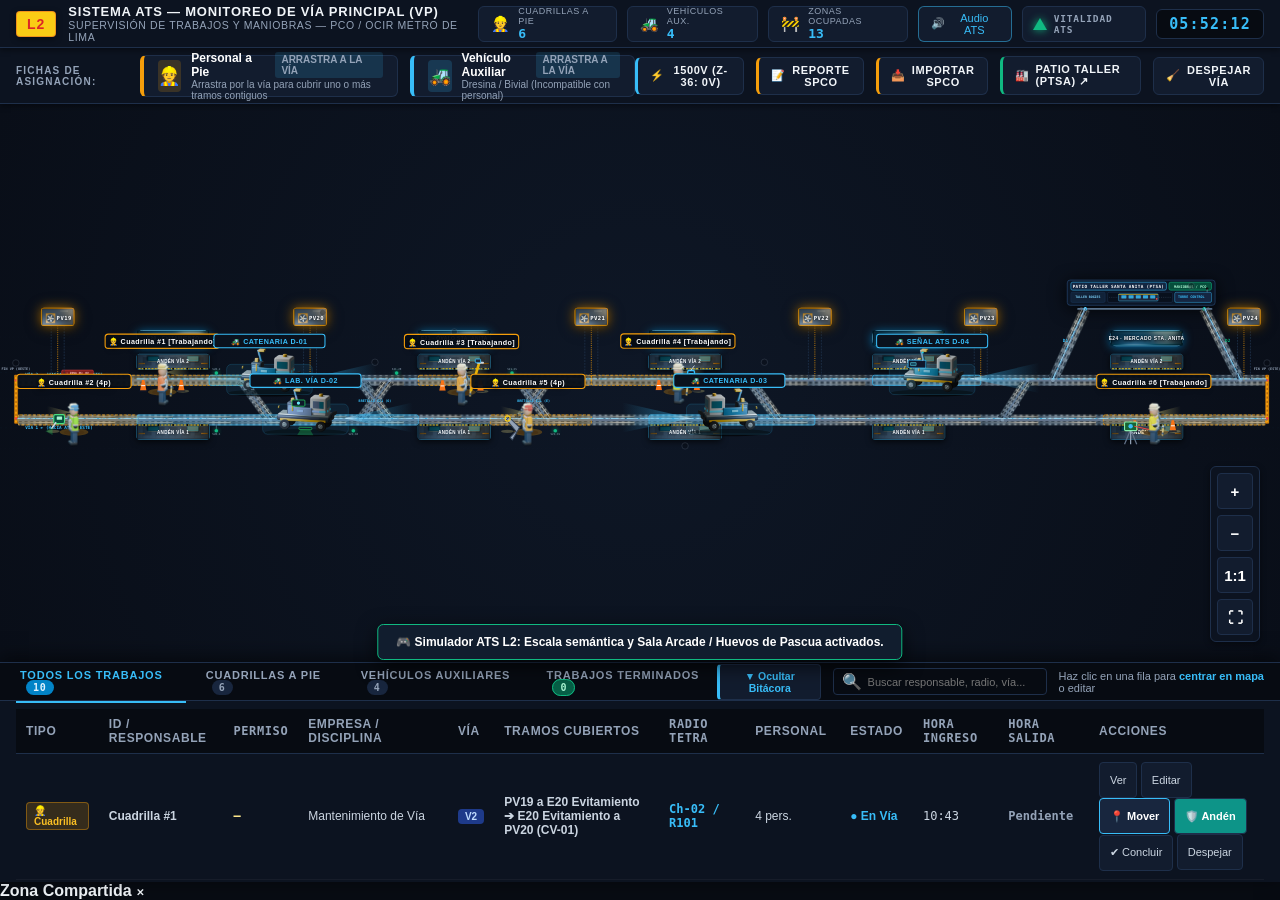
==== commit d4b84b4f: "Actualiza el monitoreo nocturno de vía principal" ====
--- a/Simulador ATS/index.html
+++ b/Simulador ATS/index.html
@@ -5,8 +5,8 @@
   <meta name="viewport" content="width=device-width, initial-scale=1.0, maximum-scale=1.0, user-scalable=no">
   <title>Simulador ATS — Monitoreo de Trabajos en Vía Principal | OCIR Línea 2</title>
   <link rel="stylesheet" href="css/base.css?v=20261114_01">
-  <link rel="stylesheet" href="css/track-svg.css?v=20261114_01">
-  <link rel="stylesheet" href="css/sprites-animations.css?v=20261114_01">
+  <link rel="stylesheet" href="css/track-svg.css?v=20261117_01">
+  <link rel="stylesheet" href="css/sprites-animations.css?v=20261117_07">
   <link rel="stylesheet" href="css/modals-dock.css?v=20261114_01">
 
 </head>
@@ -142,6 +142,24 @@
             <rect x="5" width="5" height="10" fill="#0f172a" />
           </pattern>
 
+          <!-- Módulo 3D prerenderizado en Blender; la línea ATS SVG se dibuja encima -->
+          <pattern id="vp-track-blender-pattern" width="160" height="30" patternUnits="userSpaceOnUse">
+            <image href="assets/sprites/vp/environment/track-module.png?v=20261116_01" width="160" height="30" preserveAspectRatio="none" />
+          </pattern>
+
+          <!-- Superficie modular de andén: textura fija, sin codificar estados ATS -->
+          <linearGradient id="vp-platform-surface" x1="0%" y1="0%" x2="0%" y2="100%">
+            <stop offset="0%" stop-color="#253a54" />
+            <stop offset="18%" stop-color="#172a41" />
+            <stop offset="100%" stop-color="#0c1727" />
+          </linearGradient>
+          <pattern id="vp-platform-panels" width="24" height="42" patternUnits="userSpaceOnUse">
+            <rect width="24" height="42" fill="url(#vp-platform-surface)" />
+            <path d="M0 1H24 M0 41H24" stroke="#8da4bd" stroke-opacity="0.22" stroke-width="1" />
+            <path d="M12 5V37" stroke="#607893" stroke-opacity="0.16" stroke-width="1" />
+            <path d="M2 4H8" stroke="#cbd5e1" stroke-opacity="0.12" stroke-width="1" />
+          </pattern>
+
           <!-- Degradados de Carrocería Pesada Industrial y Cabina Bivial -->
           <linearGradient id="veh-cab-paint" x1="0%" y1="0%" x2="0%" y2="100%">
             <stop offset="0%" stop-color="#fbbf24" />
@@ -244,25 +262,37 @@
           <line x1="0" y1="352" x2="3550" y2="352" stroke="#38bdf8" stroke-width="1.2" stroke-dasharray="6 8" opacity="0.35" />
         </g>
 
-        <!-- Capa de Franjas y Selección Multi-Zona de Vía -->
-        <g id="work-span-layer"></g>
-        <!-- Capa de previsualización durante arrastre (NO borra work-span-layer) -->
-        <g id="drag-selection-layer"></g>
-
         <!-- Capa de Ondulaciones (Ripples) al soltar fichas -->
         <g id="ripples-layer"></g>
 
         <!-- Capa de Zonas de Vía (Tramos Clicables y Exclusiones) -->
         <g id="track-zones-layer"></g>
 
-        <!-- Capa Interactiva de Catenaria 1500V DC (Hilos de Contacto por Tramo) -->
-        <g id="catenary-layer"></g>
-
         <!-- Capa de Infraestructura Fija (Vías, Cambiavías, Estaciones, Pozos) -->
         <g id="infrastructure-layer">
-          <!-- Durmientes de concreto (Ties/Sleepers) bajo vías principales -->
-          <line x1="50" y1="220" x2="3510" y2="220" stroke="#162238" stroke-width="13" stroke-dasharray="2 10" pointer-events="none" />
-          <line x1="50" y1="330" x2="3510" y2="330" stroke="#162238" stroke-width="13" stroke-dasharray="2 10" pointer-events="none" />
+          <!-- Lecho ferroviario fijo: balasto, durmientes y cantos metálicos.
+               La línea ATS principal queda encima y conserva sus colores/estados. -->
+          <line x1="50" y1="220" x2="3510" y2="220" stroke="#070d17" stroke-width="25" stroke-linecap="round" pointer-events="none" />
+          <line x1="50" y1="330" x2="3510" y2="330" stroke="#070d17" stroke-width="25" stroke-linecap="round" pointer-events="none" />
+          <line x1="50" y1="220" x2="3510" y2="220" stroke="#293b52" stroke-width="15" stroke-dasharray="5 11" stroke-linecap="butt" pointer-events="none" />
+          <line x1="50" y1="330" x2="3510" y2="330" stroke="#293b52" stroke-width="15" stroke-dasharray="5 11" stroke-linecap="butt" pointer-events="none" />
+          <line x1="50" y1="214.5" x2="3510" y2="214.5" stroke="#a8b8c8" stroke-opacity="0.48" stroke-width="1.2" pointer-events="none" />
+          <line x1="50" y1="225.5" x2="3510" y2="225.5" stroke="#a8b8c8" stroke-opacity="0.48" stroke-width="1.2" pointer-events="none" />
+          <line x1="50" y1="324.5" x2="3510" y2="324.5" stroke="#a8b8c8" stroke-opacity="0.48" stroke-width="1.2" pointer-events="none" />
+          <line x1="50" y1="335.5" x2="3510" y2="335.5" stroke="#a8b8c8" stroke-opacity="0.48" stroke-width="1.2" pointer-events="none" />
+          <!-- Textura 3D fija de Blender bajo los tramos interactivos -->
+          <rect x="50" y="205" width="3460" height="30" fill="url(#vp-track-blender-pattern)" pointer-events="none" />
+          <rect x="50" y="315" width="3460" height="30" fill="url(#vp-track-blender-pattern)" pointer-events="none" />
+          <!-- Bases 3D de cruces en capa inferior; las agujas/estados SVG van encima -->
+          <image class="blender-switch-rail" href="assets/sprites/vp/environment/track-module.png?v=20261116_01" x="0" y="-15" width="136.0" height="30" transform="translate(670, 220) rotate(54)" preserveAspectRatio="none" />
+          <image class="blender-switch-rail" href="assets/sprites/vp/environment/track-module.png?v=20261116_01" x="0" y="-15" width="136.0" height="30" transform="translate(1000, 220) rotate(54)" preserveAspectRatio="none" />
+          <image class="blender-switch-rail" href="assets/sprites/vp/environment/track-module.png?v=20261116_01" x="0" y="-15" width="136.0" height="30" transform="translate(1000, 330) rotate(-54)" preserveAspectRatio="none" />
+          <image class="blender-switch-rail" href="assets/sprites/vp/environment/track-module.png?v=20261116_01" x="0" y="-15" width="136.0" height="30" transform="translate(1440, 220) rotate(54)" preserveAspectRatio="none" />
+          <image class="blender-switch-rail" href="assets/sprites/vp/environment/track-module.png?v=20261116_01" x="0" y="-15" width="136.0" height="30" transform="translate(1440, 330) rotate(-54)" preserveAspectRatio="none" />
+          <image class="blender-switch-rail" href="assets/sprites/vp/environment/track-module.png?v=20261116_01" x="0" y="-15" width="136.0" height="30" transform="translate(2080, 220) rotate(54)" preserveAspectRatio="none" />
+          <image class="blender-switch-rail" href="assets/sprites/vp/environment/track-module.png?v=20261116_01" x="0" y="-15" width="130.4" height="30" transform="translate(2780, 330) rotate(-57.53)" preserveAspectRatio="none" />
+          <image class="blender-switch-rail" href="assets/sprites/vp/environment/track-module.png?v=20261116_01" x="0" y="-15" width="217.5" height="30" transform="translate(2920, 220) rotate(-65.56)" preserveAspectRatio="none" />
+          <image class="blender-switch-rail" href="assets/sprites/vp/environment/track-module.png?v=20261116_01" x="0" y="-15" width="221.8" height="30" transform="translate(3440, 220) rotate(-116.79)" preserveAspectRatio="none" />
 
           <!-- Paragolpes Extremo Oeste (Cola Maniobras Evitamiento) -->
           <g transform="translate(40, 205)">
@@ -385,30 +415,40 @@
           <circle cx="3010" cy="22" r="5" fill="#38bdf8" />
           <circle cx="3340" cy="22" r="5" fill="#10b981" />
 
-          <!-- DIAGONAL 1 (D1): Nace antes de E24 en Vía 2 y sube a PTSA (Y=220 a Y=22) -->
-          <g class="switch-group" id="ramal-ptsa-d1" data-switch-id="D1" title="Diagonal D1 hacia Patio Santa Anita">
-            <path d="M 2920,220 L 3010,22" fill="none" class="crossover-line" stroke-width="5" />
+            <!-- DIAGONAL 1 (D1): Nace antes de E24 en Vía 2 y sube a PTSA (Y=220 a Y=22) -->
+            <g class="switch-group" id="ramal-ptsa-d1" data-switch-id="D1" title="Diagonal D1 hacia Patio Santa Anita">
+              <path d="M 2920,220 L 3010,22" fill="none" class="crossover-line" stroke-width="5" />
             <circle cx="2920" cy="220" r="5" class="switch-point" />
             <text x="2955" y="115" fill="#38bdf8" font-size="12" font-weight="900" font-family="monospace" text-anchor="middle">D1</text>
           </g>
 
-          <!-- DIAGONAL 2 (D2): Nace pasando E24 en Vía 2 y sube a PTSA (Y=220 a Y=22) -->
-          <g class="switch-group" id="ramal-ptsa-d2" data-switch-id="D2" title="Diagonal D2 hacia Patio Santa Anita">
-            <path d="M 3440,220 L 3340,22" fill="none" class="crossover-line" stroke-width="5" />
+            <!-- DIAGONAL 2 (D2): Nace pasando E24 en Vía 2 y sube a PTSA (Y=220 a Y=22) -->
+            <g class="switch-group" id="ramal-ptsa-d2" data-switch-id="D2" title="Diagonal D2 hacia Patio Santa Anita">
+              <path d="M 3440,220 L 3340,22" fill="none" class="crossover-line" stroke-width="5" />
             <circle cx="3440" cy="220" r="5" class="switch-point" />
             <text x="3405" y="115" fill="#10b981" font-size="12" font-weight="900" font-family="monospace" text-anchor="middle">D2</text>
           </g>
         </g>
+
+        <!-- Ocupación/previsualización por encima del arte estático para que se lean los tramos -->
+        <g id="work-span-layer"></g>
+        <g id="drag-selection-layer"></g>
+
+        <!-- Catenaria por encima del arte estático para mantener visible el estado ATS -->
+        <g id="catenary-layer"></g>
 
         <!-- Capa de Estaciones y Andenes (E20 a E24) - Recuadro Ampliado sin rebasar límites del andén -->
         <g id="stations-layer">
           <!-- E20: Evitamiento (Centro X = 480) -->
           <g class="station-group" id="st-e20" transform="translate(380, 0)" title="Estación E20 Evitamiento">
-            <rect class="station-pill-badge" x="0" y="98" width="200" height="42" rx="21" />
-            <text class="station-pill-text" x="100" y="124">E20 · EVITAMIENTO</text>
+            <rect class="station-pill-badge" x="0" y="82" width="200" height="42" rx="21" />
+            <image class="station-sign-blender" href="assets/sprites/vp/environment/station-sign-module.png?v=20261116_01" x="0" y="82" width="200" height="42" preserveAspectRatio="none" />
+            <rect class="station-sign-glint" x="9" y="85" width="24" height="2" rx="1" pointer-events="none" />
+            <text class="station-pill-text" x="100" y="108">E20 · EVITAMIENTO</text>
             
             <!-- Andén Vía 2 con PSD LEDs y franja podotáctil amarilla -->
             <rect class="platform-box" x="0" y="148" width="200" height="42" rx="7" />
+            <image class="platform-blender-sprite" href="assets/sprites/vp/environment/platform-module.png?v=20261116_02" x="0" y="148" width="200" height="42" preserveAspectRatio="none" />
             <line x1="4" y1="188" x2="196" y2="188" stroke="#facc15" stroke-width="2.5" stroke-dasharray="6 3" />
             <circle cx="20" cy="188" r="2.5" class="psd-led-blink" />
             <circle cx="60" cy="188" r="2.5" class="psd-led-blink" />
@@ -419,6 +459,7 @@
 
             <!-- Andén Vía 1 con PSD LEDs y franja podotáctil amarilla -->
             <rect class="platform-box" x="0" y="342" width="200" height="42" rx="7" />
+            <image class="platform-blender-sprite" href="assets/sprites/vp/environment/platform-module.png?v=20261116_02" x="0" y="342" width="200" height="42" preserveAspectRatio="none" />
             <line x1="4" y1="344" x2="196" y2="344" stroke="#facc15" stroke-width="2.5" stroke-dasharray="6 3" />
             <circle cx="20" cy="344" r="2.5" class="psd-led-blink" />
             <circle cx="60" cy="344" r="2.5" class="psd-led-blink" />
@@ -430,10 +471,13 @@
 
           <!-- E21: Óvalo Santa Anita (Centro X = 1260) -->
           <g class="station-group" id="st-e21" transform="translate(1160, 0)" title="Estación E21 Óvalo Santa Anita">
-            <rect class="station-pill-badge" x="0" y="98" width="200" height="42" rx="21" />
-            <text class="station-pill-text" x="100" y="124">E21 · ÓVALO STA. ANITA</text>
+            <rect class="station-pill-badge" x="0" y="82" width="200" height="42" rx="21" />
+            <image class="station-sign-blender" href="assets/sprites/vp/environment/station-sign-module.png?v=20261116_01" x="0" y="82" width="200" height="42" preserveAspectRatio="none" />
+            <rect class="station-sign-glint" x="9" y="85" width="24" height="2" rx="1" pointer-events="none" />
+            <text class="station-pill-text" x="100" y="108">E21 · ÓVALO STA. ANITA</text>
             
             <rect class="platform-box" x="0" y="148" width="200" height="42" rx="7" />
+            <image class="platform-blender-sprite" href="assets/sprites/vp/environment/platform-module.png?v=20261116_02" x="0" y="148" width="200" height="42" preserveAspectRatio="none" />
             <line x1="4" y1="188" x2="196" y2="188" stroke="#facc15" stroke-width="2.5" stroke-dasharray="6 3" />
             <circle cx="20" cy="188" r="2.5" class="psd-led-blink" />
             <circle cx="60" cy="188" r="2.5" class="psd-led-blink" />
@@ -443,6 +487,7 @@
             <text class="platform-text" x="100" y="173">ANDÉN VÍA 2</text>
 
             <rect class="platform-box" x="0" y="342" width="200" height="42" rx="7" />
+            <image class="platform-blender-sprite" href="assets/sprites/vp/environment/platform-module.png?v=20261116_02" x="0" y="342" width="200" height="42" preserveAspectRatio="none" />
             <line x1="4" y1="344" x2="196" y2="344" stroke="#facc15" stroke-width="2.5" stroke-dasharray="6 3" />
             <circle cx="20" cy="344" r="2.5" class="psd-led-blink" />
             <circle cx="60" cy="344" r="2.5" class="psd-led-blink" />
@@ -454,10 +499,13 @@
 
           <!-- E22: Colectora Industrial (Centro X = 1900) -->
           <g class="station-group" id="st-e22" transform="translate(1800, 0)" title="Estación E22 Colectora Industrial">
-            <rect class="station-pill-badge" x="0" y="98" width="200" height="42" rx="21" />
-            <text class="station-pill-text" x="100" y="124">E22 · COLECTORA IND.</text>
+            <rect class="station-pill-badge" x="0" y="82" width="200" height="42" rx="21" />
+            <image class="station-sign-blender" href="assets/sprites/vp/environment/station-sign-module.png?v=20261116_01" x="0" y="82" width="200" height="42" preserveAspectRatio="none" />
+            <rect class="station-sign-glint" x="9" y="85" width="24" height="2" rx="1" pointer-events="none" />
+            <text class="station-pill-text" x="100" y="108">E22 · COLECTORA IND.</text>
             
             <rect class="platform-box" x="0" y="148" width="200" height="42" rx="7" />
+            <image class="platform-blender-sprite" href="assets/sprites/vp/environment/platform-module.png?v=20261116_02" x="0" y="148" width="200" height="42" preserveAspectRatio="none" />
             <line x1="4" y1="188" x2="196" y2="188" stroke="#facc15" stroke-width="2.5" stroke-dasharray="6 3" />
             <circle cx="20" cy="188" r="2.5" class="psd-led-blink" />
             <circle cx="60" cy="188" r="2.5" class="psd-led-blink" />
@@ -467,6 +515,7 @@
             <text class="platform-text" x="100" y="173">ANDÉN VÍA 2</text>
 
             <rect class="platform-box" x="0" y="342" width="200" height="42" rx="7" />
+            <image class="platform-blender-sprite" href="assets/sprites/vp/environment/platform-module.png?v=20261116_02" x="0" y="342" width="200" height="42" preserveAspectRatio="none" />
             <line x1="4" y1="344" x2="196" y2="344" stroke="#facc15" stroke-width="2.5" stroke-dasharray="6 3" />
             <circle cx="20" cy="344" r="2.5" class="psd-led-blink" />
             <circle cx="60" cy="344" r="2.5" class="psd-led-blink" />
@@ -478,10 +527,13 @@
 
           <!-- E23: Hermilio Valdizán (Centro X = 2520) -->
           <g class="station-group" id="st-e23" transform="translate(2420, 0)" title="Estación E23 Hermilio Valdizán">
-            <rect class="station-pill-badge" x="0" y="98" width="200" height="42" rx="21" />
-            <text class="station-pill-text" x="100" y="124">E23 · H. VALDIZÁN</text>
+            <rect class="station-pill-badge" x="0" y="82" width="200" height="42" rx="21" />
+            <image class="station-sign-blender" href="assets/sprites/vp/environment/station-sign-module.png?v=20261116_01" x="0" y="82" width="200" height="42" preserveAspectRatio="none" />
+            <rect class="station-sign-glint" x="9" y="85" width="24" height="2" rx="1" pointer-events="none" />
+            <text class="station-pill-text" x="100" y="108">E23 · H. VALDIZÁN</text>
             
             <rect class="platform-box" x="0" y="148" width="200" height="42" rx="7" />
+            <image class="platform-blender-sprite" href="assets/sprites/vp/environment/platform-module.png?v=20261116_02" x="0" y="148" width="200" height="42" preserveAspectRatio="none" />
             <line x1="4" y1="188" x2="196" y2="188" stroke="#facc15" stroke-width="2.5" stroke-dasharray="6 3" />
             <circle cx="20" cy="188" r="2.5" class="psd-led-blink" />
             <circle cx="60" cy="188" r="2.5" class="psd-led-blink" />
@@ -491,6 +543,7 @@
             <text class="platform-text" x="100" y="173">ANDÉN VÍA 2</text>
 
             <rect class="platform-box" x="0" y="342" width="200" height="42" rx="7" />
+            <image class="platform-blender-sprite" href="assets/sprites/vp/environment/platform-module.png?v=20261116_02" x="0" y="342" width="200" height="42" preserveAspectRatio="none" />
             <line x1="4" y1="344" x2="196" y2="344" stroke="#facc15" stroke-width="2.5" stroke-dasharray="6 3" />
             <circle cx="20" cy="344" r="2.5" class="psd-led-blink" />
             <circle cx="60" cy="344" r="2.5" class="psd-led-blink" />
@@ -502,10 +555,13 @@
 
           <!-- E24: Mercado Santa Anita (Centro X = 3180) -->
           <g class="station-group" id="st-e24" transform="translate(3080, 0)" title="Estación E24 Mercado Santa Anita">
-            <rect class="station-pill-badge" x="0" y="98" width="200" height="42" rx="21" />
-            <text class="station-pill-text" x="100" y="124">E24 · MERCADO STA. ANITA</text>
+            <rect class="station-pill-badge" x="0" y="82" width="200" height="42" rx="21" />
+            <image class="station-sign-blender" href="assets/sprites/vp/environment/station-sign-module.png?v=20261116_01" x="0" y="82" width="200" height="42" preserveAspectRatio="none" />
+            <rect class="station-sign-glint" x="9" y="85" width="24" height="2" rx="1" pointer-events="none" />
+            <text class="station-pill-text" x="100" y="108">E24 · MERCADO STA. ANITA</text>
             
             <rect class="platform-box" x="0" y="148" width="200" height="42" rx="7" />
+            <image class="platform-blender-sprite" href="assets/sprites/vp/environment/platform-module.png?v=20261116_02" x="0" y="148" width="200" height="42" preserveAspectRatio="none" />
             <line x1="4" y1="188" x2="196" y2="188" stroke="#facc15" stroke-width="2.5" stroke-dasharray="6 3" />
             <circle cx="20" cy="188" r="2.5" class="psd-led-blink" />
             <circle cx="60" cy="188" r="2.5" class="psd-led-blink" />
@@ -515,6 +571,7 @@
             <text class="platform-text" x="100" y="173">ANDÉN VÍA 2</text>
 
             <rect class="platform-box" x="0" y="342" width="200" height="42" rx="7" />
+            <image class="platform-blender-sprite" href="assets/sprites/vp/environment/platform-module.png?v=20261116_02" x="0" y="342" width="200" height="42" preserveAspectRatio="none" />
             <line x1="4" y1="344" x2="196" y2="344" stroke="#facc15" stroke-width="2.5" stroke-dasharray="6 3" />
             <circle cx="20" cy="344" r="2.5" class="psd-led-blink" />
             <circle cx="60" cy="344" r="2.5" class="psd-led-blink" />
@@ -536,11 +593,10 @@
             <line x1="-36" y1="8" x2="36" y2="8" stroke="#475569" stroke-width="1.8" />
             <line x1="-36" y1="13" x2="36" y2="13" stroke="#475569" stroke-width="1.8" />
             <!-- Ventilador Industrial Ampliado -->
-            <!-- Ventilador Industrial con Rotación Nativa SVG Centrada en (-20, 28) -->
+            <!-- Ventilador Industrial con Rotación CSS Centrada en (-20, 28) -->
             <circle cx="-20" cy="28" r="14" fill="#070c14" stroke="#f59e0b" stroke-width="2" />
             <g transform="translate(-20, 28)">
               <g class="pozo-fan-blades">
-                <animateTransform attributeName="transform" type="rotate" from="0 0 0" to="360 0 0" dur="0.75s" repeatCount="indefinite" />
                 <circle cx="0" cy="0" r="9" fill="none" stroke="#475569" stroke-width="1.2" />
                 <!-- 8 Aspas Axiales de Turboventilación -->
                 <line x1="-10" y1="0" x2="10" y2="0" stroke="#fde68a" stroke-width="2.2" stroke-linecap="round" />
@@ -551,6 +607,8 @@
                 <circle cx="0" cy="0" r="3.8" fill="#f59e0b" stroke="#78350f" stroke-width="0.8" />
               </g>
             </g>
+            <image class="pozo-blender-header" x="-45" y="0" width="90" height="48" href="assets/sprites/vp/environment/pv-header-static.png?v=20261116_01" preserveAspectRatio="none" />
+            <image class="pozo-blender-rotor" x="-34" y="14" width="28" height="28" href="assets/sprites/vp/environment/pv-rotor.png?v=20261116_01" preserveAspectRatio="none" />
             <text class="pozo-label-large" x="18" y="34">PV19</text>
           </g>
 
@@ -562,11 +620,10 @@
             <rect class="pozo-tower-large" x="-45" y="0" width="90" height="48" />
             <line x1="-36" y1="8" x2="36" y2="8" stroke="#475569" stroke-width="1.8" />
             <line x1="-36" y1="13" x2="36" y2="13" stroke="#475569" stroke-width="1.8" />
-            <!-- Ventilador Industrial con Rotación Nativa SVG Centrada en (-20, 28) -->
+            <!-- Ventilador Industrial con Rotación CSS Centrada en (-20, 28) -->
             <circle cx="-20" cy="28" r="14" fill="#070c14" stroke="#f59e0b" stroke-width="2" />
             <g transform="translate(-20, 28)">
               <g class="pozo-fan-blades">
-                <animateTransform attributeName="transform" type="rotate" from="0 0 0" to="360 0 0" dur="0.75s" repeatCount="indefinite" />
                 <circle cx="0" cy="0" r="9" fill="none" stroke="#475569" stroke-width="1.2" />
                 <!-- 8 Aspas Axiales de Turboventilación -->
                 <line x1="-10" y1="0" x2="10" y2="0" stroke="#fde68a" stroke-width="2.2" stroke-linecap="round" />
@@ -577,6 +634,8 @@
                 <circle cx="0" cy="0" r="3.8" fill="#f59e0b" stroke="#78350f" stroke-width="0.8" />
               </g>
             </g>
+            <image class="pozo-blender-header" x="-45" y="0" width="90" height="48" href="assets/sprites/vp/environment/pv-header-static.png?v=20261116_01" preserveAspectRatio="none" />
+            <image class="pozo-blender-rotor" x="-34" y="14" width="28" height="28" href="assets/sprites/vp/environment/pv-rotor.png?v=20261116_01" preserveAspectRatio="none" />
             <text class="pozo-label-large" x="18" y="34">PV20</text>
           </g>
 
@@ -588,11 +647,10 @@
             <rect class="pozo-tower-large" x="-45" y="0" width="90" height="48" />
             <line x1="-36" y1="8" x2="36" y2="8" stroke="#475569" stroke-width="1.8" />
             <line x1="-36" y1="13" x2="36" y2="13" stroke="#475569" stroke-width="1.8" />
-            <!-- Ventilador Industrial con Rotación Nativa SVG Centrada en (-20, 28) -->
+            <!-- Ventilador Industrial con Rotación CSS Centrada en (-20, 28) -->
             <circle cx="-20" cy="28" r="14" fill="#070c14" stroke="#f59e0b" stroke-width="2" />
             <g transform="translate(-20, 28)">
               <g class="pozo-fan-blades">
-                <animateTransform attributeName="transform" type="rotate" from="0 0 0" to="360 0 0" dur="0.75s" repeatCount="indefinite" />
                 <circle cx="0" cy="0" r="9" fill="none" stroke="#475569" stroke-width="1.2" />
                 <!-- 8 Aspas Axiales de Turboventilación -->
                 <line x1="-10" y1="0" x2="10" y2="0" stroke="#fde68a" stroke-width="2.2" stroke-linecap="round" />
@@ -603,6 +661,8 @@
                 <circle cx="0" cy="0" r="3.8" fill="#f59e0b" stroke="#78350f" stroke-width="0.8" />
               </g>
             </g>
+            <image class="pozo-blender-header" x="-45" y="0" width="90" height="48" href="assets/sprites/vp/environment/pv-header-static.png?v=20261116_01" preserveAspectRatio="none" />
+            <image class="pozo-blender-rotor" x="-34" y="14" width="28" height="28" href="assets/sprites/vp/environment/pv-rotor.png?v=20261116_01" preserveAspectRatio="none" />
             <text class="pozo-label-large" x="18" y="34">PV21</text>
           </g>
 
@@ -614,11 +674,10 @@
             <rect class="pozo-tower-large" x="-45" y="0" width="90" height="48" />
             <line x1="-36" y1="8" x2="36" y2="8" stroke="#475569" stroke-width="1.8" />
             <line x1="-36" y1="13" x2="36" y2="13" stroke="#475569" stroke-width="1.8" />
-            <!-- Ventilador Industrial con Rotación Nativa SVG Centrada en (-20, 28) -->
+            <!-- Ventilador Industrial con Rotación CSS Centrada en (-20, 28) -->
             <circle cx="-20" cy="28" r="14" fill="#070c14" stroke="#f59e0b" stroke-width="2" />
             <g transform="translate(-20, 28)">
               <g class="pozo-fan-blades">
-                <animateTransform attributeName="transform" type="rotate" from="0 0 0" to="360 0 0" dur="0.75s" repeatCount="indefinite" />
                 <circle cx="0" cy="0" r="9" fill="none" stroke="#475569" stroke-width="1.2" />
                 <!-- 8 Aspas Axiales de Turboventilación -->
                 <line x1="-10" y1="0" x2="10" y2="0" stroke="#fde68a" stroke-width="2.2" stroke-linecap="round" />
@@ -629,6 +688,8 @@
                 <circle cx="0" cy="0" r="3.8" fill="#f59e0b" stroke="#78350f" stroke-width="0.8" />
               </g>
             </g>
+            <image class="pozo-blender-header" x="-45" y="0" width="90" height="48" href="assets/sprites/vp/environment/pv-header-static.png?v=20261116_01" preserveAspectRatio="none" />
+            <image class="pozo-blender-rotor" x="-34" y="14" width="28" height="28" href="assets/sprites/vp/environment/pv-rotor.png?v=20261116_01" preserveAspectRatio="none" />
             <text class="pozo-label-large" x="18" y="34">PV22</text>
           </g>
 
@@ -640,11 +701,10 @@
             <rect class="pozo-tower-large" x="-45" y="0" width="90" height="48" />
             <line x1="-36" y1="8" x2="36" y2="8" stroke="#475569" stroke-width="1.8" />
             <line x1="-36" y1="13" x2="36" y2="13" stroke="#475569" stroke-width="1.8" />
-            <!-- Ventilador Industrial con Rotación Nativa SVG Centrada en (-20, 28) -->
+            <!-- Ventilador Industrial con Rotación CSS Centrada en (-20, 28) -->
             <circle cx="-20" cy="28" r="14" fill="#070c14" stroke="#f59e0b" stroke-width="2" />
             <g transform="translate(-20, 28)">
               <g class="pozo-fan-blades">
-                <animateTransform attributeName="transform" type="rotate" from="0 0 0" to="360 0 0" dur="0.75s" repeatCount="indefinite" />
                 <circle cx="0" cy="0" r="9" fill="none" stroke="#475569" stroke-width="1.2" />
                 <!-- 8 Aspas Axiales de Turboventilación -->
                 <line x1="-10" y1="0" x2="10" y2="0" stroke="#fde68a" stroke-width="2.2" stroke-linecap="round" />
@@ -655,6 +715,8 @@
                 <circle cx="0" cy="0" r="3.8" fill="#f59e0b" stroke="#78350f" stroke-width="0.8" />
               </g>
             </g>
+            <image class="pozo-blender-header" x="-45" y="0" width="90" height="48" href="assets/sprites/vp/environment/pv-header-static.png?v=20261116_01" preserveAspectRatio="none" />
+            <image class="pozo-blender-rotor" x="-34" y="14" width="28" height="28" href="assets/sprites/vp/environment/pv-rotor.png?v=20261116_01" preserveAspectRatio="none" />
             <text class="pozo-label-large" x="18" y="34">PV23</text>
           </g>
 
@@ -666,11 +728,10 @@
             <rect class="pozo-tower-large" x="-45" y="0" width="90" height="48" />
             <line x1="-36" y1="8" x2="36" y2="8" stroke="#475569" stroke-width="1.8" />
             <line x1="-36" y1="13" x2="36" y2="13" stroke="#475569" stroke-width="1.8" />
-            <!-- Ventilador Industrial con Rotación Nativa SVG Centrada en (-20, 28) -->
+            <!-- Ventilador Industrial con Rotación CSS Centrada en (-20, 28) -->
             <circle cx="-20" cy="28" r="14" fill="#070c14" stroke="#f59e0b" stroke-width="2" />
             <g transform="translate(-20, 28)">
               <g class="pozo-fan-blades">
-                <animateTransform attributeName="transform" type="rotate" from="0 0 0" to="360 0 0" dur="0.75s" repeatCount="indefinite" />
                 <circle cx="0" cy="0" r="9" fill="none" stroke="#475569" stroke-width="1.2" />
                 <!-- 8 Aspas Axiales de Turboventilación -->
                 <line x1="-10" y1="0" x2="10" y2="0" stroke="#fde68a" stroke-width="2.2" stroke-linecap="round" />
@@ -681,6 +742,8 @@
                 <circle cx="0" cy="0" r="3.8" fill="#f59e0b" stroke="#78350f" stroke-width="0.8" />
               </g>
             </g>
+            <image class="pozo-blender-header" x="-45" y="0" width="90" height="48" href="assets/sprites/vp/environment/pv-header-static.png?v=20261116_01" preserveAspectRatio="none" />
+            <image class="pozo-blender-rotor" x="-34" y="14" width="28" height="28" href="assets/sprites/vp/environment/pv-rotor.png?v=20261116_01" preserveAspectRatio="none" />
             <text class="pozo-label-large" x="18" y="34">PV24</text>
           </g>
         </g>
@@ -1257,10 +1320,10 @@
   <script src="js/vp/config-topology.js?v=20261114_01"></script>
   <script src="js/vp/safety-interlocking.js?v=20261114_01"></script>
   <script src="js/vp/audio-arcade.js?v=20261114_02"></script>
-  <script src="js/vp/sprites-catalog.js?v=20261114_01"></script>
-  <script src="js/vp/render-map.js?v=20261114_01"></script>
-  <script src="js/vp/drag-interactions.js?v=20261114_01"></script>
-  <script src="js/vp/animation-engine.js?v=20261114_01"></script>
+  <script src="js/vp/sprites-catalog.js?v=20261117_09"></script>
+  <script src="js/vp/render-map.js?v=20261117_04"></script>
+  <script src="js/vp/drag-interactions.js?v=20261117_04"></script>
+  <script src="js/vp/animation-engine.js?v=20261117_07"></script>
   <script src="js/vp/dock-reports.js?v=20261114_01"></script>
   <script src="js/vp/importador-spco.js?v=20261114_01"></script>
 </body>
--- a/Simulador ATS/css/track-svg.css
+++ b/Simulador ATS/css/track-svg.css
@@ -70,11 +70,13 @@
 /* Insignia Principal de Estación */
 .station-pill-badge {
   fill: #0284c7;
-  stroke: #38bdf8;
-  stroke-width: 1.5px;
+  stroke: #7dd3fc;
+  stroke-width: 2.5px;
   rx: 15px;
-  filter: drop-shadow(0 3px 8px rgba(0, 0, 0, 0.4));
+  filter: drop-shadow(0 4px 14px rgba(2, 132, 199, 0.75));
   transition: all 0.2s var(--ease-out);
+  transform-box: fill-box;
+  transform-origin: center;
 }
 
 .station-group:hover .station-pill-badge {
@@ -85,33 +87,45 @@
 
 .station-pill-text {
   fill: #ffffff;
-  font-size: 12px;
+  font-size: 13.5px;
   font-weight: 900;
-  letter-spacing: 0.8px;
+  letter-spacing: 1.2px;
   text-anchor: middle;
+  paint-order: stroke fill;
+  stroke: #09203a;
+  stroke-width: 0.7px;
+  stroke-linejoin: round;
+  filter: drop-shadow(0 2px 3px rgba(0, 0, 0, 0.9));
 }
 
 /* Andenes (Plataformas) de Estación */
 .platform-box {
-  fill: #142238;
-  stroke: #2b456b;
-  stroke-width: 1.5px;
+  fill: url(#vp-platform-panels);
+  stroke: #38bdf8;
+  stroke-width: 1.8px;
   rx: 6px;
-  transition: all 0.2s var(--ease-out);
+  filter: drop-shadow(0 5px 9px rgba(0, 0, 0, 0.72));
+  transition: stroke 0.2s var(--ease-out), filter 0.2s var(--ease-out);
+}
+
+#track-svg .platform-blender-sprite {
+  pointer-events: none;
+  transform-box: fill-box;
+  transform-origin: center;
+  transition: transform 0.18s var(--ease-out);
 }
 
 .station-group:hover .platform-box {
-  fill: #1c304f;
   stroke: var(--accent-cyan);
-  filter: drop-shadow(0 0 10px rgba(56, 189, 248, 0.4));
+  filter: drop-shadow(0 5px 12px rgba(0, 0, 0, 0.72));
 }
 
 .platform-text {
   fill: #f8fafc;
-  font-size: 11.5px;
-  font-weight: 800;
+  font-size: 12.5px;
+  font-weight: 900;
   text-anchor: middle;
-  letter-spacing: 0.8px;
+  letter-spacing: 1px;
 }
 
 /* Pozos de Ventilación (PV) - Alta Visibilidad y Espaciado Generoso */
@@ -140,9 +154,39 @@
   text-anchor: middle;
 }
 
+/* Pozos de Ventilación (PV) Gigantes de Alta Visibilidad en Pantalla Completa */
+.pozo-tower-large {
+  fill: #151e30;
+  stroke: #f59e0b;
+  stroke-width: 2.8px;
+  rx: 7px;
+  filter: drop-shadow(0 0 16px rgba(245, 158, 11, 0.65)) drop-shadow(0 6px 14px rgba(0, 0, 0, 0.8));
+  transition: all 0.2s ease-out;
+}
+
+.pozo-group:hover .pozo-tower-large {
+  fill: #223250;
+  stroke: #fbbf24;
+  filter: drop-shadow(0 0 24px rgba(245, 158, 11, 0.95));
+}
+
+.pozo-label-large {
+  fill: #ffffff;
+  font-family: ui-monospace, SFMono-Regular, Menlo, monospace;
+  font-size: 15.5px;
+  font-weight: 900;
+  letter-spacing: 1.2px;
+  text-anchor: middle;
+  filter: drop-shadow(0 2px 4px rgba(0, 0, 0, 0.9));
+}
+
 /* Cambiavías / Bretelles */
 .switch-group {
   cursor: pointer;
+}
+
+#track-svg .blender-switch-rail {
+  pointer-events: none;
 }
 
 .crossover-line {
@@ -332,60 +376,126 @@
 }
 
 /* ==========================================================================
-   19. ESTILOS DE ESTACIONES, ANDENES Y POZOS DE VENTILACIÓN AMPLIADOS
+   19. MICROINTERACCIONES DE ESTACIÓN Y ROTACIÓN DECORATIVA DE POZOS (VP)
    ========================================================================== */
-.station-pill-badge {
-  fill: #0284c7 !important;
-  stroke: #7dd3fc !important;
-  stroke-width: 2.5px !important;
-  filter: drop-shadow(0 4px 14px rgba(2, 132, 199, 0.75)) !important;
-}
-
-.station-pill-text {
-  font-size: 13.5px !important;
-  font-weight: 900 !important;
-  letter-spacing: 1.2px !important;
-}
-
-.platform-box {
-  fill: #0f1c30 !important;
-  stroke: #38bdf8 !important;
-  stroke-width: 2px !important;
-  filter: drop-shadow(0 4px 12px rgba(0, 0, 0, 0.65)) !important;
-}
-
-.platform-text {
-  font-size: 12.5px !important;
-  font-weight: 900 !important;
-  letter-spacing: 1px !important;
-}
-
-/* Pozos de Ventilación (PV) Gigantes de Alta Visibilidad en Pantalla Completa */
-.pozo-tower-large {
-  fill: #151e30 !important;
-  stroke: #f59e0b !important;
-  stroke-width: 2.8px !important;
-  rx: 7px !important;
-  filter: drop-shadow(0 0 16px rgba(245, 158, 11, 0.65)) drop-shadow(0 6px 14px rgba(0, 0, 0, 0.8)) !important;
-  transition: all 0.2s ease-out;
-}
-
-.pozo-group:hover .pozo-tower-large {
-  fill: #223250 !important;
-  stroke: #fbbf24 !important;
-  filter: drop-shadow(0 0 24px rgba(245, 158, 11, 0.95)) !important;
-}
-
-.pozo-label-large {
-  fill: #ffffff !important;
-  font-family: ui-monospace, SFMono-Regular, Menlo, monospace !important;
-  font-size: 15.5px !important;
-  font-weight: 900 !important;
-  letter-spacing: 1.2px !important;
-  filter: drop-shadow(0 2px 4px rgba(0, 0, 0, 0.9));
-}
-
-/* Rotación de aspas de pozos manejada nativamente en SVG con <animateTransform> para centrado absoluto en (0,0) */
-.pozo-fan-blades {
-  pointer-events: none;
-}+
+/* Elevación/escala mínima al pasar el mouse: solo transform/opacity, ~180ms */
+#track-svg .station-pill-text,
+#track-svg .platform-text {
+  transition: transform 0.18s var(--ease-out);
+}
+
+#track-svg .station-sign-blender {
+  pointer-events: none;
+  transform-box: fill-box;
+  transform-origin: center;
+  transition: transform 0.18s var(--ease-out);
+}
+
+#track-svg .station-group:hover .station-pill-badge {
+  transform: translateY(-2px) scale(1.02);
+}
+
+#track-svg .station-group:hover .station-sign-blender {
+  transform: translateY(-2px) scale(1.02);
+}
+
+#track-svg .station-group:hover .platform-box,
+#track-svg .station-group:hover .platform-blender-sprite,
+#track-svg .station-group:hover .platform-text,
+#track-svg .station-group:hover .station-pill-text {
+  transform: translateY(-1px);
+}
+
+/* Reflejo ambiental del rótulo: decoración lenta, no representa estado de estación */
+#track-svg .station-sign-glint {
+  fill: #e0f2fe;
+  opacity: 0;
+  pointer-events: none;
+  transform-box: fill-box;
+  animation: stationSignSweep 5.8s ease-in-out infinite;
+}
+
+#track-svg #st-e21 .station-sign-glint { animation-delay: -1.2s; }
+#track-svg #st-e22 .station-sign-glint { animation-delay: -2.4s; }
+#track-svg #st-e23 .station-sign-glint { animation-delay: -3.6s; }
+#track-svg #st-e24 .station-sign-glint { animation-delay: -4.8s; }
+
+@keyframes stationSignSweep {
+  0%, 12%, 100% { opacity: 0; transform: translateX(0); }
+  18% { opacity: 0.2; }
+  42% { opacity: 0.08; transform: translateX(145px); }
+  48% { opacity: 0; transform: translateX(145px); }
+}
+
+/* Superficie de andén legible a zoom cercano y con contraste también en vista general */
+#track-svg .platform-box {
+  paint-order: fill stroke;
+}
+
+/* Aspas SVG heredadas quedan estáticas como fallback bajo la cabecera Blender */
+#track-svg .pozo-fan-blades {
+  pointer-events: none;
+}
+
+/* Cabecera y rotor PV renderizados en Blender; solo el rotor prerenderizado gira */
+#track-svg .pozo-blender-header {
+  pointer-events: none;
+  transform-box: fill-box;
+  transform-origin: center;
+  transition: transform 0.16s var(--ease-out);
+}
+
+#track-svg .pozo-blender-rotor {
+  pointer-events: none;
+  transform-box: fill-box;
+  transform-origin: center;
+  animation: pozoBlenderRotor 5s linear infinite;
+}
+
+#track-svg .pozo-group:hover .pozo-blender-header {
+  transform: translateY(-1px);
+}
+
+#track-svg .pozo-group:nth-of-type(2) .pozo-blender-rotor { animation-delay: -0.8s; }
+#track-svg .pozo-group:nth-of-type(3) .pozo-blender-rotor { animation-delay: -1.6s; }
+#track-svg .pozo-group:nth-of-type(4) .pozo-blender-rotor { animation-delay: -2.4s; }
+#track-svg .pozo-group:nth-of-type(5) .pozo-blender-rotor { animation-delay: -3.2s; }
+#track-svg .pozo-group:nth-of-type(6) .pozo-blender-rotor { animation-delay: -4s; }
+
+@keyframes pozoBlenderRotor {
+  from { transform: rotate(0deg); }
+  to { transform: rotate(360deg); }
+}
+
+/* Reduced-motion: se congelan loops decorativos y microinteracciones, no el estado */
+@media (prefers-reduced-motion: reduce) {
+  #track-svg .pozo-fan-blades {
+    animation: none;
+  }
+
+  #track-svg .pozo-blender-rotor {
+    animation: none;
+    transform: none;
+  }
+
+  #track-svg .pozo-group:hover .pozo-blender-header {
+    transform: none;
+    transition: none;
+  }
+
+  #track-svg .station-group:hover .station-pill-badge,
+  #track-svg .station-group:hover .station-sign-blender,
+  #track-svg .station-group:hover .platform-box,
+  #track-svg .station-group:hover .platform-blender-sprite,
+  #track-svg .station-group:hover .platform-text,
+  #track-svg .station-group:hover .station-pill-text {
+    transform: none;
+    transition: none;
+  }
+
+  #track-svg .station-sign-glint {
+    animation: none;
+    opacity: 0;
+  }
+}
--- a/Simulador ATS/css/sprites-animations.css
+++ b/Simulador ATS/css/sprites-animations.css
@@ -213,15 +213,13 @@
   100% { opacity: 1; filter: drop-shadow(0 0 16px #ef4444); }
 }
 
-/* Ruedas giratorias de acero del vehículo auxiliar */
+/* Ruedas giratorias de acero del vehículo auxiliar:
+   SIN animation CSS. El giro lo escribe tick() (animation-engine.js) en el
+   atributo transform según la distancia recorrida, y se congela cuando
+   blend <= 0.02 (vehículo detenido). Una animation aquí pisaría el atributo
+   y las ruedas girarían incluso paradas. */
 .veh-wheel-spoke {
   transform-origin: center;
-  animation: wheelRotate 0.4s linear infinite;
-}
-
-@keyframes wheelRotate {
-  from { transform: rotate(0deg); }
-  to { transform: rotate(360deg); }
 }
 
 /* Humo de escape diesel animado (Aros que ascienden y se disipan) */
@@ -339,7 +337,7 @@
   .veh-visual .crew-work-sparks,
   .veh-exhaust-flapper,
   .vehicle-work-indicator {
-    animation: none;
+    animation: none !important;
   }
 }
 
@@ -363,6 +361,129 @@
   0% { transform: translate(0, 0) rotate(0deg); }
   50% { transform: translate(1px, 2px) rotate(4deg); }
   100% { transform: translate(-0.5px, -1px) rotate(-2deg); }
+}
+
+/* Herramienta de faena por especialidad. Cada variante usa un gesto distinto. */
+#track-svg .crew-role-accessory.crew-tamper-tool:not(.is-working) {
+  animation: none;
+}
+
+#track-svg .crew-role-accessory:not(.is-working) .crew-work-sparks {
+  display: none;
+  animation: none;
+}
+
+#track-svg .crew-tool-tamping.is-working {
+  transform-origin: 3px -4px;
+  animation: crewToolTamping 0.42s ease-in-out infinite;
+}
+#track-svg .crew-tool-radio.is-working {
+  transform-origin: 5px -3px;
+  animation: crewToolRadioCheck 1.8s ease-in-out infinite;
+}
+#track-svg .crew-tool-welding.is-working {
+  transform-origin: 0 2px;
+  animation: crewToolWelding 0.62s ease-in-out infinite;
+}
+#track-svg .crew-tool-ultrasonic.is-working {
+  transform-origin: 2px 3px;
+  animation: crewToolUltrasonic 1.25s ease-in-out infinite;
+}
+#track-svg .crew-tool-catenary.is-working {
+  transform-origin: 3px -5px;
+  animation: crewToolCatenary 2.1s ease-in-out infinite;
+}
+#track-svg .crew-tool-switch.is-working {
+  transform-origin: 1px 2px;
+  animation: crewToolSwitch 0.58s ease-in-out infinite;
+}
+#track-svg .crew-tool-survey.is-working {
+  transform-origin: 0 1px;
+  animation: crewToolSurvey 1.5s ease-in-out infinite;
+}
+#track-svg .crew-tool-fiber.is-working {
+  transform-origin: 3px 1px;
+  animation: crewToolFiber 1.35s ease-in-out infinite;
+}
+#track-svg .crew-tool-cutting.is-working {
+  transform-origin: 5px 3px;
+  animation: crewToolCutting 0.16s linear infinite;
+}
+#track-svg .crew-tool-flagman.is-working {
+  transform-origin: 1px 1px;
+  animation: crewToolFlagman 1.9s ease-in-out infinite;
+}
+
+@keyframes crewToolTamping {
+  0%, 100% { transform: translate(0, 0) rotate(-2deg); }
+  50% { transform: translate(1px, 2px) rotate(5deg); }
+}
+@keyframes crewToolRadioCheck {
+  0%, 70%, 100% { transform: rotate(0deg); }
+  82% { transform: rotate(-8deg); }
+  92% { transform: rotate(3deg); }
+}
+@keyframes crewToolWelding {
+  0%, 100% { transform: translate(0, 0) rotate(1deg); }
+  50% { transform: translate(1px, 1px) rotate(-2deg); }
+}
+@keyframes crewToolUltrasonic {
+  0%, 100% { transform: rotate(-4deg); }
+  50% { transform: rotate(5deg); }
+}
+@keyframes crewToolCatenary {
+  0%, 100% { transform: rotate(-2deg); }
+  50% { transform: rotate(3deg); }
+}
+@keyframes crewToolSwitch {
+  0%, 100% { transform: rotate(-6deg); }
+  50% { transform: rotate(8deg); }
+}
+@keyframes crewToolSurvey {
+  0%, 100% { transform: translateY(0); }
+  50% { transform: translateY(-1px); }
+}
+@keyframes crewToolFiber {
+  0%, 100% { transform: rotate(-3deg); }
+  50% { transform: rotate(4deg); }
+}
+@keyframes crewToolCutting {
+  0%, 100% { transform: translate(0, 0); }
+  50% { transform: translate(-0.7px, 0.8px); }
+}
+@keyframes crewToolFlagman {
+  0%, 100% { transform: rotate(-5deg); }
+  50% { transform: rotate(7deg); }
+}
+
+@media (prefers-reduced-motion: reduce) {
+  #track-svg .crew-tool-tamping,
+  #track-svg .crew-tool-radio,
+  #track-svg .crew-tool-welding,
+  #track-svg .crew-tool-ultrasonic,
+  #track-svg .crew-tool-catenary,
+  #track-svg .crew-tool-switch,
+  #track-svg .crew-tool-survey,
+  #track-svg .crew-tool-fiber,
+  #track-svg .crew-tool-cutting,
+  #track-svg .crew-tool-flagman,
+  #track-svg .weld-spark-cascade,
+  #track-svg .saw-spark-spray,
+  #track-svg .surveyor-laser-beam,
+  #track-svg .ultrasonic-radar-beam,
+  #track-svg .vehicle-token .beacon-strobe-a,
+  #track-svg .vehicle-token .beacon-strobe-b,
+  #track-svg .vehicle-token .veh-exhaust-flapper,
+  #track-svg .vehicle-token .veh-crane-load-sway,
+  #track-svg .vehicle-token .veh-scissor-lift-group,
+  #track-svg .vehicle-token .veh-rescue-strobe-red,
+  #track-svg .vehicle-token .veh-rescue-strobe-blue,
+  #track-svg .vehicle-token .ultrasonic-radar-beam,
+  #track-svg .vehicle-token .crew-work-sparks,
+  #track-svg .veh-wash-spray,
+  #track-svg .veh-role-crane {
+    animation: none !important;
+  }
 }
 
 /* Estrellas y Chispas de Trabajo sobre el Riel:
@@ -582,6 +703,29 @@
   50%      { opacity: 1; filter: drop-shadow(0 0 8px #3b82f6); }
 }
 
+/* Accesorios prerenderizados sobre dresinas Blender: lavado y brazo grúa */
+#track-svg .veh-wash-spray {
+  transform-box: fill-box;
+  transform-origin: left center;
+  animation: vehWashSpray 0.85s ease-in-out infinite alternate;
+}
+
+@keyframes vehWashSpray {
+  from { opacity: 0.3; transform: translateX(0) scaleX(0.72); }
+  to { opacity: 0.86; transform: translateX(2px) scaleX(1.08); }
+}
+
+#track-svg .veh-role-crane {
+  transform-box: fill-box;
+  transform-origin: 12% 55%;
+  animation: vehRoleCrane 2.4s ease-in-out infinite alternate;
+}
+
+@keyframes vehRoleCrane {
+  from { transform: rotate(-2deg); }
+  to { transform: rotate(3deg); }
+}
+
 @keyframes secretFlash {
   0%, 100% { border-color: var(--accent-amber); box-shadow: none; }
   50% { border-color: var(--accent-cyan); box-shadow: 0 0 12px rgba(245, 158, 11, 0.45); }
@@ -832,4 +976,35 @@
     opacity: 1;
     transform: scale(1) translateY(0);
   }
-}+}
+
+/* ==========================================================================
+   SPRITE PILOT — Integración híbrida Blender→atlas PNG (modelos índice 0 VP)
+   ========================================================================== */
+.crew-sprite-svg,
+.veh-sprite-svg {
+  overflow: hidden;
+  pointer-events: none;
+  display: none;
+}
+
+.crew-visual.sprite-pilot-active .crew-sprite-svg,
+.veh-visual.sprite-pilot-active .veh-sprite-svg {
+  display: block;
+}
+
+.crew-visual.sprite-pilot-active .crew-svg-fallback,
+.veh-visual.sprite-pilot-active .veh-svg-fallback {
+  display: none;
+}
+
+.crew-sparks-overlay {
+  pointer-events: none;
+}
+
+@media (prefers-reduced-motion: reduce) {
+  .crew-sprite-svg,
+  .veh-sprite-svg {
+    animation: none;
+  }
+}
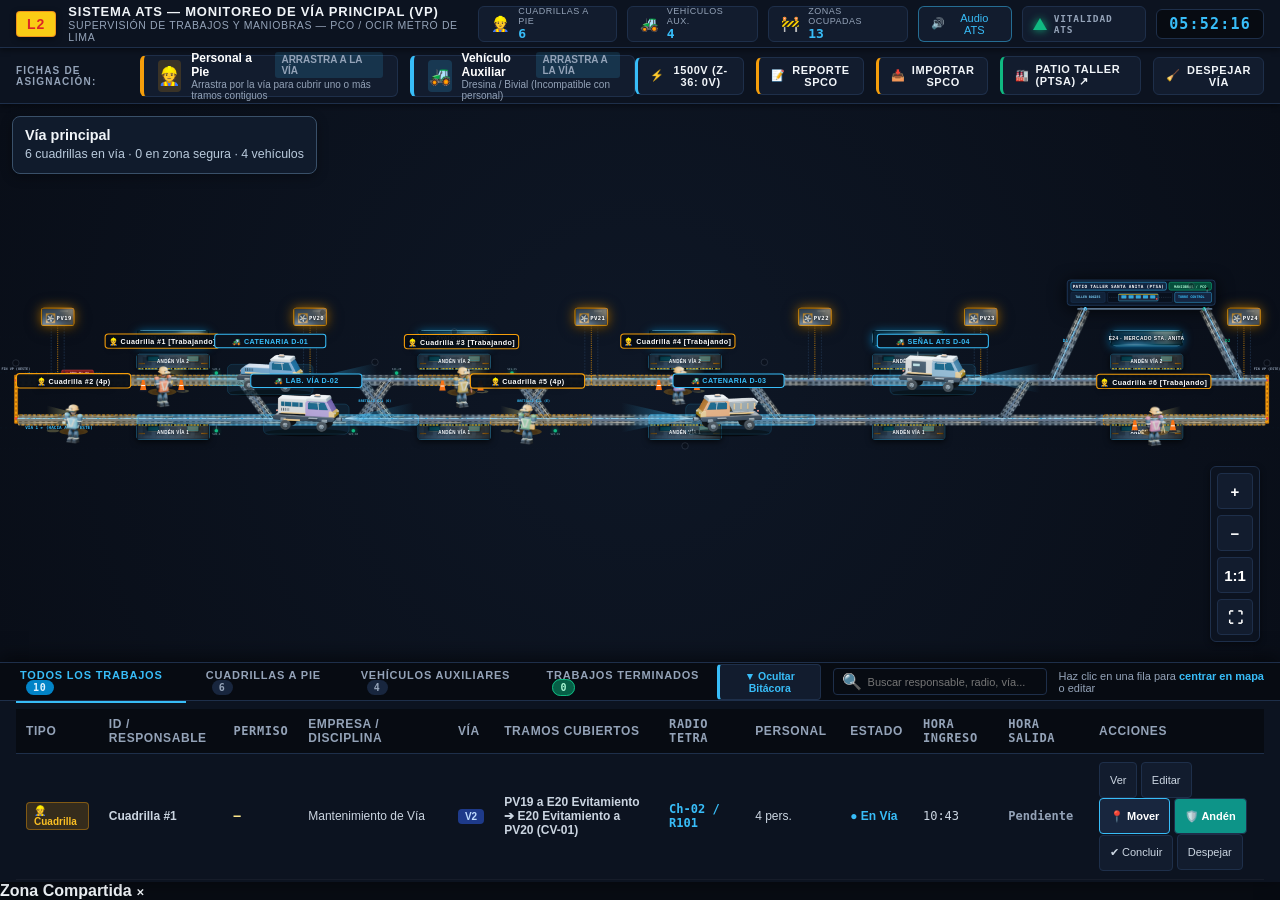
==== commit 83ee0a3e: "Publica el diseño ferroviario y corrige la apertura local" ====
--- a/Simulador ATS/index.html
+++ b/Simulador ATS/index.html
@@ -5,12 +5,12 @@
   <meta name="viewport" content="width=device-width, initial-scale=1.0, maximum-scale=1.0, user-scalable=no">
   <title>Simulador ATS — Monitoreo de Trabajos en Vía Principal | OCIR Línea 2</title>
   <link rel="stylesheet" href="css/base.css?v=20261114_01">
-  <link rel="stylesheet" href="css/track-svg.css?v=20261117_01">
+  <link rel="stylesheet" href="css/track-svg.css?v=20261124_01">
   <link rel="stylesheet" href="css/sprites-animations.css?v=20261117_07">
   <link rel="stylesheet" href="css/modals-dock.css?v=20261114_01">
 
 </head>
-<body>
+<body class="vp-page">
 
   <!-- ==========================================================================
        1. CABECERA PRINCIPAL (HEADER SISTEMA ATS)
@@ -789,6 +789,15 @@
       </svg>
     </div>
 
+    <section id="vp-context" aria-label="Contexto del plano">
+      <div class="vp-context-copy" aria-live="polite">
+        <strong id="vp-context-title">Vía principal</strong>
+        <span id="vp-context-route" hidden></span>
+        <span id="vp-context-status"></span>
+      </div>
+      <button type="button" id="vp-context-clear" aria-label="Quitar selección" hidden>×</button>
+    </section>
+
     <!-- Controles Flotantes de Paneo y Zoom -->
     <div id="viewport-controls">
       <button class="vp-control-btn" id="btn-zoom-in" title="Acercar plano">+</button>
@@ -1320,11 +1329,11 @@
   <script src="js/vp/config-topology.js?v=20261114_01"></script>
   <script src="js/vp/safety-interlocking.js?v=20261114_01"></script>
   <script src="js/vp/audio-arcade.js?v=20261114_02"></script>
-  <script src="js/vp/sprites-catalog.js?v=20261117_09"></script>
-  <script src="js/vp/render-map.js?v=20261117_04"></script>
-  <script src="js/vp/drag-interactions.js?v=20261117_04"></script>
+  <script src="js/vp/sprites-catalog.js?v=20261124_02"></script>
+  <script src="js/vp/render-map.js?v=20261124_01"></script>
+  <script src="js/vp/drag-interactions.js?v=20261124_01"></script>
   <script src="js/vp/animation-engine.js?v=20261117_07"></script>
-  <script src="js/vp/dock-reports.js?v=20261114_01"></script>
-  <script src="js/vp/importador-spco.js?v=20261114_01"></script>
+  <script src="js/vp/dock-reports.js?v=20261124_01"></script>
+  <script src="js/vp/importador-spco.js?v=20261118_03"></script>
 </body>
 </html>
--- a/Simulador ATS/css/track-svg.css
+++ b/Simulador ATS/css/track-svg.css
@@ -499,3 +499,93 @@
     opacity: 0;
   }
 }
+
+/* Contexto de selección de vía principal. Los spans conservan su color operativo. */
+#vp-context {
+  position: absolute;
+  top: 12px;
+  left: 12px;
+  z-index: 3;
+  display: flex;
+  align-items: flex-start;
+  gap: 12px;
+  max-width: min(390px, calc(100% - 24px));
+  padding: 10px 12px;
+  border: 1px solid #395069;
+  border-radius: 8px;
+  background: #101b2c;
+  color: #f1f5f9;
+  box-shadow: 0 3px 12px #0005;
+}
+
+#vp-context .vp-context-copy { min-width: 0; }
+#vp-context-title { display: block; font-size: 0.9rem; }
+#vp-context-route,
+#vp-context-status { font-size: 0.775rem; line-height: 1.4; }
+#vp-context-route:not([hidden]) { display: block; margin: 3px 0; color: #d3e1f0; }
+#vp-context-status { display: block; margin-top: 3px; color: #b9cadc; }
+#vp-context-status[data-status="crew"] { color: #f59e0b; }
+#vp-context-status[data-status="safe"] { color: #2dd4bf; }
+#vp-context-status[data-status="vehicle"] { color: #38bdf8; }
+
+#vp-context-clear {
+  min-width: 32px;
+  min-height: 32px;
+  border: 1px solid #516680;
+  border-radius: 5px;
+  color: inherit;
+  background: #1b2b40;
+  cursor: pointer;
+  font-size: 1.125rem;
+}
+
+#vp-context-clear:focus-visible { outline: 2px solid white; outline-offset: 2px; }
+
+#work-span-layer .vp-span-selected {
+  opacity: 1;
+  stroke-width: 3px;
+  vector-effect: non-scaling-stroke;
+}
+
+.vp-selection-ring {
+  fill: #0b152a;
+  fill-opacity: .38;
+  stroke: #fff;
+  stroke-width: 2px;
+  vector-effect: non-scaling-stroke;
+  pointer-events: none;
+}
+
+@media (max-width: 520px) {
+  #vp-context {
+    top: 8px;
+    left: 8px;
+    max-width: calc(100% - 16px);
+    padding: 7px 9px;
+  }
+}
+
+@media (max-width: 700px) {
+  .vp-page #sys-header {
+    height: auto;
+    flex: 0 0 auto;
+    flex-direction: column;
+    align-items: stretch;
+    gap: 6px;
+    padding: 7px 10px;
+  }
+
+  .vp-page .brand-title h1 { font-size: 11px; }
+  .vp-page .brand-title span { font-size: 9px; }
+  .vp-page .header-telemetry,
+  .vp-page #monopoly-toolbar {
+    min-width: 0;
+    overflow-x: auto;
+    justify-content: flex-start;
+  }
+
+  .vp-page .header-telemetry > *,
+  .vp-page .toolbar-group { flex-shrink: 0; }
+  .vp-page .toolbar-group { min-width: max-content; }
+  .vp-page #monopoly-toolbar { flex: 0 0 56px; padding-inline: 10px; }
+}
